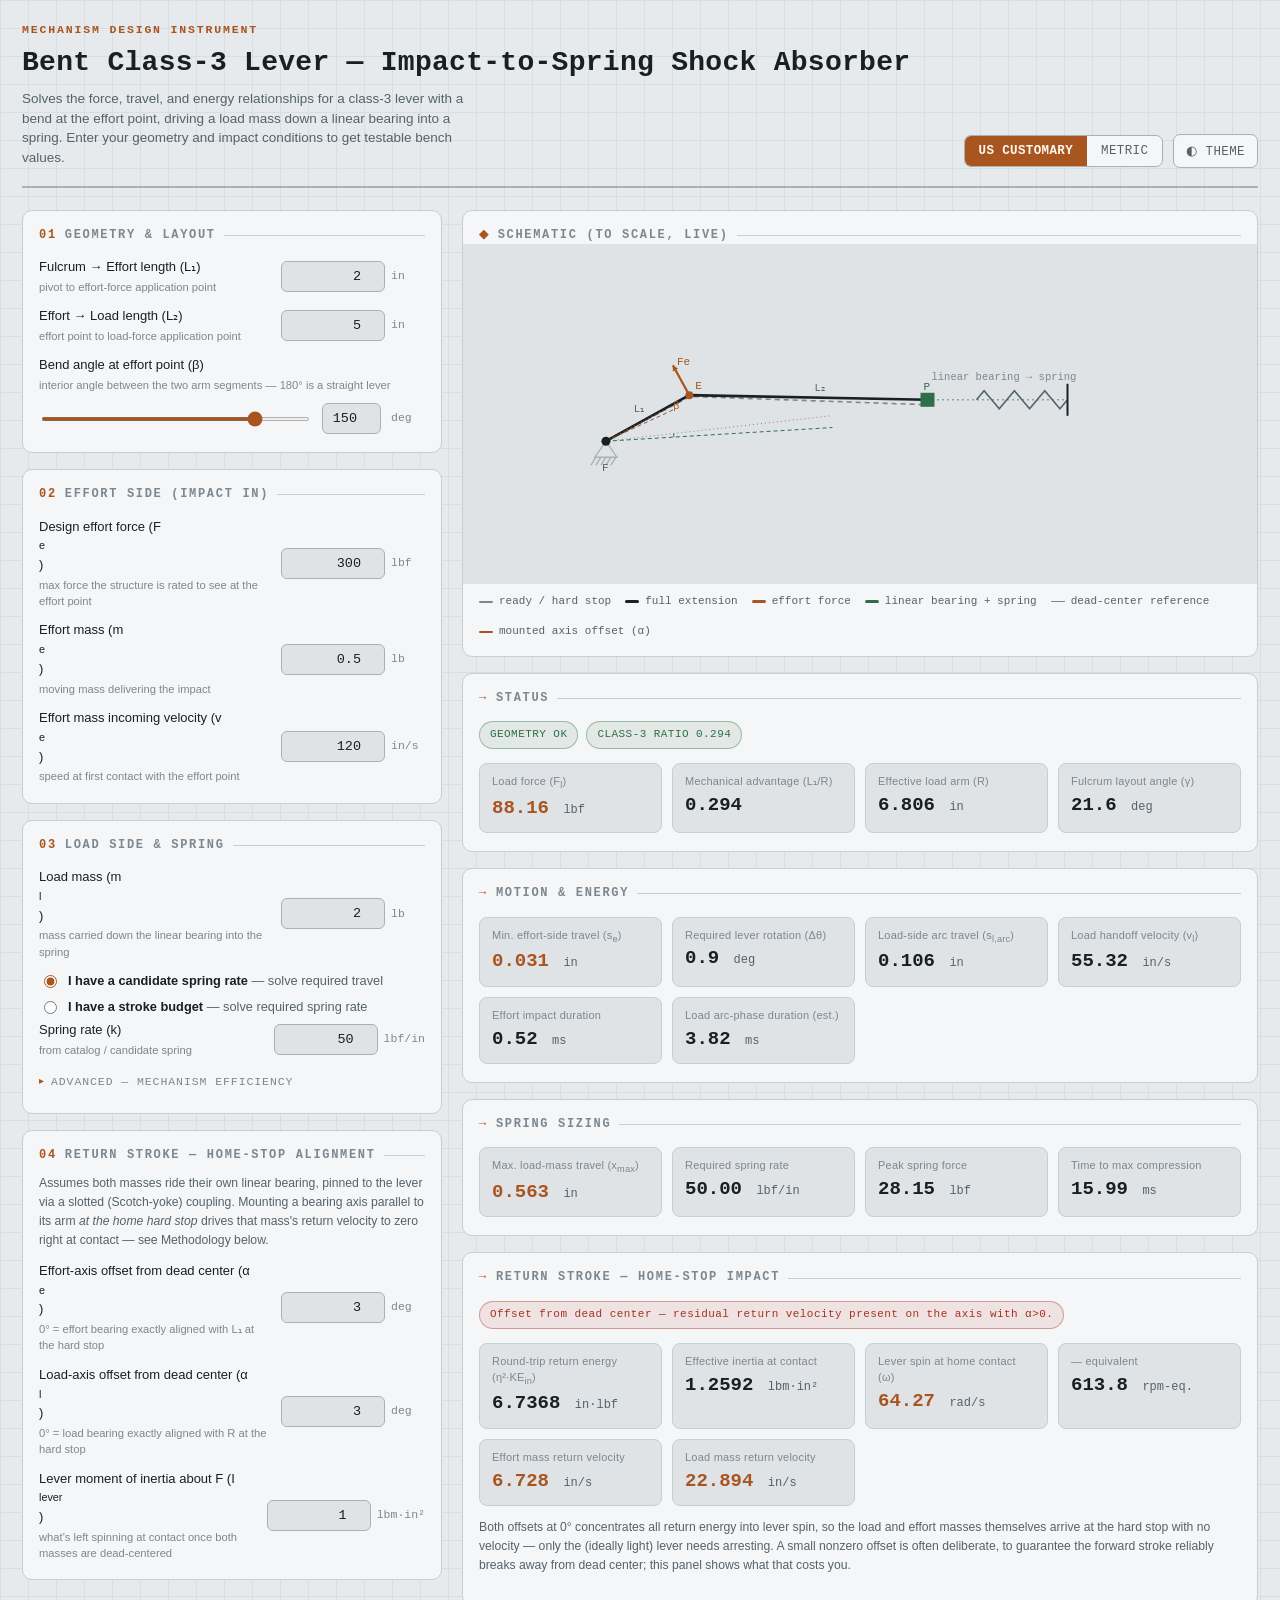
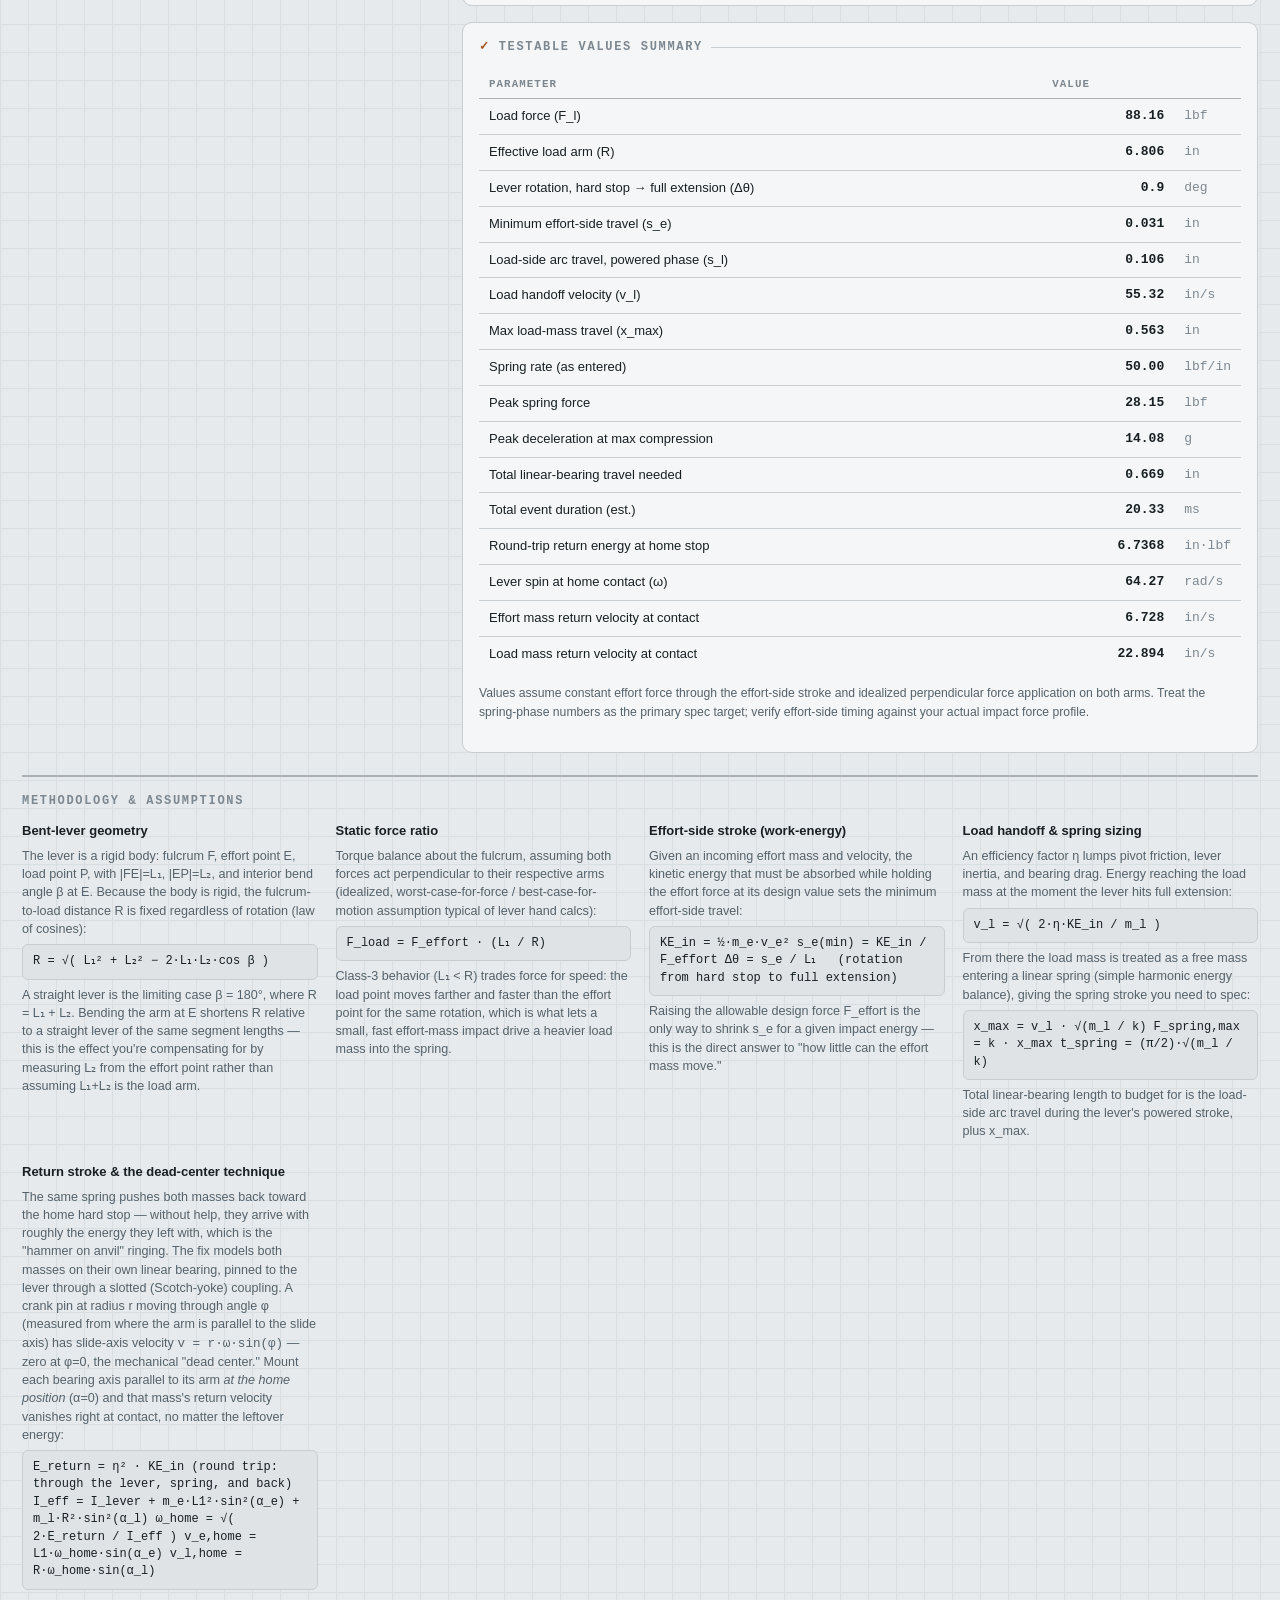
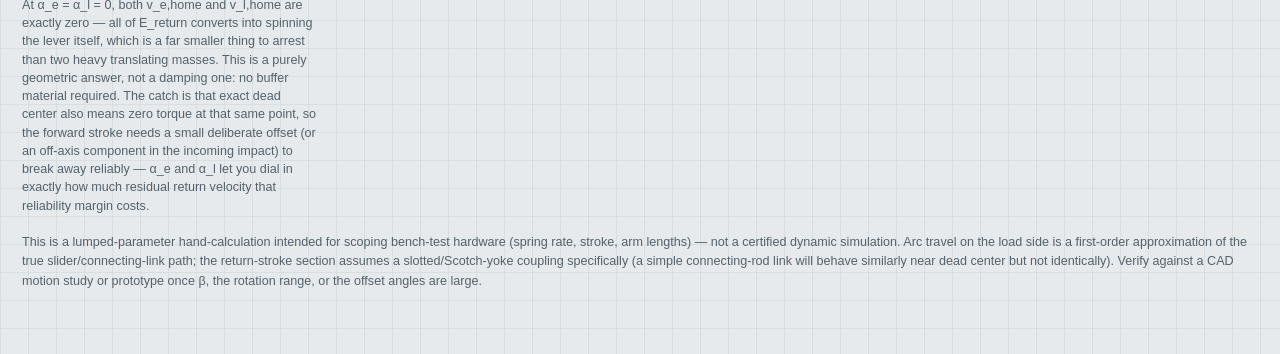
==== class3-lever-calculator/index.html @ c277d442 "Add bent class-3 lever shock-absorber calculator Interactive hand-calc tool for a class-3 lever bent" ====
<!doctype html>
<html lang="en">
<head>
<meta charset="UTF-8" />
<meta name="viewport" content="width=device-width, initial-scale=1.0" />
<title>Bent Class-3 Lever — Shock Absorber Calculator</title>
<style>
  :root {
    --bg: #e7eaec;
    --bg-grid: #d9dee1;
    --surface: #f5f6f7;
    --surface-2: #dfe3e5;
    --ink: #182024;
    --ink-soft: #55626b;
    --ink-faint: #7c8790;
    --line: #c7cdd1;
    --line-strong: #a9b1b6;
    --accent: #a8551f;
    --accent-ink: #fff8f2;
    --accent-soft: #a8551f1a;
    --ok: #2f6f47;
    --ok-soft: #2f6f4718;
    --danger: #a8331f;
    --danger-soft: #a8331f18;
    --focus: #2b6cb0;
    --font-mono: ui-monospace, "SF Mono", "Cascadia Code", "Roboto Mono", "Consolas", "Liberation Mono", monospace;
    --font-sans: -apple-system, BlinkMacSystemFont, "Segoe UI", Roboto, Helvetica, Arial, sans-serif;
  }
  :root[data-theme="dark"] {
    --bg: #10151a;
    --bg-grid: #161d23;
    --surface: #1a2129;
    --surface-2: #212a33;
    --ink: #e8edf0;
    --ink-soft: #9aabb5;
    --ink-faint: #6c7c86;
    --line: #2c3844;
    --line-strong: #3d4b58;
    --accent: #e08a48;
    --accent-ink: #1a1006;
    --accent-soft: #e08a4826;
    --ok: #5cb47f;
    --ok-soft: #5cb47f22;
    --danger: #e2685a;
    --danger-soft: #e2685a22;
    --focus: #6ba9e0;
  }
  @media (prefers-color-scheme: dark) {
    :root:not([data-theme="light"]) {
      --bg: #10151a;
      --bg-grid: #161d23;
      --surface: #1a2129;
      --surface-2: #212a33;
      --ink: #e8edf0;
      --ink-soft: #9aabb5;
      --ink-faint: #6c7c86;
      --line: #2c3844;
      --line-strong: #3d4b58;
      --accent: #e08a48;
      --accent-ink: #1a1006;
      --accent-soft: #e08a4826;
      --ok: #5cb47f;
      --ok-soft: #5cb47f22;
      --danger: #e2685a;
      --danger-soft: #e2685a22;
      --focus: #6ba9e0;
    }
  }

  * { box-sizing: border-box; }
  html, body { margin: 0; padding: 0; }
  body {
    background:
      linear-gradient(var(--bg-grid) 1px, transparent 1px) 0 0/100% 28px,
      linear-gradient(90deg, var(--bg-grid) 1px, transparent 1px) 0 0/28px 100%,
      var(--bg);
    color: var(--ink);
    font-family: var(--font-sans);
    line-height: 1.45;
    -webkit-font-smoothing: antialiased;
    min-height: 100vh;
  }
  ::selection { background: var(--accent-soft); }

  .wrap { max-width: 1280px; margin: 0 auto; padding: 22px 22px 60px; }

  /* ---------- header ---------- */
  header.top {
    display: flex; flex-wrap: wrap; gap: 16px;
    align-items: flex-end; justify-content: space-between;
    padding-bottom: 18px; margin-bottom: 22px;
    border-bottom: 2px solid var(--line-strong);
  }
  .title-block .eyebrow {
    font-family: var(--font-mono); font-size: 11.5px; letter-spacing: 0.16em;
    text-transform: uppercase; color: var(--accent); font-weight: 600;
  }
  h1 {
    font-family: var(--font-mono); font-weight: 700;
    font-size: clamp(20px, 2.6vw, 28px);
    letter-spacing: 0.01em; margin: 4px 0 6px; text-wrap: balance;
    color: var(--ink);
  }
  .title-block p.sub {
    margin: 0; color: var(--ink-soft); font-size: 13.5px; max-width: 60ch;
  }
  .top-controls { display: flex; gap: 10px; align-items: center; flex-wrap: wrap; }

  .segmented {
    display: inline-flex; border: 1px solid var(--line-strong); border-radius: 7px;
    overflow: hidden; font-family: var(--font-mono); font-size: 12.5px;
    background: var(--surface);
  }
  .segmented button {
    border: none; background: transparent; color: var(--ink-soft);
    padding: 8px 14px; cursor: pointer; font-family: inherit; font-size: inherit;
    letter-spacing: 0.03em;
  }
  .segmented button.active { background: var(--accent); color: var(--accent-ink); font-weight: 700; }
  .segmented button:not(.active):hover { background: var(--surface-2); color: var(--ink); }
  .segmented button:focus-visible { outline: 2px solid var(--focus); outline-offset: -2px; }

  .theme-btn {
    border: 1px solid var(--line-strong); background: var(--surface); color: var(--ink-soft);
    border-radius: 7px; padding: 8px 12px; font-family: var(--font-mono); font-size: 12.5px;
    cursor: pointer; letter-spacing: 0.03em;
  }
  .theme-btn:hover { color: var(--ink); }
  .theme-btn:focus-visible { outline: 2px solid var(--focus); }

  /* ---------- layout ---------- */
  .layout { display: grid; grid-template-columns: minmax(320px, 420px) 1fr; gap: 20px; align-items: start; }
  @media (max-width: 920px) { .layout { grid-template-columns: 1fr; } }

  .col { display: flex; flex-direction: column; gap: 16px; }

  .card {
    background: var(--surface); border: 1px solid var(--line); border-radius: 10px;
    padding: 16px 16px 18px;
  }
  .card > h2 {
    font-family: var(--font-mono); font-size: 12px; letter-spacing: 0.14em;
    text-transform: uppercase; color: var(--ink-faint); margin: 0 0 14px;
    display: flex; align-items: center; gap: 8px;
  }
  .card > h2::after { content: ""; flex: 1; height: 1px; background: var(--line); }
  .card > h2 .n { color: var(--accent); }

  .field-row { display: grid; grid-template-columns: 1fr auto; gap: 10px 14px; align-items: center; margin-bottom: 12px; }
  .field-row:last-child { margin-bottom: 0; }
  .field-row label {
    font-size: 13px; color: var(--ink); display: flex; flex-direction: column; gap: 2px;
  }
  .field-row label .hint { font-size: 11.2px; color: var(--ink-faint); font-weight: 400; }
  .field-row .input-unit {
    display: flex; align-items: center; gap: 6px;
  }
  input[type="number"], input[type="range"] { font-family: var(--font-mono); }
  input[type="number"] {
    width: 104px; padding: 7px 8px; border-radius: 6px; border: 1px solid var(--line-strong);
    background: var(--surface-2); color: var(--ink); font-size: 13.5px; text-align: right;
    font-variant-numeric: tabular-nums;
  }
  input[type="number"]:focus-visible { outline: 2px solid var(--focus); outline-offset: 1px; }
  .unit-tag {
    font-family: var(--font-mono); font-size: 11.5px; color: var(--ink-faint); min-width: 34px;
  }
  input[type="range"] {
    width: 100%; accent-color: var(--accent); height: 4px;
  }
  .angle-row { grid-template-columns: 1fr; }
  .angle-row .slider-line { display: flex; align-items: center; gap: 10px; }
  .angle-row .slider-line input[type="number"] { width: 68px; }

  .radio-toggle { display: flex; flex-direction: column; gap: 8px; margin-bottom: 4px; }
  .radio-toggle label {
    display: flex; gap: 8px; align-items: flex-start; font-size: 12.8px; color: var(--ink-soft);
    cursor: pointer;
  }
  .radio-toggle input { margin-top: 3px; accent-color: var(--accent); }
  .radio-toggle strong { color: var(--ink); }

  details.advanced { margin-top: 2px; }
  details.advanced > summary {
    font-family: var(--font-mono); font-size: 11.5px; letter-spacing: 0.08em;
    text-transform: uppercase; color: var(--ink-faint); cursor: pointer; list-style: none;
    display: flex; align-items: center; gap: 6px; padding: 4px 0;
  }
  details.advanced > summary::-webkit-details-marker { display: none; }
  details.advanced > summary::before { content: "▸"; color: var(--accent); font-size: 10px; }
  details.advanced[open] > summary::before { content: "▾"; }
  details.advanced .field-row { margin-top: 12px; }

  /* ---------- diagram ---------- */
  .diagram-card { padding: 0; overflow: hidden; }
  .diagram-card h2 { margin: 16px 16px 10px; }
  canvas#lever { width: 100%; height: 340px; display: block; background: var(--surface-2); }
  .diagram-legend {
    display: flex; flex-wrap: wrap; gap: 14px; padding: 10px 16px 16px;
    font-family: var(--font-mono); font-size: 11px; color: var(--ink-soft);
  }
  .diagram-legend .item { display: flex; align-items: center; gap: 6px; }
  .diagram-legend .swatch { width: 14px; height: 3px; border-radius: 2px; display: inline-block; }

  /* ---------- status chips ---------- */
  .status-row { display: flex; flex-wrap: wrap; gap: 8px; margin-bottom: 14px; }
  .chip {
    font-family: var(--font-mono); font-size: 11px; letter-spacing: 0.04em;
    padding: 5px 10px; border-radius: 100px; border: 1px solid transparent;
  }
  .chip.ok { background: var(--ok-soft); color: var(--ok); border-color: color-mix(in srgb, var(--ok) 40%, transparent); }
  .chip.warn { background: var(--danger-soft); color: var(--danger); border-color: color-mix(in srgb, var(--danger) 40%, transparent); }

  /* ---------- output stat grid ---------- */
  .stat-grid { display: grid; grid-template-columns: repeat(auto-fit, minmax(150px, 1fr)); gap: 10px; }
  .stat {
    background: var(--surface-2); border: 1px solid var(--line); border-radius: 8px;
    padding: 10px 12px;
  }
  .stat .label { font-size: 11px; color: var(--ink-faint); letter-spacing: 0.02em; }
  .stat .value {
    font-family: var(--font-mono); font-size: 19px; font-weight: 700; color: var(--ink);
    font-variant-numeric: tabular-nums; margin-top: 2px;
  }
  .stat .value .unit { font-size: 12px; font-weight: 500; color: var(--ink-soft); margin-left: 3px; }
  .stat.accent .value { color: var(--accent); }

  table.spec {
    width: 100%; border-collapse: collapse; font-size: 13px;
  }
  table.spec th {
    text-align: left; font-family: var(--font-mono); font-size: 10.8px; letter-spacing: 0.1em;
    text-transform: uppercase; color: var(--ink-faint); font-weight: 600;
    padding: 6px 10px; border-bottom: 1px solid var(--line-strong);
  }
  table.spec td {
    padding: 8px 10px; border-bottom: 1px solid var(--line);
    font-variant-numeric: tabular-nums;
  }
  table.spec td.val { font-family: var(--font-mono); text-align: right; color: var(--ink); font-weight: 600; }
  table.spec td.unit { font-family: var(--font-mono); color: var(--ink-faint); width: 46px; }
  table.spec tr:last-child td { border-bottom: none; }
  .table-wrap { overflow-x: auto; }

  .note {
    font-size: 12.2px; color: var(--ink-soft); margin-top: 12px; line-height: 1.55;
  }
  .note code { font-family: var(--font-mono); background: var(--surface-2); padding: 1px 4px; border-radius: 4px; }

  footer.methodology {
    margin-top: 22px; border-top: 2px solid var(--line-strong); padding-top: 16px;
  }
  footer.methodology h2 {
    font-family: var(--font-mono); font-size: 12px; letter-spacing: 0.14em; text-transform: uppercase;
    color: var(--ink-faint); margin: 0 0 12px;
  }
  footer.methodology .grid {
    display: grid; grid-template-columns: repeat(auto-fit, minmax(260px, 1fr)); gap: 18px;
  }
  footer.methodology h3 {
    font-size: 13px; margin: 0 0 6px; color: var(--ink);
  }
  footer.methodology p, footer.methodology li { font-size: 12.6px; color: var(--ink-soft); margin: 4px 0; }
  footer.methodology ul { margin: 6px 0; padding-left: 18px; }
  footer.methodology .formula {
    font-family: var(--font-mono); font-size: 12px; background: var(--surface-2);
    border: 1px solid var(--line); border-radius: 6px; padding: 8px 10px; margin: 6px 0;
    color: var(--ink); overflow-x: auto;
  }
</style>
</head>
<body>
<div class="wrap">

  <header class="top">
    <div class="title-block">
      <div class="eyebrow">Mechanism Design Instrument</div>
      <h1>Bent Class-3 Lever — Impact-to-Spring Shock Absorber</h1>
      <p class="sub">Solves the force, travel, and energy relationships for a class-3 lever with a bend at the effort point, driving a load mass down a linear bearing into a spring. Enter your geometry and impact conditions to get testable bench values.</p>
    </div>
    <div class="top-controls">
      <div class="segmented" id="unitToggle" role="group" aria-label="Unit system">
        <button data-unit="us" class="active">US CUSTOMARY</button>
        <button data-unit="si">METRIC</button>
      </div>
      <button class="theme-btn" id="themeToggle" type="button">◐ THEME</button>
    </div>
  </header>

  <div class="layout">

    <!-- ============ INPUT COLUMN ============ -->
    <div class="col" id="inputCol">

      <div class="card">
        <h2><span class="n">01</span> Geometry &amp; Layout</h2>
        <div class="field-row">
          <label>Fulcrum → Effort length (L₁)<span class="hint">pivot to effort-force application point</span></label>
          <div class="input-unit">
            <input type="number" id="L1" step="0.01" />
            <span class="unit-tag" data-u="length"></span>
          </div>
        </div>
        <div class="field-row">
          <label>Effort → Load length (L₂)<span class="hint">effort point to load-force application point</span></label>
          <div class="input-unit">
            <input type="number" id="L2" step="0.01" />
            <span class="unit-tag" data-u="length"></span>
          </div>
        </div>
        <div class="field-row angle-row">
          <label>Bend angle at effort point (β)<span class="hint">interior angle between the two arm segments — 180° is a straight lever</span></label>
          <div class="slider-line">
            <input type="range" id="betaRange" min="20" max="180" step="1" />
            <input type="number" id="beta" min="20" max="180" step="1" />
            <span class="unit-tag">deg</span>
          </div>
        </div>
      </div>

      <div class="card">
        <h2><span class="n">02</span> Effort Side (Impact In)</h2>
        <div class="field-row">
          <label>Design effort force (F<sub>e</sub>)<span class="hint">max force the structure is rated to see at the effort point</span></label>
          <div class="input-unit">
            <input type="number" id="Fe" step="0.1" />
            <span class="unit-tag" data-u="force"></span>
          </div>
        </div>
        <div class="field-row">
          <label>Effort mass (m<sub>e</sub>)<span class="hint">moving mass delivering the impact</span></label>
          <div class="input-unit">
            <input type="number" id="me" step="0.01" />
            <span class="unit-tag" data-u="mass"></span>
          </div>
        </div>
        <div class="field-row">
          <label>Effort mass incoming velocity (v<sub>e</sub>)<span class="hint">speed at first contact with the effort point</span></label>
          <div class="input-unit">
            <input type="number" id="ve" step="0.1" />
            <span class="unit-tag" data-u="velocity"></span>
          </div>
        </div>
      </div>

      <div class="card">
        <h2><span class="n">03</span> Load Side &amp; Spring</h2>
        <div class="field-row">
          <label>Load mass (m<sub>l</sub>)<span class="hint">mass carried down the linear bearing into the spring</span></label>
          <div class="input-unit">
            <input type="number" id="ml" step="0.01" />
            <span class="unit-tag" data-u="mass"></span>
          </div>
        </div>

        <div class="radio-toggle" id="springModeToggle">
          <label><input type="radio" name="springMode" value="givenK" checked> <span><strong>I have a candidate spring rate</strong> — solve required travel</span></label>
          <label><input type="radio" name="springMode" value="givenX"> <span><strong>I have a stroke budget</strong> — solve required spring rate</span></label>
        </div>

        <div class="field-row" id="rowK">
          <label>Spring rate (k)<span class="hint">from catalog / candidate spring</span></label>
          <div class="input-unit">
            <input type="number" id="k" step="0.1" />
            <span class="unit-tag" data-u="rate"></span>
          </div>
        </div>
        <div class="field-row" id="rowX" style="display:none;">
          <label>Available spring travel<span class="hint">packaging limit for the spring stroke</span></label>
          <div class="input-unit">
            <input type="number" id="xBudget" step="0.01" />
            <span class="unit-tag" data-u="length"></span>
          </div>
        </div>

        <details class="advanced">
          <summary>Advanced — mechanism efficiency</summary>
          <div class="field-row">
            <label>Efficiency (η)<span class="hint">lumps pivot friction, lever inertia, bearing drag. 1.0 = lossless</span></label>
            <div class="input-unit">
              <input type="number" id="eta" step="1" min="10" max="100" />
              <span class="unit-tag">%</span>
            </div>
          </div>
        </details>
      </div>

      <div class="card">
        <h2><span class="n">04</span> Return Stroke — Home-Stop Alignment</h2>
        <p class="note" style="margin-top:-4px;">Assumes both masses ride their own linear bearing, pinned to the lever via a slotted (Scotch-yoke) coupling. Mounting a bearing axis parallel to its arm <em>at the home hard stop</em> drives that mass's return velocity to zero right at contact — see Methodology below.</p>
        <div class="field-row">
          <label>Effort-axis offset from dead center (α<sub>e</sub>)<span class="hint">0° = effort bearing exactly aligned with L₁ at the hard stop</span></label>
          <div class="input-unit">
            <input type="number" id="alphaEffort" step="0.5" min="0" max="45" />
            <span class="unit-tag">deg</span>
          </div>
        </div>
        <div class="field-row">
          <label>Load-axis offset from dead center (α<sub>l</sub>)<span class="hint">0° = load bearing exactly aligned with R at the hard stop</span></label>
          <div class="input-unit">
            <input type="number" id="alphaLoad" step="0.5" min="0" max="45" />
            <span class="unit-tag">deg</span>
          </div>
        </div>
        <div class="field-row">
          <label>Lever moment of inertia about F (I<sub>lever</sub>)<span class="hint">what's left spinning at contact once both masses are dead-centered</span></label>
          <div class="input-unit">
            <input type="number" id="ILever" step="0.01" />
            <span class="unit-tag" data-u="inertia"></span>
          </div>
        </div>
      </div>

    </div>

    <!-- ============ OUTPUT COLUMN ============ -->
    <div class="col">

      <div class="card diagram-card">
        <h2 style="margin:16px 16px 0;"><span class="n">◆</span> Schematic (to scale, live)</h2>
        <canvas id="lever" width="900" height="340"></canvas>
        <div class="diagram-legend">
          <span class="item"><span class="swatch" style="background:var(--ink-faint); border-top:2px dashed var(--ink-faint); height:0;"></span> ready / hard stop</span>
          <span class="item"><span class="swatch" style="background:var(--ink);"></span> full extension</span>
          <span class="item"><span class="swatch" style="background:var(--accent);"></span> effort force</span>
          <span class="item"><span class="swatch" style="background:var(--ok);"></span> linear bearing + spring</span>
          <span class="item"><span class="swatch" style="background:var(--ink-faint); border-top:1px dotted var(--ink-faint); height:0;"></span> dead-center reference</span>
          <span class="item"><span class="swatch" style="background:var(--accent); border-top:2px dashed var(--accent); height:0;"></span> mounted axis offset (α)</span>
        </div>
      </div>

      <div class="card">
        <h2><span class="n">→</span> Status</h2>
        <div class="status-row" id="statusRow"></div>

        <div class="stat-grid">
          <div class="stat accent">
            <div class="label">Load force (F<sub>l</sub>)</div>
            <div class="value" id="out_Fl">—</div>
          </div>
          <div class="stat">
            <div class="label">Mechanical advantage (L₁/R)</div>
            <div class="value" id="out_MA">—</div>
          </div>
          <div class="stat">
            <div class="label">Effective load arm (R)</div>
            <div class="value" id="out_R">—</div>
          </div>
          <div class="stat">
            <div class="label">Fulcrum layout angle (γ)</div>
            <div class="value" id="out_gamma">—</div>
          </div>
        </div>
      </div>

      <div class="card">
        <h2><span class="n">→</span> Motion &amp; Energy</h2>
        <div class="stat-grid">
          <div class="stat accent">
            <div class="label">Min. effort-side travel (s<sub>e</sub>)</div>
            <div class="value" id="out_se">—</div>
          </div>
          <div class="stat">
            <div class="label">Required lever rotation (Δθ)</div>
            <div class="value" id="out_dtheta">—</div>
          </div>
          <div class="stat">
            <div class="label">Load-side arc travel (s<sub>l,arc</sub>)</div>
            <div class="value" id="out_sl">—</div>
          </div>
          <div class="stat">
            <div class="label">Load handoff velocity (v<sub>l</sub>)</div>
            <div class="value" id="out_vl">—</div>
          </div>
          <div class="stat">
            <div class="label">Effort impact duration</div>
            <div class="value" id="out_te">—</div>
          </div>
          <div class="stat">
            <div class="label">Load arc-phase duration (est.)</div>
            <div class="value" id="out_tl">—</div>
          </div>
        </div>
      </div>

      <div class="card">
        <h2><span class="n">→</span> Spring Sizing</h2>
        <div class="stat-grid">
          <div class="stat accent">
            <div class="label" id="lbl_xmax">Max. load-mass travel (x<sub>max</sub>)</div>
            <div class="value" id="out_xmax">—</div>
          </div>
          <div class="stat">
            <div class="label" id="lbl_k">Required spring rate</div>
            <div class="value" id="out_kreq">—</div>
          </div>
          <div class="stat">
            <div class="label">Peak spring force</div>
            <div class="value" id="out_Fspring">—</div>
          </div>
          <div class="stat">
            <div class="label">Time to max compression</div>
            <div class="value" id="out_tspring">—</div>
          </div>
        </div>
      </div>

      <div class="card">
        <h2><span class="n">→</span> Return Stroke — Home-Stop Impact</h2>
        <div class="status-row" id="returnStatusRow"></div>
        <div class="stat-grid">
          <div class="stat">
            <div class="label">Round-trip return energy (η²·KE<sub>in</sub>)</div>
            <div class="value" id="out_Ereturn">—</div>
          </div>
          <div class="stat">
            <div class="label">Effective inertia at contact</div>
            <div class="value" id="out_Ieff">—</div>
          </div>
          <div class="stat accent">
            <div class="label">Lever spin at home contact (ω)</div>
            <div class="value" id="out_omega">—</div>
          </div>
          <div class="stat">
            <div class="label">— equivalent</div>
            <div class="value" id="out_omegaRpm">—</div>
          </div>
          <div class="stat accent">
            <div class="label">Effort mass return velocity</div>
            <div class="value" id="out_veHome">—</div>
          </div>
          <div class="stat accent">
            <div class="label">Load mass return velocity</div>
            <div class="value" id="out_vlHome">—</div>
          </div>
        </div>
        <p class="note">Both offsets at 0° concentrates all return energy into lever spin, so the load and effort masses themselves arrive at the hard stop with no velocity — only the (ideally light) lever needs arresting. A small nonzero offset is often deliberate, to guarantee the forward stroke reliably breaks away from dead center; this panel shows what that costs you.</p>
      </div>

      <div class="card">
        <h2><span class="n">✓</span> Testable Values Summary</h2>
        <div class="table-wrap">
          <table class="spec" id="summaryTable">
            <thead><tr><th>Parameter</th><th>Value</th><th></th></tr></thead>
            <tbody></tbody>
          </table>
        </div>
        <p class="note">Values assume constant effort force through the effort-side stroke and idealized perpendicular force application on both arms. Treat the spring-phase numbers as the primary spec target; verify effort-side timing against your actual impact force profile.</p>
      </div>

    </div>
  </div>

  <footer class="methodology">
    <h2>Methodology &amp; Assumptions</h2>
    <div class="grid">
      <div>
        <h3>Bent-lever geometry</h3>
        <p>The lever is a rigid body: fulcrum F, effort point E, load point P, with |FE|=L₁, |EP|=L₂, and interior bend angle β at E. Because the body is rigid, the fulcrum-to-load distance R is fixed regardless of rotation (law of cosines):</p>
        <div class="formula">R = √( L₁² + L₂² − 2·L₁·L₂·cos β )</div>
        <p>A straight lever is the limiting case β = 180°, where R = L₁ + L₂. Bending the arm at E shortens R relative to a straight lever of the same segment lengths — this is the effect you're compensating for by measuring L₂ from the effort point rather than assuming L₁+L₂ is the load arm.</p>
      </div>
      <div>
        <h3>Static force ratio</h3>
        <p>Torque balance about the fulcrum, assuming both forces act perpendicular to their respective arms (idealized, worst-case-for-force / best-case-for-motion assumption typical of lever hand calcs):</p>
        <div class="formula">F_load = F_effort · (L₁ / R)</div>
        <p>Class-3 behavior (L₁ &lt; R) trades force for speed: the load point moves farther and faster than the effort point for the same rotation, which is what lets a small, fast effort-mass impact drive a heavier load mass into the spring.</p>
      </div>
      <div>
        <h3>Effort-side stroke (work-energy)</h3>
        <p>Given an incoming effort mass and velocity, the kinetic energy that must be absorbed while holding the effort force at its design value sets the minimum effort-side travel:</p>
        <div class="formula">KE_in = ½·m_e·v_e²
s_e(min) = KE_in / F_effort
Δθ = s_e / L₁ &nbsp; (rotation from hard stop to full extension)</div>
        <p>Raising the allowable design force F_effort is the only way to shrink s_e for a given impact energy — this is the direct answer to "how little can the effort mass move."</p>
      </div>
      <div>
        <h3>Load handoff &amp; spring sizing</h3>
        <p>An efficiency factor η lumps pivot friction, lever inertia, and bearing drag. Energy reaching the load mass at the moment the lever hits full extension:</p>
        <div class="formula">v_l = √( 2·η·KE_in / m_l )</div>
        <p>From there the load mass is treated as a free mass entering a linear spring (simple harmonic energy balance), giving the spring stroke you need to spec:</p>
        <div class="formula">x_max = v_l · √(m_l / k)
F_spring,max = k · x_max
t_spring = (π/2)·√(m_l / k)</div>
        <p>Total linear-bearing length to budget for is the load-side arc travel during the lever's powered stroke, plus x_max.</p>
      </div>
      <div>
        <h3>Return stroke &amp; the dead-center technique</h3>
        <p>The same spring pushes both masses back toward the home hard stop — without help, they arrive with roughly the energy they left with, which is the "hammer on anvil" ringing. The fix models both masses on their own linear bearing, pinned to the lever through a slotted (Scotch-yoke) coupling. A crank pin at radius r moving through angle φ (measured from where the arm is parallel to the slide axis) has slide-axis velocity <code>v = r·ω·sin(φ)</code> — zero at φ=0, the mechanical "dead center." Mount each bearing axis parallel to its arm <em>at the home position</em> (α=0) and that mass's return velocity vanishes right at contact, no matter the leftover energy:</p>
        <div class="formula">E_return = η² · KE_in   (round trip: through the lever, spring, and back)
I_eff = I_lever + m_e·L1²·sin²(α_e) + m_l·R²·sin²(α_l)
ω_home = √( 2·E_return / I_eff )
v_e,home = L1·ω_home·sin(α_e)
v_l,home = R·ω_home·sin(α_l)</div>
        <p>At α_e = α_l = 0, both v_e,home and v_l,home are exactly zero — all of E_return converts into spinning the lever itself, which is a far smaller thing to arrest than two heavy translating masses. This is a purely geometric answer, not a damping one: no buffer material required. The catch is that exact dead center also means zero torque at that same point, so the forward stroke needs a small deliberate offset (or an off-axis component in the incoming impact) to break away reliably — α_e and α_l let you dial in exactly how much residual return velocity that reliability margin costs.</p>
      </div>
    </div>
    <p class="note" style="margin-top:14px;">This is a lumped-parameter hand-calculation intended for scoping bench-test hardware (spring rate, stroke, arm lengths) — not a certified dynamic simulation. Arc travel on the load side is a first-order approximation of the true slider/connecting-link path; the return-stroke section assumes a slotted/Scotch-yoke coupling specifically (a simple connecting-rod link will behave similarly near dead center but not identically). Verify against a CAD motion study or prototype once β, the rotation range, or the offset angles are large.</p>
  </footer>

</div>

<script>
(function () {
  "use strict";

  // ---------- unit conversion constants ----------
  const IN_TO_M = 0.0254;
  const LBF_TO_N = 4.4482216153;
  const LBM_TO_KG = 0.45359237;
  const DEG_TO_RAD = Math.PI / 180;
  const G = 9.80665;
  const INERTIA_US_TO_SI = LBM_TO_KG * IN_TO_M * IN_TO_M; // lbm·in² -> kg·m²

  const UNITS = {
    us: { length: "in", force: "lbf", mass: "lb", velocity: "in/s", rate: "lbf/in", time: "s", inertia: "lbm·in²" },
    si: { length: "mm", force: "N", mass: "kg", velocity: "m/s", rate: "N/mm", time: "s", inertia: "kg·m²" }
  };

  // conversion: value in display unit -> SI base (m, N, kg, m/s, N/m)
  function toSI(kind, v, sys) {
    if (v === "" || v === null || isNaN(v)) return 0;
    v = parseFloat(v);
    if (sys === "us") {
      switch (kind) {
        case "length": return v * IN_TO_M;
        case "force": return v * LBF_TO_N;
        case "mass": return v * LBM_TO_KG;
        case "velocity": return v * IN_TO_M; // in/s -> m/s
        case "rate": return v * LBF_TO_N / IN_TO_M; // lbf/in -> N/m
        case "inertia": return v * INERTIA_US_TO_SI; // lbm·in² -> kg·m²
      }
    } else {
      switch (kind) {
        case "length": return v / 1000; // mm -> m
        case "force": return v; // N
        case "mass": return v; // kg
        case "velocity": return v; // m/s
        case "rate": return v * 1000; // N/mm -> N/m
        case "inertia": return v; // kg·m²
      }
    }
    return v;
  }
  function fromSI(kind, v, sys) {
    if (sys === "us") {
      switch (kind) {
        case "length": return v / IN_TO_M;
        case "force": return v / LBF_TO_N;
        case "mass": return v / LBM_TO_KG;
        case "velocity": return v / IN_TO_M;
        case "rate": return v * IN_TO_M / LBF_TO_N;
        case "inertia": return v / INERTIA_US_TO_SI;
      }
    } else {
      switch (kind) {
        case "length": return v * 1000;
        case "force": return v;
        case "mass": return v;
        case "velocity": return v;
        case "rate": return v / 1000;
        case "inertia": return v;
      }
    }
    return v;
  }

  // ---------- state: canonical SI values ----------
  let sys = "us";
  const state = {
    L1: 2.0 * IN_TO_M,
    L2: 5.0 * IN_TO_M,
    beta: 150,
    Fe: 300 * LBF_TO_N,
    me: 0.5 * LBM_TO_KG,
    ve: 120 * IN_TO_M,
    ml: 2.0 * LBM_TO_KG,
    k: 50 * LBF_TO_N / IN_TO_M,
    xBudget: 1.0 * IN_TO_M,
    eta: 0.85,
    springMode: "givenK",
    alphaEffort: 3,
    alphaLoad: 3,
    ILever: 1.0 * INERTIA_US_TO_SI
  };

  const ids = ["L1", "L2", "Fe", "me", "ve", "ml", "k", "xBudget", "ILever"];
  const kindOf = { L1: "length", L2: "length", Fe: "force", me: "mass", ve: "velocity", ml: "mass", k: "rate", xBudget: "length", ILever: "inertia" };

  function refreshUnitTags() {
    document.querySelectorAll(".unit-tag[data-u]").forEach(el => {
      el.textContent = UNITS[sys][el.getAttribute("data-u")];
    });
  }

  function pushStateToInputs() {
    ids.forEach(id => {
      const el = document.getElementById(id);
      const v = fromSI(kindOf[id], state[id], sys);
      el.value = round(v, 4);
    });
    document.getElementById("beta").value = state.beta;
    document.getElementById("betaRange").value = state.beta;
    document.getElementById("eta").value = Math.round(state.eta * 100);
    document.getElementById("alphaEffort").value = state.alphaEffort;
    document.getElementById("alphaLoad").value = state.alphaLoad;
  }

  function round(v, d) {
    const f = Math.pow(10, d);
    return Math.round(v * f) / f;
  }
  function fmt(v, d) {
    if (!isFinite(v)) return "—";
    return v.toLocaleString(undefined, { minimumFractionDigits: d, maximumFractionDigits: d });
  }

  // ---------- wire up inputs ----------
  ids.forEach(id => {
    document.getElementById(id).addEventListener("input", e => {
      state[id] = toSI(kindOf[id], e.target.value, sys);
      compute();
    });
  });
  document.getElementById("beta").addEventListener("input", e => {
    let v = parseFloat(e.target.value);
    if (isNaN(v)) return;
    v = Math.min(180, Math.max(1, v));
    state.beta = v;
    document.getElementById("betaRange").value = v;
    compute();
  });
  document.getElementById("betaRange").addEventListener("input", e => {
    state.beta = parseFloat(e.target.value);
    document.getElementById("beta").value = state.beta;
    compute();
  });
  document.getElementById("eta").addEventListener("input", e => {
    let v = parseFloat(e.target.value);
    if (isNaN(v)) v = 85;
    v = Math.min(100, Math.max(5, v));
    state.eta = v / 100;
    compute();
  });
  document.getElementById("alphaEffort").addEventListener("input", e => {
    let v = parseFloat(e.target.value);
    if (isNaN(v)) v = 0;
    state.alphaEffort = clamp(v, 0, 89.9);
    compute();
  });
  document.getElementById("alphaLoad").addEventListener("input", e => {
    let v = parseFloat(e.target.value);
    if (isNaN(v)) v = 0;
    state.alphaLoad = clamp(v, 0, 89.9);
    compute();
  });
  document.querySelectorAll('input[name="springMode"]').forEach(r => {
    r.addEventListener("change", e => {
      state.springMode = e.target.value;
      document.getElementById("rowK").style.display = state.springMode === "givenK" ? "" : "none";
      document.getElementById("rowX").style.display = state.springMode === "givenX" ? "" : "none";
      document.getElementById("lbl_xmax").textContent = state.springMode === "givenK"
        ? "Max. load-mass travel (xₘₐₓ)" : "Load-mass travel (given budget)";
      document.getElementById("lbl_k").textContent = state.springMode === "givenK"
        ? "Spring rate in use" : "Required spring rate";
      compute();
    });
  });

  document.getElementById("unitToggle").addEventListener("click", e => {
    const btn = e.target.closest("button[data-unit]");
    if (!btn) return;
    sys = btn.getAttribute("data-unit");
    document.querySelectorAll("#unitToggle button").forEach(b => b.classList.toggle("active", b === btn));
    refreshUnitTags();
    pushStateToInputs();
    compute();
  });

  document.getElementById("themeToggle").addEventListener("click", () => {
    const root = document.documentElement;
    const cur = root.getAttribute("data-theme");
    const prefersDark = window.matchMedia("(prefers-color-scheme: dark)").matches;
    let next;
    if (!cur) next = prefersDark ? "light" : "dark";
    else next = cur === "dark" ? "light" : "dark";
    root.setAttribute("data-theme", next);
    drawDiagram(lastCompute);
  });

  function clamp(v, lo, hi) { return Math.max(lo, Math.min(hi, v)); }

  // ---------- physics ----------
  let lastCompute = null;

  function computeAll() {
    const { L1, L2, beta: betaDeg, Fe, me, ve, ml, k, xBudget, eta, springMode,
      alphaEffort: alphaEffortDeg, alphaLoad: alphaLoadDeg, ILever } = state;
    const beta = betaDeg * DEG_TO_RAD;
    const R = Math.sqrt(Math.max(0, L1 * L1 + L2 * L2 - 2 * L1 * L2 * Math.cos(beta)));
    const MA = R > 1e-9 ? L1 / R : NaN;
    const Fl = Fe * MA;

    const KEin = 0.5 * me * ve * ve;
    const sE = Fe > 1e-9 ? KEin / Fe : 0;
    const dTheta = L1 > 1e-9 ? sE / L1 : 0; // rad
    const sL = R * dTheta;
    const tE = ve > 1e-9 ? 2 * sE / ve : 0;

    const energyToLoad = eta * KEin;
    const vL = ml > 1e-9 ? Math.sqrt(2 * energyToLoad / ml) : 0;
    const tL = vL > 1e-9 ? 2 * sL / vL : 0;

    let kUsed, xMax;
    if (springMode === "givenK") {
      kUsed = k;
      xMax = kUsed > 1e-9 ? vL * Math.sqrt(ml / kUsed) : 0;
    } else {
      xMax = xBudget;
      kUsed = xMax > 1e-9 ? ml * vL * vL / (xMax * xMax) : 0;
    }
    const FspringMax = kUsed * xMax;
    const tSpring = kUsed > 1e-9 ? (Math.PI / 2) * Math.sqrt(ml / kUsed) : 0;
    const aMaxG = ml > 1e-9 ? (FspringMax / ml) / G : 0;
    const totalTravel = sL + xMax;
    const totalTime = tE + tL + tSpring;

    let gamma = NaN;
    if (L1 > 1e-9 && R > 1e-9) {
      gamma = Math.acos(clamp((L1 * L1 + R * R - L2 * L2) / (2 * L1 * R), -1, 1));
    }

    const dThetaDeg = dTheta / DEG_TO_RAD;
    const gammaDeg = gamma / DEG_TO_RAD;

    // ---------- return stroke / home-stop impact ----------
    const alphaEffort = alphaEffortDeg * DEG_TO_RAD;
    const alphaLoad = alphaLoadDeg * DEG_TO_RAD;
    const Ereturn = eta * eta * KEin;
    const Ieff = ILever + me * L1 * L1 * Math.sin(alphaEffort) * Math.sin(alphaEffort)
                        + ml * R * R * Math.sin(alphaLoad) * Math.sin(alphaLoad);
    const omegaHome = Ieff > 1e-12 ? Math.sqrt(2 * Ereturn / Ieff) : NaN;
    const vEffortHome = isFinite(omegaHome) ? L1 * omegaHome * Math.sin(alphaEffort) : NaN;
    const vLoadHome = isFinite(omegaHome) ? R * omegaHome * Math.sin(alphaLoad) : NaN;
    const omegaHomeRpm = isFinite(omegaHome) ? omegaHome * 60 / (2 * Math.PI) : NaN;
    const deadCenter = alphaEffortDeg < 0.01 && alphaLoadDeg < 0.01;

    const warnings = [];
    if (L1 <= 0 || L2 <= 0) warnings.push("Arm length must be positive.");
    if (!(betaDeg > 0 && betaDeg <= 180)) warnings.push("Bend angle must be between 0° and 180°.");
    if (isFinite(MA) && MA >= 1) warnings.push("L₁/R ≥ 1 — this is no longer force-reducing like a typical class-3 ratio. Check L₁, L₂, β.");
    if (dThetaDeg > 150) warnings.push("Required rotation exceeds 150° — verify this is mechanically achievable.");
    if (R < 1e-6) warnings.push("Arm segments collapse onto each other at this bend angle — increase β.");

    const returnWarnings = [];
    if (Ieff <= 1e-12) {
      returnWarnings.push("Enter a nonzero lever inertia — a massless lever with any dead-center offset gives an undefined spin rate.");
    } else if (deadCenter) {
      returnWarnings.push("DEAD CENTER — both masses return at 0 velocity; all return energy is lever spin.");
    } else {
      returnWarnings.push("Offset from dead center — residual return velocity present on the axis with α>0.");
    }

    return {
      R, MA, Fl, KEin, sE, dTheta, dThetaDeg, sL, tE, vL, tL, kUsed, xMax, FspringMax, tSpring,
      aMaxG, totalTravel, totalTime, gamma, gammaDeg, warnings,
      Ereturn, Ieff, omegaHome, omegaHomeRpm, vEffortHome, vLoadHome, deadCenter, returnWarnings,
      geom: { L1, L2, beta, alphaEffort, alphaLoad }
    };
  }

  function statusChip(text, ok) {
    const span = document.createElement("span");
    span.className = "chip " + (ok ? "ok" : "warn");
    span.textContent = text;
    return span;
  }

  function setStat(id, value, unit, decimals) {
    const el = document.getElementById(id);
    if (!isFinite(value)) { el.textContent = "—"; return; }
    el.innerHTML = fmt(value, decimals) + (unit ? ' <span class="unit">' + unit + '</span>' : "");
  }

  function compute() {
    const r = computeAll();
    lastCompute = r;
    const u = UNITS[sys];

    // status
    const statusRow = document.getElementById("statusRow");
    statusRow.innerHTML = "";
    if (r.warnings.length === 0) {
      statusRow.appendChild(statusChip("GEOMETRY OK", true));
      statusRow.appendChild(statusChip("CLASS-3 RATIO " + fmt(r.MA, 3), true));
    } else {
      r.warnings.forEach(w => statusRow.appendChild(statusChip(w, false)));
    }

    setStat("out_Fl", fromSI("force", r.Fl, sys), u.force, 2);
    setStat("out_MA", r.MA, "", 3);
    setStat("out_R", fromSI("length", r.R, sys), u.length, 3);
    setStat("out_gamma", r.gammaDeg, "deg", 1);

    setStat("out_se", fromSI("length", r.sE, sys), u.length, 3);
    setStat("out_dtheta", r.dThetaDeg, "deg", 1);
    setStat("out_sl", fromSI("length", r.sL, sys), u.length, 3);
    setStat("out_vl", fromSI("velocity", r.vL, sys), u.velocity, 2);
    setStat("out_te", r.tE * 1000, "ms", 2);
    setStat("out_tl", r.tL * 1000, "ms", 2);

    setStat("out_xmax", fromSI("length", r.xMax, sys), u.length, 3);
    setStat("out_kreq", fromSI("rate", r.kUsed, sys), u.rate, 2);
    setStat("out_Fspring", fromSI("force", r.FspringMax, sys), u.force, 2);
    setStat("out_tspring", r.tSpring * 1000, "ms", 2);

    // return stroke
    const returnStatusRow = document.getElementById("returnStatusRow");
    returnStatusRow.innerHTML = "";
    r.returnWarnings.forEach(w => returnStatusRow.appendChild(statusChip(w, r.deadCenter && r.Ieff > 1e-12)));

    const energyUnit = sys === "us" ? "in·lbf" : "J";
    const energyReturn = sys === "us" ? r.Ereturn / (LBF_TO_N * IN_TO_M) : r.Ereturn;
    setStat("out_Ereturn", energyReturn, energyUnit, 4);
    setStat("out_Ieff", fromSI("inertia", r.Ieff, sys), u.inertia, sys === "us" ? 4 : 6);
    setStat("out_omega", r.omegaHome, "rad/s", 2);
    setStat("out_omegaRpm", r.omegaHomeRpm, "rpm-eq.", 1);
    setStat("out_veHome", fromSI("velocity", r.vEffortHome, sys), u.velocity, 3);
    setStat("out_vlHome", fromSI("velocity", r.vLoadHome, sys), u.velocity, 3);

    buildSummary(r);
    drawDiagram(r);
  }

  function buildSummary(r) {
    const u = UNITS[sys];
    const energyUnit = sys === "us" ? "in·lbf" : "J";
    const energyReturn = sys === "us" ? r.Ereturn / (LBF_TO_N * IN_TO_M) : r.Ereturn;
    const rows = [
      ["Load force (F_l)", fromSI("force", r.Fl, sys), u.force, 2],
      ["Effective load arm (R)", fromSI("length", r.R, sys), u.length, 3],
      ["Lever rotation, hard stop → full extension (Δθ)", r.dThetaDeg, "deg", 1],
      ["Minimum effort-side travel (s_e)", fromSI("length", r.sE, sys), u.length, 3],
      ["Load-side arc travel, powered phase (s_l)", fromSI("length", r.sL, sys), u.length, 3],
      ["Load handoff velocity (v_l)", fromSI("velocity", r.vL, sys), u.velocity, 2],
      [state.springMode === "givenK" ? "Max load-mass travel (x_max)" : "Load-mass travel (from budget)", fromSI("length", r.xMax, sys), u.length, 3],
      [state.springMode === "givenK" ? "Spring rate (as entered)" : "Required spring rate", fromSI("rate", r.kUsed, sys), u.rate, 2],
      ["Peak spring force", fromSI("force", r.FspringMax, sys), u.force, 2],
      ["Peak deceleration at max compression", r.aMaxG, "g", 2],
      ["Total linear-bearing travel needed", fromSI("length", r.totalTravel, sys), u.length, 3],
      ["Total event duration (est.)", r.totalTime * 1000, "ms", 2],
      ["Round-trip return energy at home stop", energyReturn, energyUnit, 4],
      ["Lever spin at home contact (ω)", r.omegaHome, "rad/s", 2],
      ["Effort mass return velocity at contact", fromSI("velocity", r.vEffortHome, sys), u.velocity, 3],
      ["Load mass return velocity at contact", fromSI("velocity", r.vLoadHome, sys), u.velocity, 3]
    ];
    const tbody = document.querySelector("#summaryTable tbody");
    tbody.innerHTML = "";
    rows.forEach(([label, val, unit, dec]) => {
      const tr = document.createElement("tr");
      const tdL = document.createElement("td");
      tdL.textContent = label;
      const tdV = document.createElement("td");
      tdV.className = "val";
      tdV.textContent = isFinite(val) ? fmt(val, dec) : "—";
      const tdU = document.createElement("td");
      tdU.className = "unit";
      tdU.textContent = unit;
      tr.appendChild(tdL); tr.appendChild(tdV); tr.appendChild(tdU);
      tbody.appendChild(tr);
    });
  }

  // ---------- diagram ----------
  const canvas = document.getElementById("lever");
  const ctx = canvas.getContext("2d");

  function cssVar(name) {
    return getComputedStyle(document.documentElement).getPropertyValue(name).trim();
  }

  function resizeCanvas() {
    const rect = canvas.getBoundingClientRect();
    const dpr = window.devicePixelRatio || 1;
    canvas.width = Math.round(rect.width * dpr);
    canvas.height = Math.round(340 * dpr);
    ctx.setTransform(dpr, 0, 0, dpr, 0, 0);
    if (lastCompute) drawDiagram(lastCompute);
  }
  window.addEventListener("resize", resizeCanvas);

  function drawDiagram(r) {
    if (!r) return;
    const rect = canvas.getBoundingClientRect();
    const W = rect.width || 900, H = 340;
    ctx.clearRect(0, 0, W, H);

    const ink = cssVar("--ink");
    const inkFaint = cssVar("--ink-faint");
    const inkSoft = cssVar("--ink-soft");
    const accent = cssVar("--accent");
    const ok = cssVar("--ok");
    const line = cssVar("--line-strong");

    const { L1, L2, beta } = r.geom;
    const span = Math.max(L1 + L2, r.R || 0, 0.05);
    const scale = (W * 0.42) / span; // px per meter, leaves room for bearing/spring on the right

    const F = { x: W * 0.18, y: H * 0.58 };
    const theta0 = -28 * DEG_TO_RAD; // schematic "ready" orientation of FE

    function armPts(theta0) {
      const E = { x: F.x + L1 * scale * Math.cos(theta0), y: F.y + L1 * scale * Math.sin(theta0) };
      const phiEF = theta0 + Math.PI;
      const angleEP = phiEF - beta;
      const P = { x: E.x + L2 * scale * Math.cos(angleEP), y: E.y + L2 * scale * Math.sin(angleEP) };
      return { E, P };
    }

    const ready = armPts(theta0);
    const full = armPts(theta0 - r.dTheta); // rotate "up" toward full extension

    // ground/pivot hatch symbol at F
    ctx.strokeStyle = line;
    ctx.fillStyle = inkFaint;
    ctx.lineWidth = 1.4;
    ctx.beginPath();
    ctx.moveTo(F.x - 11, F.y + 16); ctx.lineTo(F.x + 11, F.y + 16); ctx.lineTo(F.x, F.y); ctx.closePath();
    ctx.stroke();
    for (let i = -10; i <= 10; i += 5) {
      ctx.beginPath(); ctx.moveTo(F.x + i, F.y + 16); ctx.lineTo(F.x + i - 5, F.y + 24); ctx.stroke();
    }

    function drawArm(pts, style) {
      ctx.strokeStyle = style.color;
      ctx.lineWidth = style.width;
      ctx.setLineDash(style.dash || []);
      ctx.beginPath();
      ctx.moveTo(F.x, F.y); ctx.lineTo(pts.E.x, pts.E.y); ctx.lineTo(pts.P.x, pts.P.y);
      ctx.stroke();
      ctx.setLineDash([]);
    }

    // ready (dashed, faint)
    drawArm(ready, { color: inkFaint, width: 1.6, dash: [5, 4] });
    // full extension (solid, bold)
    drawArm(full, { color: ink, width: 2.6 });

    // rotation sweep arc at F
    ctx.strokeStyle = inkFaint;
    ctx.lineWidth = 1;
    ctx.setLineDash([2, 3]);
    ctx.beginPath();
    const arcR = L1 * scale * 0.55;
    ctx.arc(F.x, F.y, arcR, -theta0 * -1 + Math.PI, -theta0 * -1 + Math.PI, false); // no-op guard
    ctx.stroke();
    ctx.beginPath();
    ctx.arc(F.x, F.y, arcR, theta0, theta0 - r.dTheta, true);
    ctx.stroke();
    ctx.setLineDash([]);

    // dead-center alignment indicators: reference = home arm direction, actual = mounted bearing axis (offset by alpha)
    function drawAlignment(refPt, alpha, color, len) {
      const refAngle = Math.atan2(refPt.y - F.y, refPt.x - F.x);
      const mountAngle = refAngle + alpha;
      ctx.strokeStyle = inkFaint;
      ctx.lineWidth = 1;
      ctx.setLineDash([1, 3]);
      ctx.beginPath();
      ctx.moveTo(F.x, F.y);
      ctx.lineTo(F.x + Math.cos(refAngle) * len, F.y + Math.sin(refAngle) * len);
      ctx.stroke();
      if (Math.abs(alpha) > 1e-4) {
        ctx.strokeStyle = color;
        ctx.setLineDash([4, 3]);
        ctx.beginPath();
        ctx.moveTo(F.x, F.y);
        ctx.lineTo(F.x + Math.cos(mountAngle) * len, F.y + Math.sin(mountAngle) * len);
        ctx.stroke();
        ctx.setLineDash([]);
        ctx.beginPath();
        ctx.arc(F.x, F.y, len * 0.3, refAngle, mountAngle, alpha < 0);
        ctx.stroke();
      }
      ctx.setLineDash([]);
    }
    drawAlignment(ready.E, r.geom.alphaEffort, accent, L1 * scale * 0.8);
    drawAlignment(ready.P, r.geom.alphaLoad, ok, r.R * scale * 0.7);

    // fulcrum point
    ctx.fillStyle = ink;
    ctx.beginPath(); ctx.arc(F.x, F.y, 4.5, 0, Math.PI * 2); ctx.fill();
    ctx.fillStyle = inkSoft;
    ctx.font = "11px " + cssVar("--font-mono");
    ctx.fillText("F", F.x - 4, F.y + 30);

    // effort point + force arrow (on full-extension pose, most representative)
    ctx.fillStyle = accent;
    ctx.beginPath(); ctx.arc(full.E.x, full.E.y, 4, 0, Math.PI * 2); ctx.fill();
    ctx.fillText("E", full.E.x + 6, full.E.y - 6);
    // perpendicular effort force arrow
    const armAngle = Math.atan2(full.E.y - F.y, full.E.x - F.x);
    const perp = armAngle - Math.PI / 2;
    const aLen = 34;
    const ax = full.E.x + Math.cos(perp) * aLen, ay = full.E.y + Math.sin(perp) * aLen;
    drawArrow(full.E.x, full.E.y, ax, ay, accent, 2.2);
    ctx.fillStyle = accent;
    ctx.fillText("Fe", ax + 4, ay);

    // load point
    ctx.fillStyle = ok;
    ctx.beginPath(); ctx.arc(full.P.x, full.P.y, 4, 0, Math.PI * 2); ctx.fill();
    ctx.fillText("P", full.P.x - 4, full.P.y - 10);

    // linear bearing axis (horizontal from P to the right) + spring + slider block
    const bearingY = full.P.y;
    const bearingStartX = full.P.x;
    const arcTravelPx = 18; // fixed small visual offset representing s_l already consumed getting here
    const springZoneW = Math.min(140, W - bearingStartX - 60);
    const bearingEndX = bearingStartX + Math.max(60, springZoneW);

    ctx.strokeStyle = ok;
    ctx.setLineDash([1, 4]);
    ctx.lineWidth = 1.4;
    ctx.beginPath(); ctx.moveTo(bearingStartX, bearingY); ctx.lineTo(bearingEndX, bearingY); ctx.stroke();
    ctx.setLineDash([]);

    // slider block at P
    ctx.fillStyle = ok;
    ctx.fillRect(bearingStartX - 7, bearingY - 7, 14, 14);

    // spring zigzag at the end
    const coils = 6;
    const springStart = bearingStartX + (bearingEndX - bearingStartX) * 0.35;
    ctx.strokeStyle = inkSoft;
    ctx.lineWidth = 1.6;
    ctx.beginPath();
    ctx.moveTo(springStart, bearingY);
    const seg = (bearingEndX - springStart) / coils;
    for (let i = 0; i < coils; i++) {
      const x1 = springStart + seg * (i + 0.5);
      ctx.lineTo(x1, bearingY + (i % 2 === 0 ? -9 : 9));
    }
    ctx.lineTo(bearingEndX, bearingY);
    ctx.stroke();

    // wall at end
    ctx.strokeStyle = ink;
    ctx.lineWidth = 2;
    ctx.beginPath(); ctx.moveTo(bearingEndX, bearingY - 16); ctx.lineTo(bearingEndX, bearingY + 16); ctx.stroke();

    ctx.fillStyle = inkFaint;
    ctx.font = "10.5px " + cssVar("--font-mono");
    ctx.fillText("linear bearing → spring", bearingStartX + 4, bearingY - 20);

    // arm length labels
    ctx.fillStyle = inkSoft;
    ctx.font = "10.5px " + cssVar("--font-mono");
    const midFE = { x: (F.x + full.E.x) / 2, y: (F.y + full.E.y) / 2 };
    ctx.fillText("L₁", midFE.x - 14, midFE.y - 6);
    const midEP = { x: (full.E.x + full.P.x) / 2, y: (full.E.y + full.P.y) / 2 };
    ctx.fillText("L₂", midEP.x + 6, midEP.y - 6);

    // beta arc label at E
    ctx.fillStyle = accent;
    ctx.font = "10px " + cssVar("--font-mono");
    ctx.fillText("β", full.E.x - 16, full.E.y + 14);
  }

  function drawArrow(x1, y1, x2, y2, color, width) {
    ctx.strokeStyle = color; ctx.fillStyle = color; ctx.lineWidth = width;
    ctx.beginPath(); ctx.moveTo(x1, y1); ctx.lineTo(x2, y2); ctx.stroke();
    const angle = Math.atan2(y2 - y1, x2 - x1);
    const hs = 6;
    ctx.beginPath();
    ctx.moveTo(x2, y2);
    ctx.lineTo(x2 - hs * Math.cos(angle - Math.PI / 6), y2 - hs * Math.sin(angle - Math.PI / 6));
    ctx.lineTo(x2 - hs * Math.cos(angle + Math.PI / 6), y2 - hs * Math.sin(angle + Math.PI / 6));
    ctx.closePath(); ctx.fill();
  }

  // ---------- init ----------
  refreshUnitTags();
  pushStateToInputs();
  resizeCanvas();
  compute();
})();
</script>
</body>
</html>
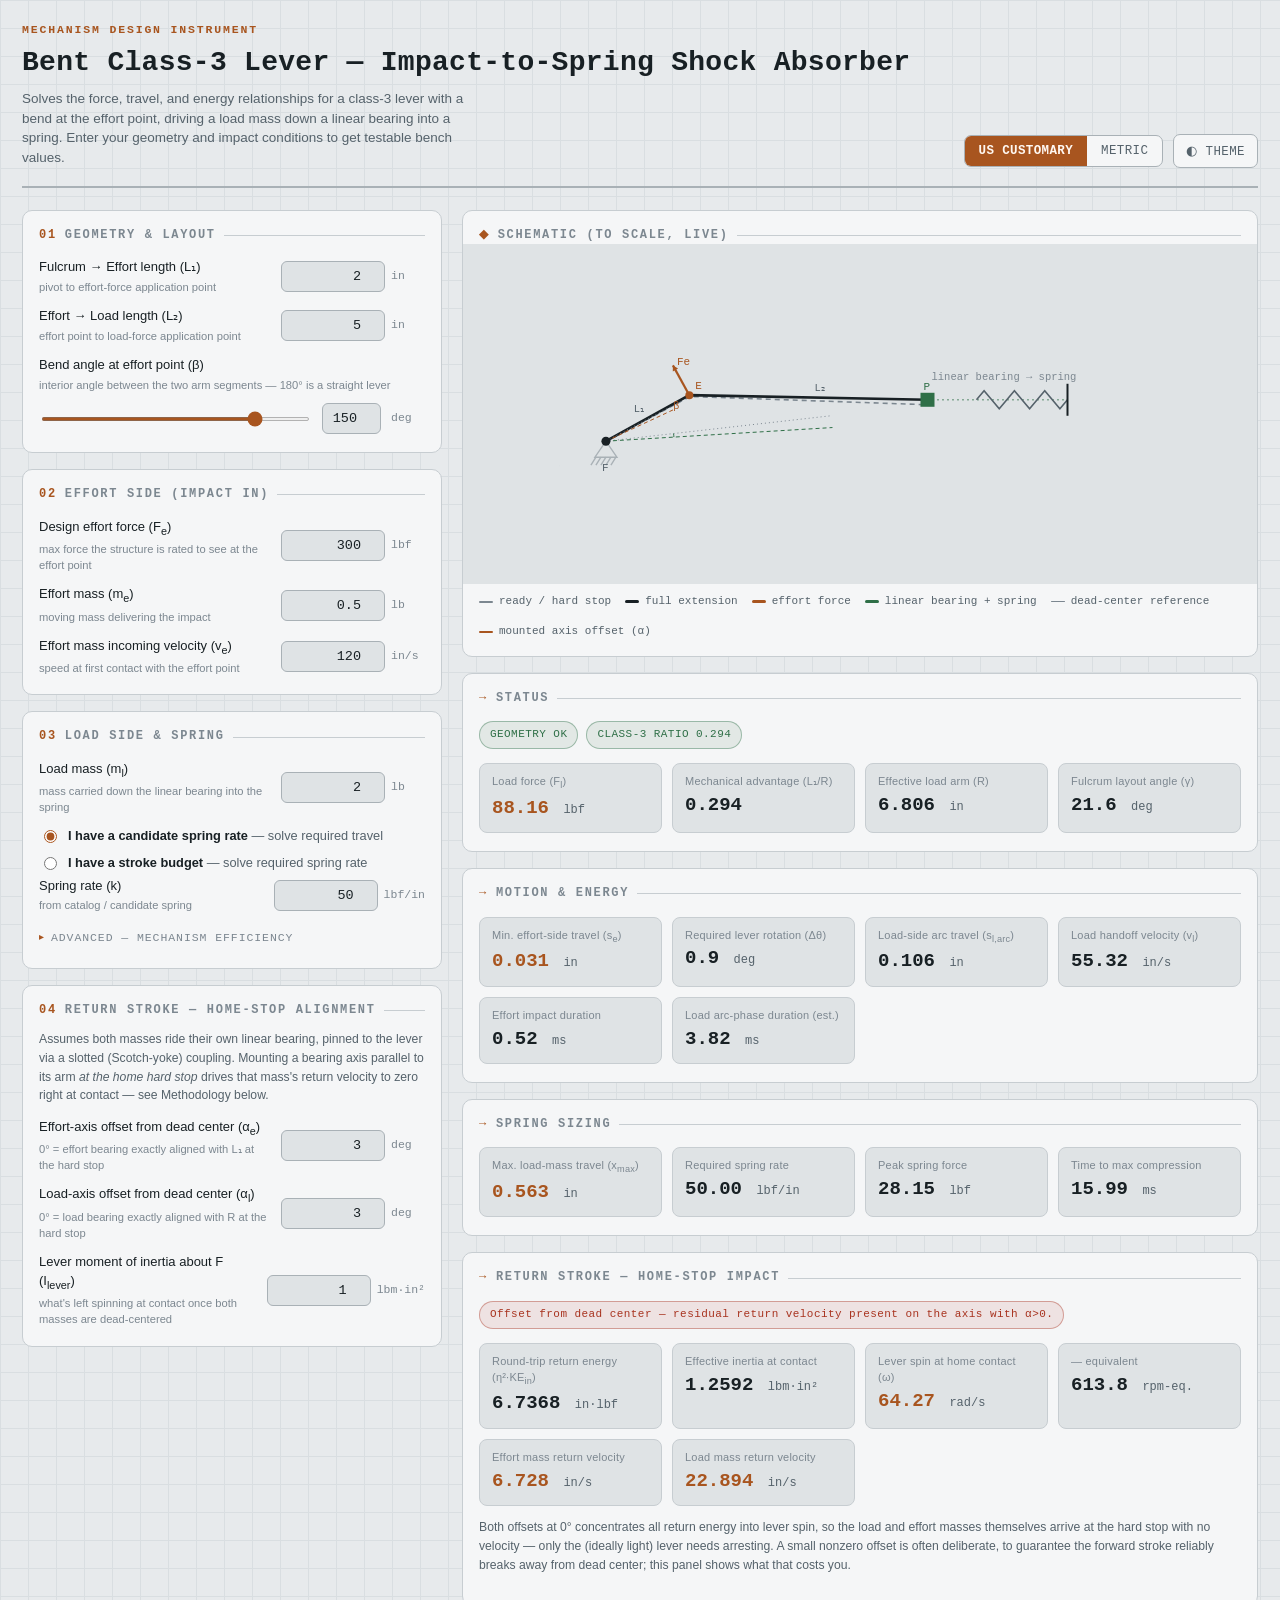
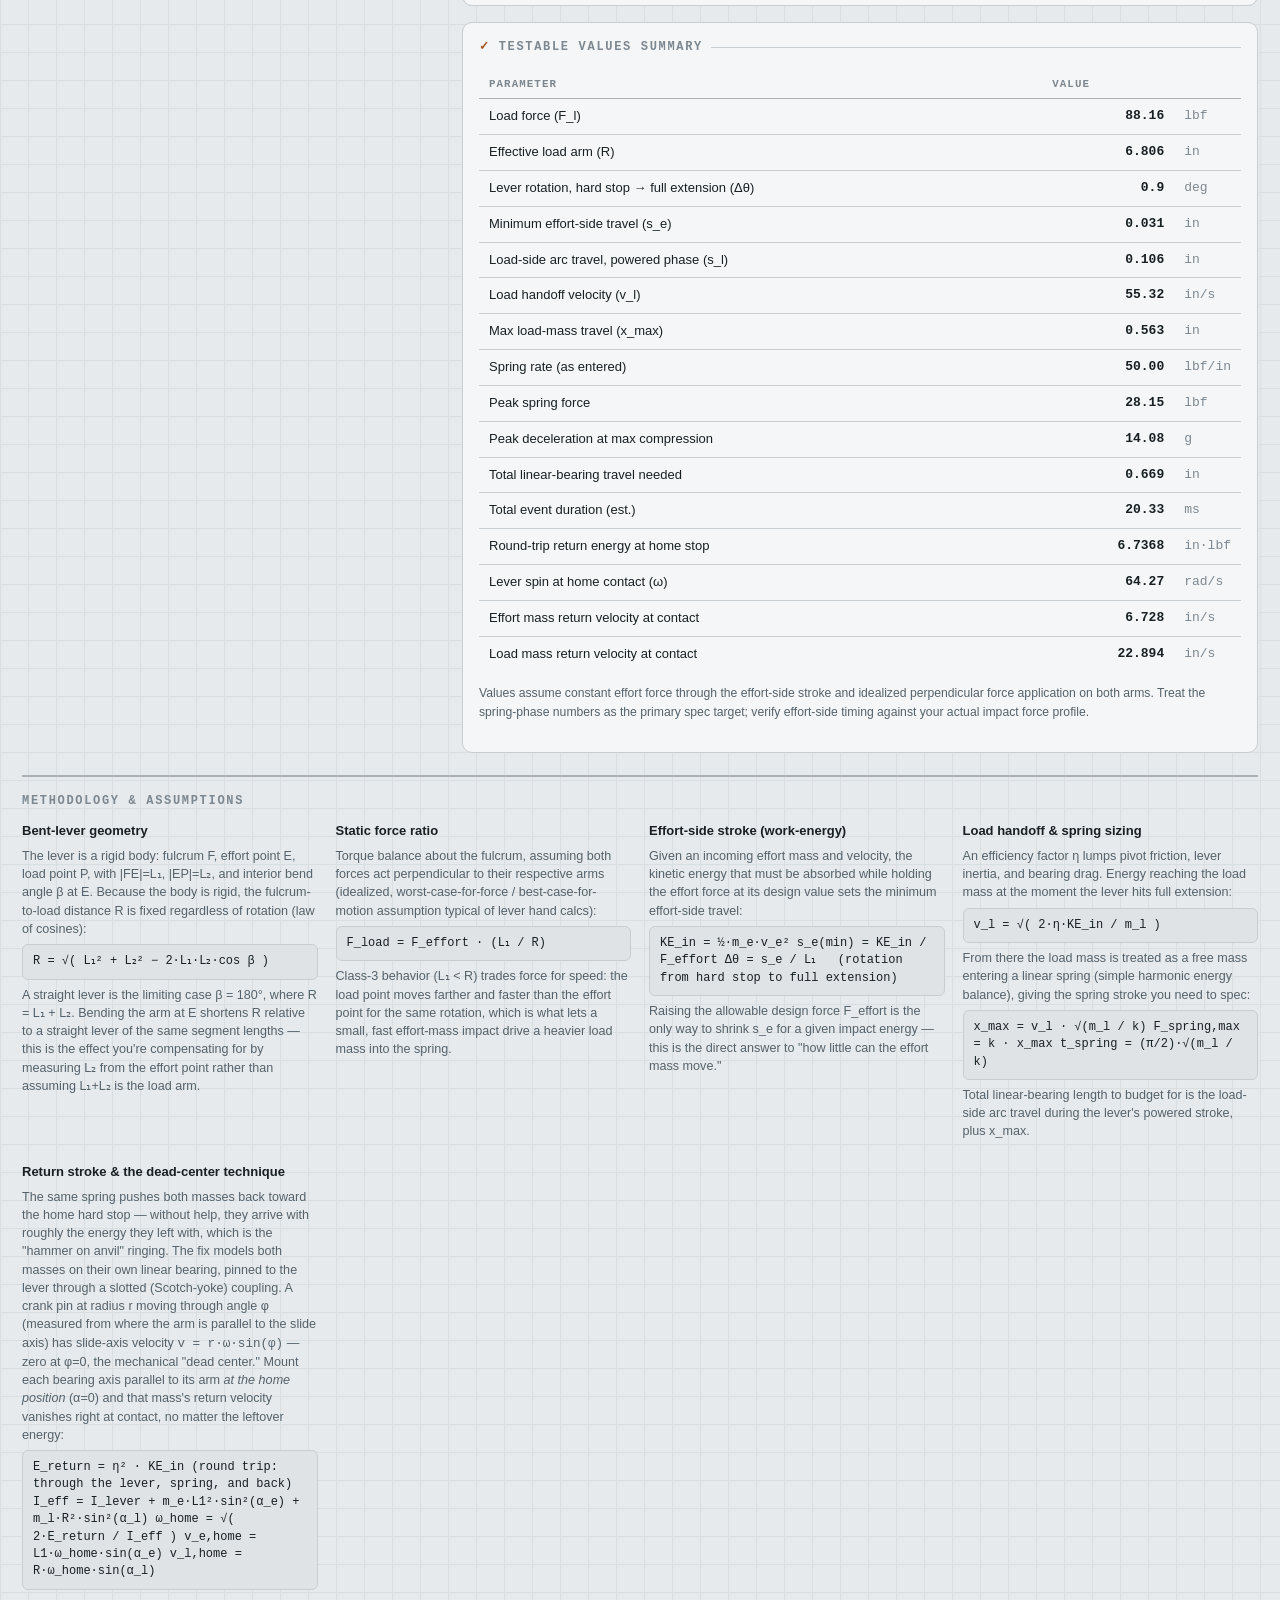
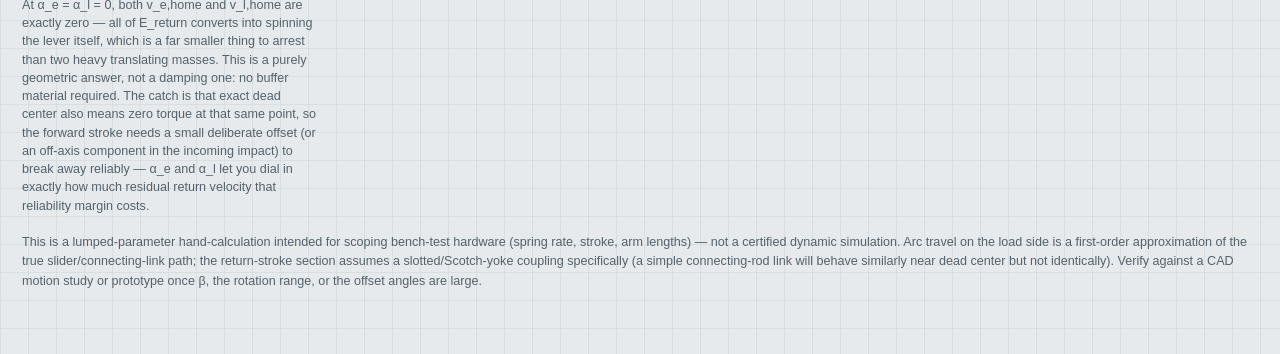
==== commit 18f984d5: "Add GitHub Pages, shared toolkit utilities, and a sweep/optimizer tool - GitHub Pages: workflow + ro" ====
--- a/class3-lever-calculator/index.html
+++ b/class3-lever-calculator/index.html
@@ -4,270 +4,7 @@
 <meta charset="UTF-8" />
 <meta name="viewport" content="width=device-width, initial-scale=1.0" />
 <title>Bent Class-3 Lever — Shock Absorber Calculator</title>
-<style>
-  :root {
-    --bg: #e7eaec;
-    --bg-grid: #d9dee1;
-    --surface: #f5f6f7;
-    --surface-2: #dfe3e5;
-    --ink: #182024;
-    --ink-soft: #55626b;
-    --ink-faint: #7c8790;
-    --line: #c7cdd1;
-    --line-strong: #a9b1b6;
-    --accent: #a8551f;
-    --accent-ink: #fff8f2;
-    --accent-soft: #a8551f1a;
-    --ok: #2f6f47;
-    --ok-soft: #2f6f4718;
-    --danger: #a8331f;
-    --danger-soft: #a8331f18;
-    --focus: #2b6cb0;
-    --font-mono: ui-monospace, "SF Mono", "Cascadia Code", "Roboto Mono", "Consolas", "Liberation Mono", monospace;
-    --font-sans: -apple-system, BlinkMacSystemFont, "Segoe UI", Roboto, Helvetica, Arial, sans-serif;
-  }
-  :root[data-theme="dark"] {
-    --bg: #10151a;
-    --bg-grid: #161d23;
-    --surface: #1a2129;
-    --surface-2: #212a33;
-    --ink: #e8edf0;
-    --ink-soft: #9aabb5;
-    --ink-faint: #6c7c86;
-    --line: #2c3844;
-    --line-strong: #3d4b58;
-    --accent: #e08a48;
-    --accent-ink: #1a1006;
-    --accent-soft: #e08a4826;
-    --ok: #5cb47f;
-    --ok-soft: #5cb47f22;
-    --danger: #e2685a;
-    --danger-soft: #e2685a22;
-    --focus: #6ba9e0;
-  }
-  @media (prefers-color-scheme: dark) {
-    :root:not([data-theme="light"]) {
-      --bg: #10151a;
-      --bg-grid: #161d23;
-      --surface: #1a2129;
-      --surface-2: #212a33;
-      --ink: #e8edf0;
-      --ink-soft: #9aabb5;
-      --ink-faint: #6c7c86;
-      --line: #2c3844;
-      --line-strong: #3d4b58;
-      --accent: #e08a48;
-      --accent-ink: #1a1006;
-      --accent-soft: #e08a4826;
-      --ok: #5cb47f;
-      --ok-soft: #5cb47f22;
-      --danger: #e2685a;
-      --danger-soft: #e2685a22;
-      --focus: #6ba9e0;
-    }
-  }
-
-  * { box-sizing: border-box; }
-  html, body { margin: 0; padding: 0; }
-  body {
-    background:
-      linear-gradient(var(--bg-grid) 1px, transparent 1px) 0 0/100% 28px,
-      linear-gradient(90deg, var(--bg-grid) 1px, transparent 1px) 0 0/28px 100%,
-      var(--bg);
-    color: var(--ink);
-    font-family: var(--font-sans);
-    line-height: 1.45;
-    -webkit-font-smoothing: antialiased;
-    min-height: 100vh;
-  }
-  ::selection { background: var(--accent-soft); }
-
-  .wrap { max-width: 1280px; margin: 0 auto; padding: 22px 22px 60px; }
-
-  /* ---------- header ---------- */
-  header.top {
-    display: flex; flex-wrap: wrap; gap: 16px;
-    align-items: flex-end; justify-content: space-between;
-    padding-bottom: 18px; margin-bottom: 22px;
-    border-bottom: 2px solid var(--line-strong);
-  }
-  .title-block .eyebrow {
-    font-family: var(--font-mono); font-size: 11.5px; letter-spacing: 0.16em;
-    text-transform: uppercase; color: var(--accent); font-weight: 600;
-  }
-  h1 {
-    font-family: var(--font-mono); font-weight: 700;
-    font-size: clamp(20px, 2.6vw, 28px);
-    letter-spacing: 0.01em; margin: 4px 0 6px; text-wrap: balance;
-    color: var(--ink);
-  }
-  .title-block p.sub {
-    margin: 0; color: var(--ink-soft); font-size: 13.5px; max-width: 60ch;
-  }
-  .top-controls { display: flex; gap: 10px; align-items: center; flex-wrap: wrap; }
-
-  .segmented {
-    display: inline-flex; border: 1px solid var(--line-strong); border-radius: 7px;
-    overflow: hidden; font-family: var(--font-mono); font-size: 12.5px;
-    background: var(--surface);
-  }
-  .segmented button {
-    border: none; background: transparent; color: var(--ink-soft);
-    padding: 8px 14px; cursor: pointer; font-family: inherit; font-size: inherit;
-    letter-spacing: 0.03em;
-  }
-  .segmented button.active { background: var(--accent); color: var(--accent-ink); font-weight: 700; }
-  .segmented button:not(.active):hover { background: var(--surface-2); color: var(--ink); }
-  .segmented button:focus-visible { outline: 2px solid var(--focus); outline-offset: -2px; }
-
-  .theme-btn {
-    border: 1px solid var(--line-strong); background: var(--surface); color: var(--ink-soft);
-    border-radius: 7px; padding: 8px 12px; font-family: var(--font-mono); font-size: 12.5px;
-    cursor: pointer; letter-spacing: 0.03em;
-  }
-  .theme-btn:hover { color: var(--ink); }
-  .theme-btn:focus-visible { outline: 2px solid var(--focus); }
-
-  /* ---------- layout ---------- */
-  .layout { display: grid; grid-template-columns: minmax(320px, 420px) 1fr; gap: 20px; align-items: start; }
-  @media (max-width: 920px) { .layout { grid-template-columns: 1fr; } }
-
-  .col { display: flex; flex-direction: column; gap: 16px; }
-
-  .card {
-    background: var(--surface); border: 1px solid var(--line); border-radius: 10px;
-    padding: 16px 16px 18px;
-  }
-  .card > h2 {
-    font-family: var(--font-mono); font-size: 12px; letter-spacing: 0.14em;
-    text-transform: uppercase; color: var(--ink-faint); margin: 0 0 14px;
-    display: flex; align-items: center; gap: 8px;
-  }
-  .card > h2::after { content: ""; flex: 1; height: 1px; background: var(--line); }
-  .card > h2 .n { color: var(--accent); }
-
-  .field-row { display: grid; grid-template-columns: 1fr auto; gap: 10px 14px; align-items: center; margin-bottom: 12px; }
-  .field-row:last-child { margin-bottom: 0; }
-  .field-row label {
-    font-size: 13px; color: var(--ink); display: flex; flex-direction: column; gap: 2px;
-  }
-  .field-row label .hint { font-size: 11.2px; color: var(--ink-faint); font-weight: 400; }
-  .field-row .input-unit {
-    display: flex; align-items: center; gap: 6px;
-  }
-  input[type="number"], input[type="range"] { font-family: var(--font-mono); }
-  input[type="number"] {
-    width: 104px; padding: 7px 8px; border-radius: 6px; border: 1px solid var(--line-strong);
-    background: var(--surface-2); color: var(--ink); font-size: 13.5px; text-align: right;
-    font-variant-numeric: tabular-nums;
-  }
-  input[type="number"]:focus-visible { outline: 2px solid var(--focus); outline-offset: 1px; }
-  .unit-tag {
-    font-family: var(--font-mono); font-size: 11.5px; color: var(--ink-faint); min-width: 34px;
-  }
-  input[type="range"] {
-    width: 100%; accent-color: var(--accent); height: 4px;
-  }
-  .angle-row { grid-template-columns: 1fr; }
-  .angle-row .slider-line { display: flex; align-items: center; gap: 10px; }
-  .angle-row .slider-line input[type="number"] { width: 68px; }
-
-  .radio-toggle { display: flex; flex-direction: column; gap: 8px; margin-bottom: 4px; }
-  .radio-toggle label {
-    display: flex; gap: 8px; align-items: flex-start; font-size: 12.8px; color: var(--ink-soft);
-    cursor: pointer;
-  }
-  .radio-toggle input { margin-top: 3px; accent-color: var(--accent); }
-  .radio-toggle strong { color: var(--ink); }
-
-  details.advanced { margin-top: 2px; }
-  details.advanced > summary {
-    font-family: var(--font-mono); font-size: 11.5px; letter-spacing: 0.08em;
-    text-transform: uppercase; color: var(--ink-faint); cursor: pointer; list-style: none;
-    display: flex; align-items: center; gap: 6px; padding: 4px 0;
-  }
-  details.advanced > summary::-webkit-details-marker { display: none; }
-  details.advanced > summary::before { content: "▸"; color: var(--accent); font-size: 10px; }
-  details.advanced[open] > summary::before { content: "▾"; }
-  details.advanced .field-row { margin-top: 12px; }
-
-  /* ---------- diagram ---------- */
-  .diagram-card { padding: 0; overflow: hidden; }
-  .diagram-card h2 { margin: 16px 16px 10px; }
-  canvas#lever { width: 100%; height: 340px; display: block; background: var(--surface-2); }
-  .diagram-legend {
-    display: flex; flex-wrap: wrap; gap: 14px; padding: 10px 16px 16px;
-    font-family: var(--font-mono); font-size: 11px; color: var(--ink-soft);
-  }
-  .diagram-legend .item { display: flex; align-items: center; gap: 6px; }
-  .diagram-legend .swatch { width: 14px; height: 3px; border-radius: 2px; display: inline-block; }
-
-  /* ---------- status chips ---------- */
-  .status-row { display: flex; flex-wrap: wrap; gap: 8px; margin-bottom: 14px; }
-  .chip {
-    font-family: var(--font-mono); font-size: 11px; letter-spacing: 0.04em;
-    padding: 5px 10px; border-radius: 100px; border: 1px solid transparent;
-  }
-  .chip.ok { background: var(--ok-soft); color: var(--ok); border-color: color-mix(in srgb, var(--ok) 40%, transparent); }
-  .chip.warn { background: var(--danger-soft); color: var(--danger); border-color: color-mix(in srgb, var(--danger) 40%, transparent); }
-
-  /* ---------- output stat grid ---------- */
-  .stat-grid { display: grid; grid-template-columns: repeat(auto-fit, minmax(150px, 1fr)); gap: 10px; }
-  .stat {
-    background: var(--surface-2); border: 1px solid var(--line); border-radius: 8px;
-    padding: 10px 12px;
-  }
-  .stat .label { font-size: 11px; color: var(--ink-faint); letter-spacing: 0.02em; }
-  .stat .value {
-    font-family: var(--font-mono); font-size: 19px; font-weight: 700; color: var(--ink);
-    font-variant-numeric: tabular-nums; margin-top: 2px;
-  }
-  .stat .value .unit { font-size: 12px; font-weight: 500; color: var(--ink-soft); margin-left: 3px; }
-  .stat.accent .value { color: var(--accent); }
-
-  table.spec {
-    width: 100%; border-collapse: collapse; font-size: 13px;
-  }
-  table.spec th {
-    text-align: left; font-family: var(--font-mono); font-size: 10.8px; letter-spacing: 0.1em;
-    text-transform: uppercase; color: var(--ink-faint); font-weight: 600;
-    padding: 6px 10px; border-bottom: 1px solid var(--line-strong);
-  }
-  table.spec td {
-    padding: 8px 10px; border-bottom: 1px solid var(--line);
-    font-variant-numeric: tabular-nums;
-  }
-  table.spec td.val { font-family: var(--font-mono); text-align: right; color: var(--ink); font-weight: 600; }
-  table.spec td.unit { font-family: var(--font-mono); color: var(--ink-faint); width: 46px; }
-  table.spec tr:last-child td { border-bottom: none; }
-  .table-wrap { overflow-x: auto; }
-
-  .note {
-    font-size: 12.2px; color: var(--ink-soft); margin-top: 12px; line-height: 1.55;
-  }
-  .note code { font-family: var(--font-mono); background: var(--surface-2); padding: 1px 4px; border-radius: 4px; }
-
-  footer.methodology {
-    margin-top: 22px; border-top: 2px solid var(--line-strong); padding-top: 16px;
-  }
-  footer.methodology h2 {
-    font-family: var(--font-mono); font-size: 12px; letter-spacing: 0.14em; text-transform: uppercase;
-    color: var(--ink-faint); margin: 0 0 12px;
-  }
-  footer.methodology .grid {
-    display: grid; grid-template-columns: repeat(auto-fit, minmax(260px, 1fr)); gap: 18px;
-  }
-  footer.methodology h3 {
-    font-size: 13px; margin: 0 0 6px; color: var(--ink);
-  }
-  footer.methodology p, footer.methodology li { font-size: 12.6px; color: var(--ink-soft); margin: 4px 0; }
-  footer.methodology ul { margin: 6px 0; padding-left: 18px; }
-  footer.methodology .formula {
-    font-family: var(--font-mono); font-size: 12px; background: var(--surface-2);
-    border: 1px solid var(--line); border-radius: 6px; padding: 8px 10px; margin: 6px 0;
-    color: var(--ink); overflow-x: auto;
-  }
-</style>
+<link rel="stylesheet" href="../shared/theme.css" />
 </head>
 <body>
 <div class="wrap">
@@ -321,21 +58,21 @@
       <div class="card">
         <h2><span class="n">02</span> Effort Side (Impact In)</h2>
         <div class="field-row">
-          <label>Design effort force (F<sub>e</sub>)<span class="hint">max force the structure is rated to see at the effort point</span></label>
+          <label><span class="label-text">Design effort force (F<sub>e</sub>)</span><span class="hint">max force the structure is rated to see at the effort point</span></label>
           <div class="input-unit">
             <input type="number" id="Fe" step="0.1" />
             <span class="unit-tag" data-u="force"></span>
           </div>
         </div>
         <div class="field-row">
-          <label>Effort mass (m<sub>e</sub>)<span class="hint">moving mass delivering the impact</span></label>
+          <label><span class="label-text">Effort mass (m<sub>e</sub>)</span><span class="hint">moving mass delivering the impact</span></label>
           <div class="input-unit">
             <input type="number" id="me" step="0.01" />
             <span class="unit-tag" data-u="mass"></span>
           </div>
         </div>
         <div class="field-row">
-          <label>Effort mass incoming velocity (v<sub>e</sub>)<span class="hint">speed at first contact with the effort point</span></label>
+          <label><span class="label-text">Effort mass incoming velocity (v<sub>e</sub>)</span><span class="hint">speed at first contact with the effort point</span></label>
           <div class="input-unit">
             <input type="number" id="ve" step="0.1" />
             <span class="unit-tag" data-u="velocity"></span>
@@ -346,7 +83,7 @@
       <div class="card">
         <h2><span class="n">03</span> Load Side &amp; Spring</h2>
         <div class="field-row">
-          <label>Load mass (m<sub>l</sub>)<span class="hint">mass carried down the linear bearing into the spring</span></label>
+          <label><span class="label-text">Load mass (m<sub>l</sub>)</span><span class="hint">mass carried down the linear bearing into the spring</span></label>
           <div class="input-unit">
             <input type="number" id="ml" step="0.01" />
             <span class="unit-tag" data-u="mass"></span>
@@ -389,21 +126,21 @@
         <h2><span class="n">04</span> Return Stroke — Home-Stop Alignment</h2>
         <p class="note" style="margin-top:-4px;">Assumes both masses ride their own linear bearing, pinned to the lever via a slotted (Scotch-yoke) coupling. Mounting a bearing axis parallel to its arm <em>at the home hard stop</em> drives that mass's return velocity to zero right at contact — see Methodology below.</p>
         <div class="field-row">
-          <label>Effort-axis offset from dead center (α<sub>e</sub>)<span class="hint">0° = effort bearing exactly aligned with L₁ at the hard stop</span></label>
+          <label><span class="label-text">Effort-axis offset from dead center (α<sub>e</sub>)</span><span class="hint">0° = effort bearing exactly aligned with L₁ at the hard stop</span></label>
           <div class="input-unit">
             <input type="number" id="alphaEffort" step="0.5" min="0" max="45" />
             <span class="unit-tag">deg</span>
           </div>
         </div>
         <div class="field-row">
-          <label>Load-axis offset from dead center (α<sub>l</sub>)<span class="hint">0° = load bearing exactly aligned with R at the hard stop</span></label>
+          <label><span class="label-text">Load-axis offset from dead center (α<sub>l</sub>)</span><span class="hint">0° = load bearing exactly aligned with R at the hard stop</span></label>
           <div class="input-unit">
             <input type="number" id="alphaLoad" step="0.5" min="0" max="45" />
             <span class="unit-tag">deg</span>
           </div>
         </div>
         <div class="field-row">
-          <label>Lever moment of inertia about F (I<sub>lever</sub>)<span class="hint">what's left spinning at contact once both masses are dead-centered</span></label>
+          <label><span class="label-text">Lever moment of inertia about F (I<sub>lever</sub>)</span><span class="hint">what's left spinning at contact once both masses are dead-centered</span></label>
           <div class="input-unit">
             <input type="number" id="ILever" step="0.01" />
             <span class="unit-tag" data-u="inertia"></span>
@@ -600,70 +337,12 @@
 
 </div>
 
+<script src="physics.js"></script>
 <script>
 (function () {
   "use strict";
 
-  // ---------- unit conversion constants ----------
-  const IN_TO_M = 0.0254;
-  const LBF_TO_N = 4.4482216153;
-  const LBM_TO_KG = 0.45359237;
-  const DEG_TO_RAD = Math.PI / 180;
-  const G = 9.80665;
-  const INERTIA_US_TO_SI = LBM_TO_KG * IN_TO_M * IN_TO_M; // lbm·in² -> kg·m²
-
-  const UNITS = {
-    us: { length: "in", force: "lbf", mass: "lb", velocity: "in/s", rate: "lbf/in", time: "s", inertia: "lbm·in²" },
-    si: { length: "mm", force: "N", mass: "kg", velocity: "m/s", rate: "N/mm", time: "s", inertia: "kg·m²" }
-  };
-
-  // conversion: value in display unit -> SI base (m, N, kg, m/s, N/m)
-  function toSI(kind, v, sys) {
-    if (v === "" || v === null || isNaN(v)) return 0;
-    v = parseFloat(v);
-    if (sys === "us") {
-      switch (kind) {
-        case "length": return v * IN_TO_M;
-        case "force": return v * LBF_TO_N;
-        case "mass": return v * LBM_TO_KG;
-        case "velocity": return v * IN_TO_M; // in/s -> m/s
-        case "rate": return v * LBF_TO_N / IN_TO_M; // lbf/in -> N/m
-        case "inertia": return v * INERTIA_US_TO_SI; // lbm·in² -> kg·m²
-      }
-    } else {
-      switch (kind) {
-        case "length": return v / 1000; // mm -> m
-        case "force": return v; // N
-        case "mass": return v; // kg
-        case "velocity": return v; // m/s
-        case "rate": return v * 1000; // N/mm -> N/m
-        case "inertia": return v; // kg·m²
-      }
-    }
-    return v;
-  }
-  function fromSI(kind, v, sys) {
-    if (sys === "us") {
-      switch (kind) {
-        case "length": return v / IN_TO_M;
-        case "force": return v / LBF_TO_N;
-        case "mass": return v / LBM_TO_KG;
-        case "velocity": return v / IN_TO_M;
-        case "rate": return v * IN_TO_M / LBF_TO_N;
-        case "inertia": return v / INERTIA_US_TO_SI;
-      }
-    } else {
-      switch (kind) {
-        case "length": return v * 1000;
-        case "force": return v;
-        case "mass": return v;
-        case "velocity": return v;
-        case "rate": return v / 1000;
-        case "inertia": return v;
-      }
-    }
-    return v;
-  }
+  const { IN_TO_M, LBF_TO_N, LBM_TO_KG, DEG_TO_RAD, G, INERTIA_US_TO_SI, UNITS, toSI, fromSI, clamp } = window.LeverPhysics;
 
   // ---------- state: canonical SI values ----------
   let sys = "us";
@@ -788,85 +467,11 @@
     drawDiagram(lastCompute);
   });
 
-  function clamp(v, lo, hi) { return Math.max(lo, Math.min(hi, v)); }
-
   // ---------- physics ----------
   let lastCompute = null;
 
   function computeAll() {
-    const { L1, L2, beta: betaDeg, Fe, me, ve, ml, k, xBudget, eta, springMode,
-      alphaEffort: alphaEffortDeg, alphaLoad: alphaLoadDeg, ILever } = state;
-    const beta = betaDeg * DEG_TO_RAD;
-    const R = Math.sqrt(Math.max(0, L1 * L1 + L2 * L2 - 2 * L1 * L2 * Math.cos(beta)));
-    const MA = R > 1e-9 ? L1 / R : NaN;
-    const Fl = Fe * MA;
-
-    const KEin = 0.5 * me * ve * ve;
-    const sE = Fe > 1e-9 ? KEin / Fe : 0;
-    const dTheta = L1 > 1e-9 ? sE / L1 : 0; // rad
-    const sL = R * dTheta;
-    const tE = ve > 1e-9 ? 2 * sE / ve : 0;
-
-    const energyToLoad = eta * KEin;
-    const vL = ml > 1e-9 ? Math.sqrt(2 * energyToLoad / ml) : 0;
-    const tL = vL > 1e-9 ? 2 * sL / vL : 0;
-
-    let kUsed, xMax;
-    if (springMode === "givenK") {
-      kUsed = k;
-      xMax = kUsed > 1e-9 ? vL * Math.sqrt(ml / kUsed) : 0;
-    } else {
-      xMax = xBudget;
-      kUsed = xMax > 1e-9 ? ml * vL * vL / (xMax * xMax) : 0;
-    }
-    const FspringMax = kUsed * xMax;
-    const tSpring = kUsed > 1e-9 ? (Math.PI / 2) * Math.sqrt(ml / kUsed) : 0;
-    const aMaxG = ml > 1e-9 ? (FspringMax / ml) / G : 0;
-    const totalTravel = sL + xMax;
-    const totalTime = tE + tL + tSpring;
-
-    let gamma = NaN;
-    if (L1 > 1e-9 && R > 1e-9) {
-      gamma = Math.acos(clamp((L1 * L1 + R * R - L2 * L2) / (2 * L1 * R), -1, 1));
-    }
-
-    const dThetaDeg = dTheta / DEG_TO_RAD;
-    const gammaDeg = gamma / DEG_TO_RAD;
-
-    // ---------- return stroke / home-stop impact ----------
-    const alphaEffort = alphaEffortDeg * DEG_TO_RAD;
-    const alphaLoad = alphaLoadDeg * DEG_TO_RAD;
-    const Ereturn = eta * eta * KEin;
-    const Ieff = ILever + me * L1 * L1 * Math.sin(alphaEffort) * Math.sin(alphaEffort)
-                        + ml * R * R * Math.sin(alphaLoad) * Math.sin(alphaLoad);
-    const omegaHome = Ieff > 1e-12 ? Math.sqrt(2 * Ereturn / Ieff) : NaN;
-    const vEffortHome = isFinite(omegaHome) ? L1 * omegaHome * Math.sin(alphaEffort) : NaN;
-    const vLoadHome = isFinite(omegaHome) ? R * omegaHome * Math.sin(alphaLoad) : NaN;
-    const omegaHomeRpm = isFinite(omegaHome) ? omegaHome * 60 / (2 * Math.PI) : NaN;
-    const deadCenter = alphaEffortDeg < 0.01 && alphaLoadDeg < 0.01;
-
-    const warnings = [];
-    if (L1 <= 0 || L2 <= 0) warnings.push("Arm length must be positive.");
-    if (!(betaDeg > 0 && betaDeg <= 180)) warnings.push("Bend angle must be between 0° and 180°.");
-    if (isFinite(MA) && MA >= 1) warnings.push("L₁/R ≥ 1 — this is no longer force-reducing like a typical class-3 ratio. Check L₁, L₂, β.");
-    if (dThetaDeg > 150) warnings.push("Required rotation exceeds 150° — verify this is mechanically achievable.");
-    if (R < 1e-6) warnings.push("Arm segments collapse onto each other at this bend angle — increase β.");
-
-    const returnWarnings = [];
-    if (Ieff <= 1e-12) {
-      returnWarnings.push("Enter a nonzero lever inertia — a massless lever with any dead-center offset gives an undefined spin rate.");
-    } else if (deadCenter) {
-      returnWarnings.push("DEAD CENTER — both masses return at 0 velocity; all return energy is lever spin.");
-    } else {
-      returnWarnings.push("Offset from dead center — residual return velocity present on the axis with α>0.");
-    }
-
-    return {
-      R, MA, Fl, KEin, sE, dTheta, dThetaDeg, sL, tE, vL, tL, kUsed, xMax, FspringMax, tSpring,
-      aMaxG, totalTravel, totalTime, gamma, gammaDeg, warnings,
-      Ereturn, Ieff, omegaHome, omegaHomeRpm, vEffortHome, vLoadHome, deadCenter, returnWarnings,
-      geom: { L1, L2, beta, alphaEffort, alphaLoad }
-    };
+    return window.LeverPhysics.computeAll(state);
   }
 
   function statusChip(text, ok) {
--- a/shared/theme.css
+++ b/shared/theme.css
@@ -0,0 +1,271 @@
+/*
+ * Shared visual language for the Clement-Math calculators — "instrument
+ * panel" aesthetic: steel-grey ground, monospace nameplate headers, bronze
+ * accent. One copy so every calculator in this repo looks like part of the
+ * same toolkit rather than a one-off page. Page-specific styling goes in
+ * that page's own <style> block; only truly cross-tool tokens/components
+ * belong here.
+ */
+  :root {
+    --bg: #e7eaec;
+    --bg-grid: #d9dee1;
+    --surface: #f5f6f7;
+    --surface-2: #dfe3e5;
+    --ink: #182024;
+    --ink-soft: #55626b;
+    --ink-faint: #7c8790;
+    --line: #c7cdd1;
+    --line-strong: #a9b1b6;
+    --accent: #a8551f;
+    --accent-ink: #fff8f2;
+    --accent-soft: #a8551f1a;
+    --ok: #2f6f47;
+    --ok-soft: #2f6f4718;
+    --danger: #a8331f;
+    --danger-soft: #a8331f18;
+    --focus: #2b6cb0;
+    --font-mono: ui-monospace, "SF Mono", "Cascadia Code", "Roboto Mono", "Consolas", "Liberation Mono", monospace;
+    --font-sans: -apple-system, BlinkMacSystemFont, "Segoe UI", Roboto, Helvetica, Arial, sans-serif;
+  }
+  :root[data-theme="dark"] {
+    --bg: #10151a;
+    --bg-grid: #161d23;
+    --surface: #1a2129;
+    --surface-2: #212a33;
+    --ink: #e8edf0;
+    --ink-soft: #9aabb5;
+    --ink-faint: #6c7c86;
+    --line: #2c3844;
+    --line-strong: #3d4b58;
+    --accent: #e08a48;
+    --accent-ink: #1a1006;
+    --accent-soft: #e08a4826;
+    --ok: #5cb47f;
+    --ok-soft: #5cb47f22;
+    --danger: #e2685a;
+    --danger-soft: #e2685a22;
+    --focus: #6ba9e0;
+  }
+  @media (prefers-color-scheme: dark) {
+    :root:not([data-theme="light"]) {
+      --bg: #10151a;
+      --bg-grid: #161d23;
+      --surface: #1a2129;
+      --surface-2: #212a33;
+      --ink: #e8edf0;
+      --ink-soft: #9aabb5;
+      --ink-faint: #6c7c86;
+      --line: #2c3844;
+      --line-strong: #3d4b58;
+      --accent: #e08a48;
+      --accent-ink: #1a1006;
+      --accent-soft: #e08a4826;
+      --ok: #5cb47f;
+      --ok-soft: #5cb47f22;
+      --danger: #e2685a;
+      --danger-soft: #e2685a22;
+      --focus: #6ba9e0;
+    }
+  }
+
+  * { box-sizing: border-box; }
+  html, body { margin: 0; padding: 0; }
+  body {
+    background:
+      linear-gradient(var(--bg-grid) 1px, transparent 1px) 0 0/100% 28px,
+      linear-gradient(90deg, var(--bg-grid) 1px, transparent 1px) 0 0/28px 100%,
+      var(--bg);
+    color: var(--ink);
+    font-family: var(--font-sans);
+    line-height: 1.45;
+    -webkit-font-smoothing: antialiased;
+    min-height: 100vh;
+  }
+  ::selection { background: var(--accent-soft); }
+
+  .wrap { max-width: 1280px; margin: 0 auto; padding: 22px 22px 60px; }
+
+  /* ---------- header ---------- */
+  header.top {
+    display: flex; flex-wrap: wrap; gap: 16px;
+    align-items: flex-end; justify-content: space-between;
+    padding-bottom: 18px; margin-bottom: 22px;
+    border-bottom: 2px solid var(--line-strong);
+  }
+  .title-block .eyebrow {
+    font-family: var(--font-mono); font-size: 11.5px; letter-spacing: 0.16em;
+    text-transform: uppercase; color: var(--accent); font-weight: 600;
+  }
+  h1 {
+    font-family: var(--font-mono); font-weight: 700;
+    font-size: clamp(20px, 2.6vw, 28px);
+    letter-spacing: 0.01em; margin: 4px 0 6px; text-wrap: balance;
+    color: var(--ink);
+  }
+  .title-block p.sub {
+    margin: 0; color: var(--ink-soft); font-size: 13.5px; max-width: 60ch;
+  }
+  .top-controls { display: flex; gap: 10px; align-items: center; flex-wrap: wrap; }
+
+  .segmented {
+    display: inline-flex; border: 1px solid var(--line-strong); border-radius: 7px;
+    overflow: hidden; font-family: var(--font-mono); font-size: 12.5px;
+    background: var(--surface);
+  }
+  .segmented button {
+    border: none; background: transparent; color: var(--ink-soft);
+    padding: 8px 14px; cursor: pointer; font-family: inherit; font-size: inherit;
+    letter-spacing: 0.03em;
+  }
+  .segmented button.active { background: var(--accent); color: var(--accent-ink); font-weight: 700; }
+  .segmented button:not(.active):hover { background: var(--surface-2); color: var(--ink); }
+  .segmented button:focus-visible { outline: 2px solid var(--focus); outline-offset: -2px; }
+
+  .theme-btn {
+    border: 1px solid var(--line-strong); background: var(--surface); color: var(--ink-soft);
+    border-radius: 7px; padding: 8px 12px; font-family: var(--font-mono); font-size: 12.5px;
+    cursor: pointer; letter-spacing: 0.03em;
+  }
+  .theme-btn:hover { color: var(--ink); }
+  .theme-btn:focus-visible { outline: 2px solid var(--focus); }
+
+  /* ---------- layout ---------- */
+  .layout { display: grid; grid-template-columns: minmax(320px, 420px) 1fr; gap: 20px; align-items: start; }
+  @media (max-width: 920px) { .layout { grid-template-columns: 1fr; } }
+
+  .col { display: flex; flex-direction: column; gap: 16px; }
+
+  .card {
+    background: var(--surface); border: 1px solid var(--line); border-radius: 10px;
+    padding: 16px 16px 18px;
+  }
+  .card > h2 {
+    font-family: var(--font-mono); font-size: 12px; letter-spacing: 0.14em;
+    text-transform: uppercase; color: var(--ink-faint); margin: 0 0 14px;
+    display: flex; align-items: center; gap: 8px;
+  }
+  .card > h2::after { content: ""; flex: 1; height: 1px; background: var(--line); }
+  .card > h2 .n { color: var(--accent); }
+
+  .field-row { display: grid; grid-template-columns: 1fr auto; gap: 10px 14px; align-items: center; margin-bottom: 12px; }
+  .field-row:last-child { margin-bottom: 0; }
+  .field-row label {
+    font-size: 13px; color: var(--ink); display: flex; flex-direction: column; gap: 2px;
+  }
+  .field-row label .label-text { display: block; }
+  .field-row label .hint { font-size: 11.2px; color: var(--ink-faint); font-weight: 400; }
+  .field-row .input-unit {
+    display: flex; align-items: center; gap: 6px;
+  }
+  input[type="number"], input[type="range"] { font-family: var(--font-mono); }
+  input[type="number"] {
+    width: 104px; padding: 7px 8px; border-radius: 6px; border: 1px solid var(--line-strong);
+    background: var(--surface-2); color: var(--ink); font-size: 13.5px; text-align: right;
+    font-variant-numeric: tabular-nums;
+  }
+  input[type="number"]:focus-visible { outline: 2px solid var(--focus); outline-offset: 1px; }
+  .unit-tag {
+    font-family: var(--font-mono); font-size: 11.5px; color: var(--ink-faint); min-width: 34px;
+  }
+  input[type="range"] {
+    width: 100%; accent-color: var(--accent); height: 4px;
+  }
+  .angle-row { grid-template-columns: 1fr; }
+  .angle-row .slider-line { display: flex; align-items: center; gap: 10px; }
+  .angle-row .slider-line input[type="number"] { width: 68px; }
+
+  .radio-toggle { display: flex; flex-direction: column; gap: 8px; margin-bottom: 4px; }
+  .radio-toggle label {
+    display: flex; gap: 8px; align-items: flex-start; font-size: 12.8px; color: var(--ink-soft);
+    cursor: pointer;
+  }
+  .radio-toggle input { margin-top: 3px; accent-color: var(--accent); }
+  .radio-toggle strong { color: var(--ink); }
+
+  details.advanced { margin-top: 2px; }
+  details.advanced > summary {
+    font-family: var(--font-mono); font-size: 11.5px; letter-spacing: 0.08em;
+    text-transform: uppercase; color: var(--ink-faint); cursor: pointer; list-style: none;
+    display: flex; align-items: center; gap: 6px; padding: 4px 0;
+  }
+  details.advanced > summary::-webkit-details-marker { display: none; }
+  details.advanced > summary::before { content: "▸"; color: var(--accent); font-size: 10px; }
+  details.advanced[open] > summary::before { content: "▾"; }
+  details.advanced .field-row { margin-top: 12px; }
+
+  /* ---------- diagram ---------- */
+  .diagram-card { padding: 0; overflow: hidden; }
+  .diagram-card h2 { margin: 16px 16px 10px; }
+  canvas#lever { width: 100%; height: 340px; display: block; background: var(--surface-2); }
+  .diagram-legend {
+    display: flex; flex-wrap: wrap; gap: 14px; padding: 10px 16px 16px;
+    font-family: var(--font-mono); font-size: 11px; color: var(--ink-soft);
+  }
+  .diagram-legend .item { display: flex; align-items: center; gap: 6px; }
+  .diagram-legend .swatch { width: 14px; height: 3px; border-radius: 2px; display: inline-block; }
+
+  /* ---------- status chips ---------- */
+  .status-row { display: flex; flex-wrap: wrap; gap: 8px; margin-bottom: 14px; }
+  .chip {
+    font-family: var(--font-mono); font-size: 11px; letter-spacing: 0.04em;
+    padding: 5px 10px; border-radius: 100px; border: 1px solid transparent;
+  }
+  .chip.ok { background: var(--ok-soft); color: var(--ok); border-color: color-mix(in srgb, var(--ok) 40%, transparent); }
+  .chip.warn { background: var(--danger-soft); color: var(--danger); border-color: color-mix(in srgb, var(--danger) 40%, transparent); }
+
+  /* ---------- output stat grid ---------- */
+  .stat-grid { display: grid; grid-template-columns: repeat(auto-fit, minmax(150px, 1fr)); gap: 10px; }
+  .stat {
+    background: var(--surface-2); border: 1px solid var(--line); border-radius: 8px;
+    padding: 10px 12px;
+  }
+  .stat .label { font-size: 11px; color: var(--ink-faint); letter-spacing: 0.02em; }
+  .stat .value {
+    font-family: var(--font-mono); font-size: 19px; font-weight: 700; color: var(--ink);
+    font-variant-numeric: tabular-nums; margin-top: 2px;
+  }
+  .stat .value .unit { font-size: 12px; font-weight: 500; color: var(--ink-soft); margin-left: 3px; }
+  .stat.accent .value { color: var(--accent); }
+
+  table.spec {
+    width: 100%; border-collapse: collapse; font-size: 13px;
+  }
+  table.spec th {
+    text-align: left; font-family: var(--font-mono); font-size: 10.8px; letter-spacing: 0.1em;
+    text-transform: uppercase; color: var(--ink-faint); font-weight: 600;
+    padding: 6px 10px; border-bottom: 1px solid var(--line-strong);
+  }
+  table.spec td {
+    padding: 8px 10px; border-bottom: 1px solid var(--line);
+    font-variant-numeric: tabular-nums;
+  }
+  table.spec td.val { font-family: var(--font-mono); text-align: right; color: var(--ink); font-weight: 600; }
+  table.spec td.unit { font-family: var(--font-mono); color: var(--ink-faint); width: 46px; }
+  table.spec tr:last-child td { border-bottom: none; }
+  .table-wrap { overflow-x: auto; }
+
+  .note {
+    font-size: 12.2px; color: var(--ink-soft); margin-top: 12px; line-height: 1.55;
+  }
+  .note code { font-family: var(--font-mono); background: var(--surface-2); padding: 1px 4px; border-radius: 4px; }
+
+  footer.methodology {
+    margin-top: 22px; border-top: 2px solid var(--line-strong); padding-top: 16px;
+  }
+  footer.methodology h2 {
+    font-family: var(--font-mono); font-size: 12px; letter-spacing: 0.14em; text-transform: uppercase;
+    color: var(--ink-faint); margin: 0 0 12px;
+  }
+  footer.methodology .grid {
+    display: grid; grid-template-columns: repeat(auto-fit, minmax(260px, 1fr)); gap: 18px;
+  }
+  footer.methodology h3 {
+    font-size: 13px; margin: 0 0 6px; color: var(--ink);
+  }
+  footer.methodology p, footer.methodology li { font-size: 12.6px; color: var(--ink-soft); margin: 4px 0; }
+  footer.methodology ul { margin: 6px 0; padding-left: 18px; }
+  footer.methodology .formula {
+    font-family: var(--font-mono); font-size: 12px; background: var(--surface-2);
+    border: 1px solid var(--line); border-radius: 6px; padding: 8px 10px; margin: 6px 0;
+    color: var(--ink); overflow-x: auto;
+  }
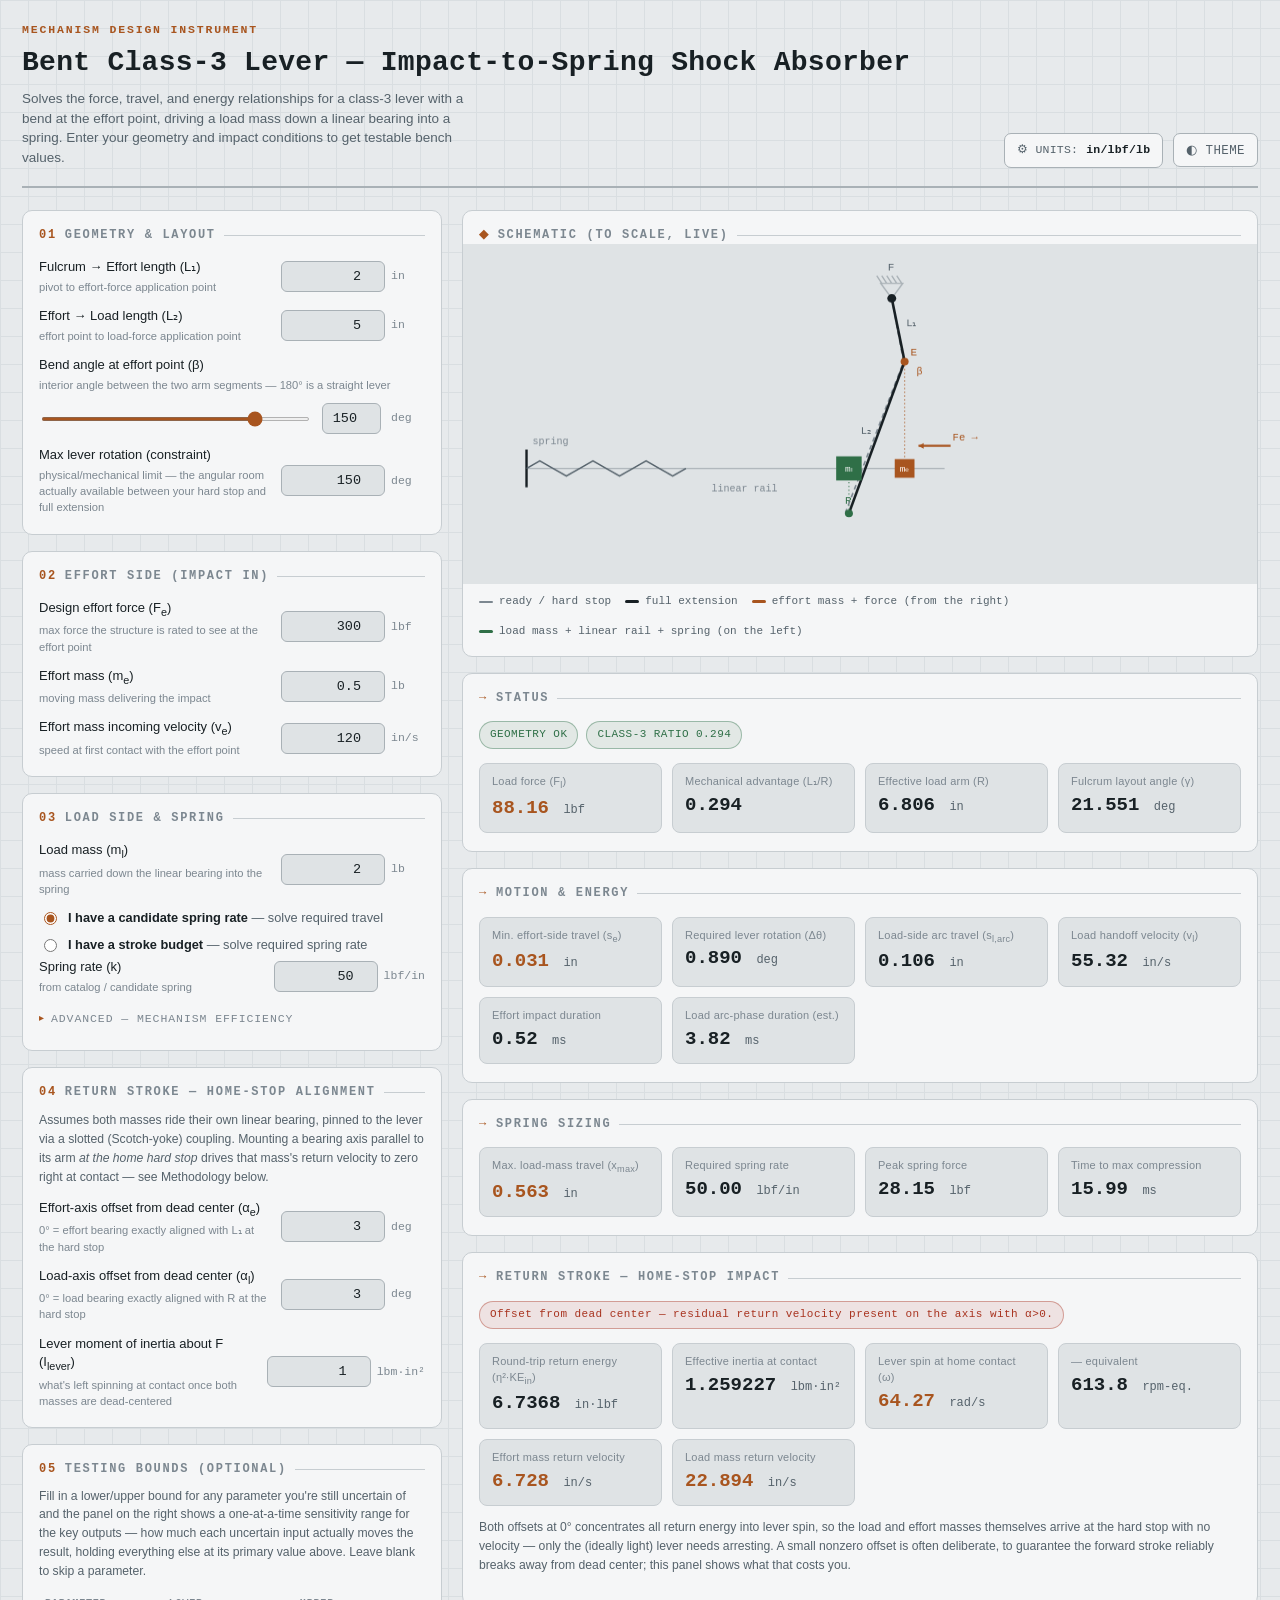
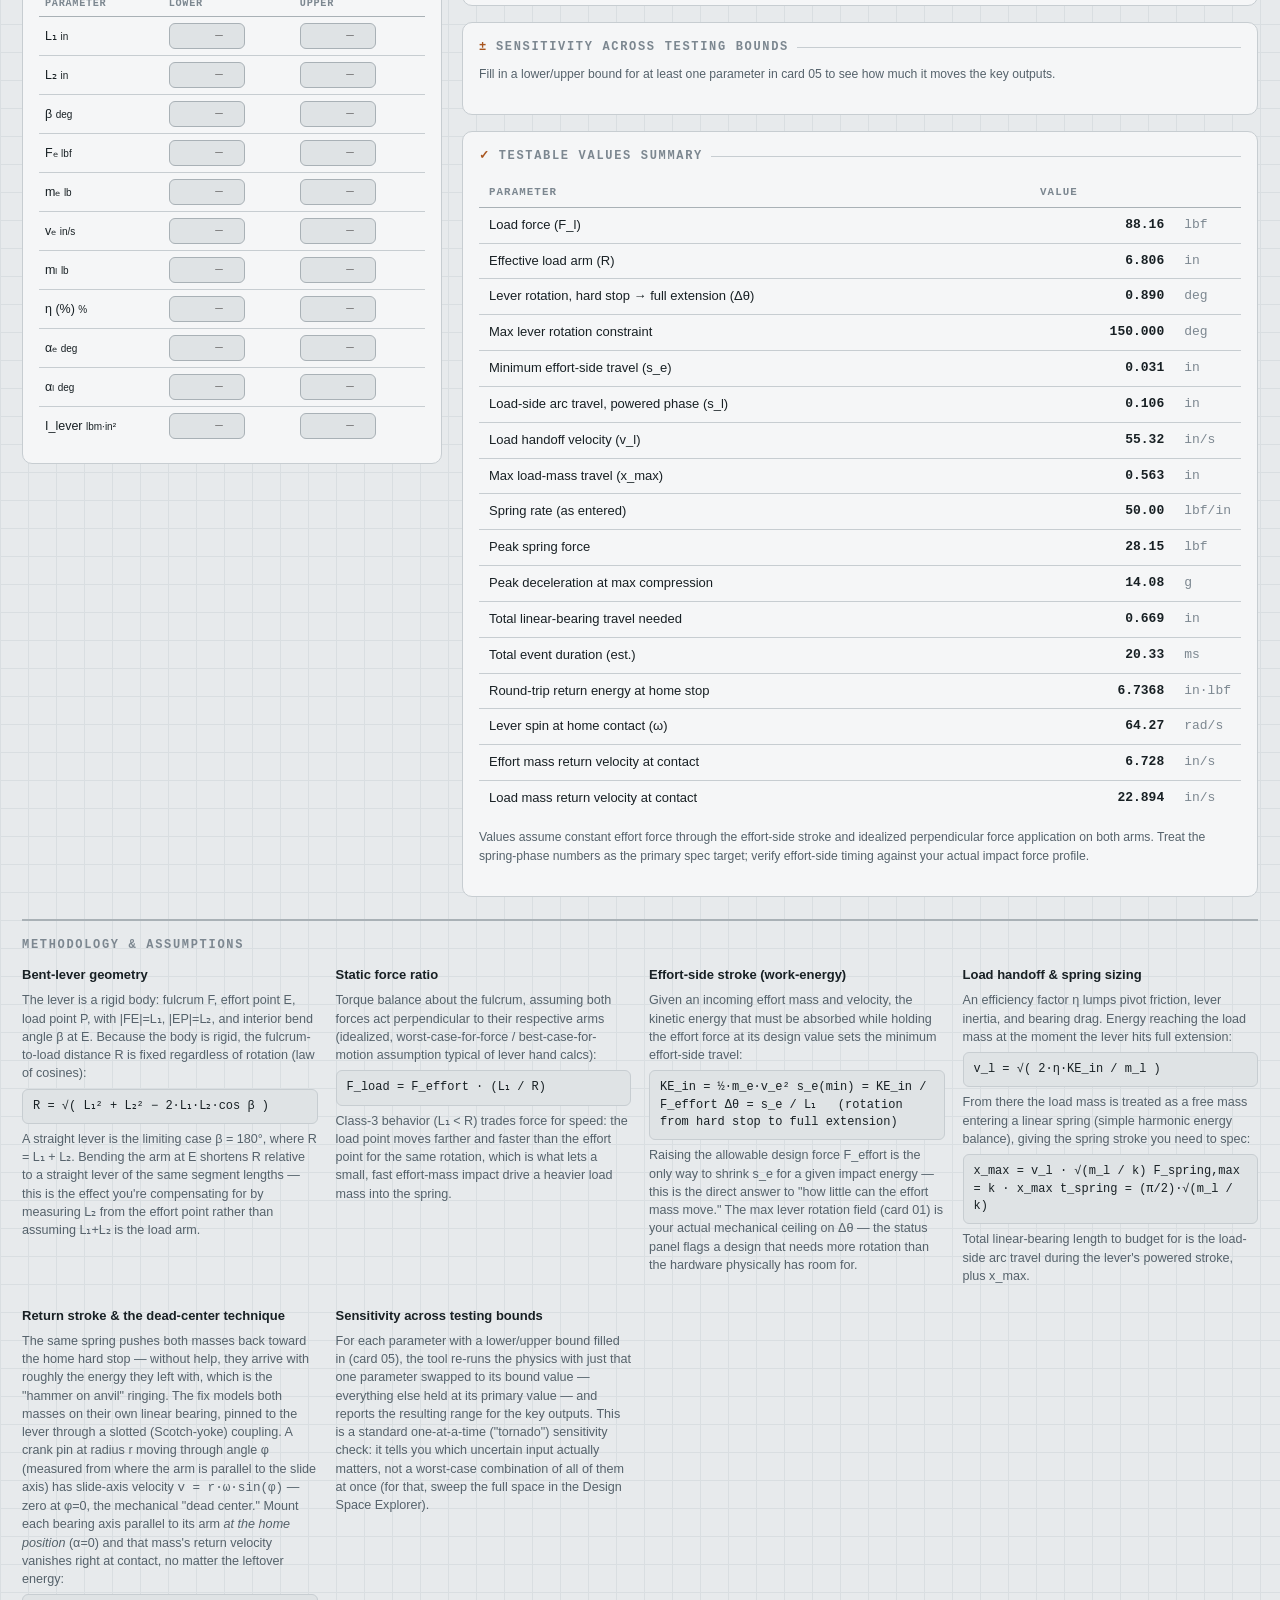
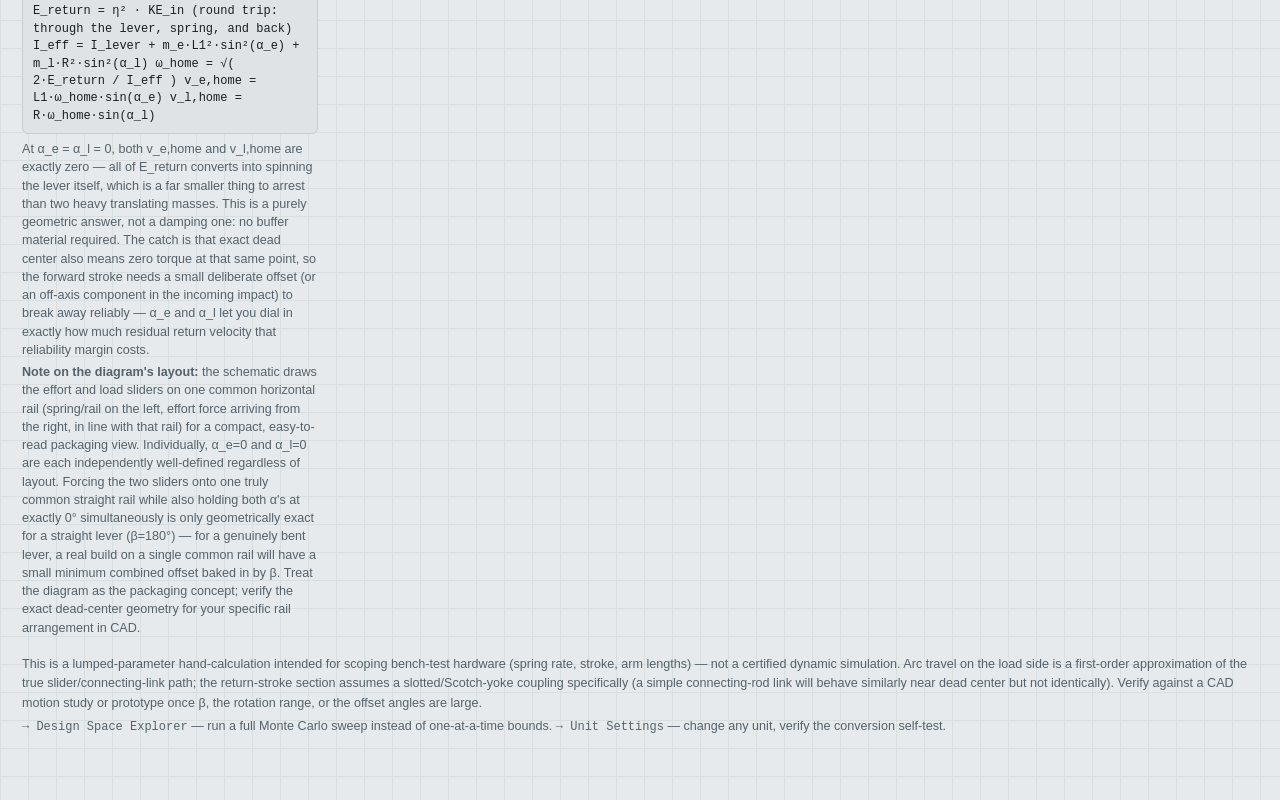
==== commit 480c5984: "Add fully configurable units, angle constraints, mass visuals, and per-parameter testing bounds - sh" ====
--- a/class3-lever-calculator/index.html
+++ b/class3-lever-calculator/index.html
@@ -5,6 +5,23 @@
 <meta name="viewport" content="width=device-width, initial-scale=1.0" />
 <title>Bent Class-3 Lever — Shock Absorber Calculator</title>
 <link rel="stylesheet" href="../shared/theme.css" />
+<style>
+  .bounds-table { width: 100%; border-collapse: collapse; }
+  .bounds-table th {
+    text-align: left; font-family: var(--font-mono); font-size: 10.2px; letter-spacing: 0.07em;
+    text-transform: uppercase; color: var(--ink-faint); padding: 4px 6px; border-bottom: 1px solid var(--line-strong);
+  }
+  .bounds-table td { padding: 6px 6px; border-bottom: 1px solid var(--line); font-size: 12.5px; }
+  .bounds-table tr:last-child td { border-bottom: none; }
+  .bounds-table input[type="number"] { width: 76px; font-size: 12.5px; padding: 5px 6px; }
+  .bounds-table td.param-name { color: var(--ink); white-space: nowrap; }
+
+  .tornado-row { display: grid; grid-template-columns: 120px 1fr; gap: 10px; align-items: center; margin-bottom: 10px; }
+  .tornado-row .pname { font-family: var(--font-mono); font-size: 11.5px; color: var(--ink-soft); }
+  .tornado-bar-track { position: relative; height: 20px; background: var(--surface-2); border-radius: 4px; overflow: hidden; }
+  .tornado-bar-fill { position: absolute; top: 0; bottom: 0; background: var(--accent-soft); border-left: 2px solid var(--accent); border-right: 2px solid var(--accent); }
+  .tornado-vals { display: flex; justify-content: space-between; font-family: var(--font-mono); font-size: 10.5px; color: var(--ink-faint); margin-top: 2px; }
+</style>
 </head>
 <body>
 <div class="wrap">
@@ -16,10 +33,7 @@
       <p class="sub">Solves the force, travel, and energy relationships for a class-3 lever with a bend at the effort point, driving a load mass down a linear bearing into a spring. Enter your geometry and impact conditions to get testable bench values.</p>
     </div>
     <div class="top-controls">
-      <div class="segmented" id="unitToggle" role="group" aria-label="Unit system">
-        <button data-unit="us" class="active">US CUSTOMARY</button>
-        <button data-unit="si">METRIC</button>
-      </div>
+      <a class="units-btn" id="unitsLink" href="settings.html">⚙ UNITS: <span class="cur" id="unitsSummary">…</span></a>
       <button class="theme-btn" id="themeToggle" type="button">◐ THEME</button>
     </div>
   </header>
@@ -32,25 +46,32 @@
       <div class="card">
         <h2><span class="n">01</span> Geometry &amp; Layout</h2>
         <div class="field-row">
-          <label>Fulcrum → Effort length (L₁)<span class="hint">pivot to effort-force application point</span></label>
+          <label><span class="label-text">Fulcrum → Effort length (L₁)</span><span class="hint">pivot to effort-force application point</span></label>
           <div class="input-unit">
             <input type="number" id="L1" step="0.01" />
             <span class="unit-tag" data-u="length"></span>
           </div>
         </div>
         <div class="field-row">
-          <label>Effort → Load length (L₂)<span class="hint">effort point to load-force application point</span></label>
+          <label><span class="label-text">Effort → Load length (L₂)</span><span class="hint">effort point to load-force application point</span></label>
           <div class="input-unit">
             <input type="number" id="L2" step="0.01" />
             <span class="unit-tag" data-u="length"></span>
           </div>
         </div>
         <div class="field-row angle-row">
-          <label>Bend angle at effort point (β)<span class="hint">interior angle between the two arm segments — 180° is a straight lever</span></label>
+          <label><span class="label-text">Bend angle at effort point (β)</span><span class="hint">interior angle between the two arm segments — 180° is a straight lever</span></label>
           <div class="slider-line">
             <input type="range" id="betaRange" min="20" max="180" step="1" />
             <input type="number" id="beta" min="20" max="180" step="1" />
-            <span class="unit-tag">deg</span>
+            <span class="unit-tag" data-u="angle"></span>
+          </div>
+        </div>
+        <div class="field-row">
+          <label><span class="label-text">Max lever rotation (constraint)</span><span class="hint">physical/mechanical limit — the angular room actually available between your hard stop and full extension</span></label>
+          <div class="input-unit">
+            <input type="number" id="maxDTheta" step="0.5" min="0.5" max="179" />
+            <span class="unit-tag" data-u="angle"></span>
           </div>
         </div>
       </div>
@@ -96,14 +117,14 @@
         </div>
 
         <div class="field-row" id="rowK">
-          <label>Spring rate (k)<span class="hint">from catalog / candidate spring</span></label>
+          <label><span class="label-text">Spring rate (k)</span><span class="hint">from catalog / candidate spring</span></label>
           <div class="input-unit">
             <input type="number" id="k" step="0.1" />
             <span class="unit-tag" data-u="rate"></span>
           </div>
         </div>
         <div class="field-row" id="rowX" style="display:none;">
-          <label>Available spring travel<span class="hint">packaging limit for the spring stroke</span></label>
+          <label><span class="label-text">Available spring travel</span><span class="hint">packaging limit for the spring stroke</span></label>
           <div class="input-unit">
             <input type="number" id="xBudget" step="0.01" />
             <span class="unit-tag" data-u="length"></span>
@@ -113,7 +134,7 @@
         <details class="advanced">
           <summary>Advanced — mechanism efficiency</summary>
           <div class="field-row">
-            <label>Efficiency (η)<span class="hint">lumps pivot friction, lever inertia, bearing drag. 1.0 = lossless</span></label>
+            <label><span class="label-text">Efficiency (η)</span><span class="hint">lumps pivot friction, lever inertia, bearing drag. 1.0 = lossless</span></label>
             <div class="input-unit">
               <input type="number" id="eta" step="1" min="10" max="100" />
               <span class="unit-tag">%</span>
@@ -129,14 +150,14 @@
           <label><span class="label-text">Effort-axis offset from dead center (α<sub>e</sub>)</span><span class="hint">0° = effort bearing exactly aligned with L₁ at the hard stop</span></label>
           <div class="input-unit">
             <input type="number" id="alphaEffort" step="0.5" min="0" max="45" />
-            <span class="unit-tag">deg</span>
+            <span class="unit-tag" data-u="angle"></span>
           </div>
         </div>
         <div class="field-row">
           <label><span class="label-text">Load-axis offset from dead center (α<sub>l</sub>)</span><span class="hint">0° = load bearing exactly aligned with R at the hard stop</span></label>
           <div class="input-unit">
             <input type="number" id="alphaLoad" step="0.5" min="0" max="45" />
-            <span class="unit-tag">deg</span>
+            <span class="unit-tag" data-u="angle"></span>
           </div>
         </div>
         <div class="field-row">
@@ -148,6 +169,17 @@
         </div>
       </div>
 
+      <div class="card">
+        <h2><span class="n">05</span> Testing Bounds (optional)</h2>
+        <p class="note" style="margin-top:-6px;">Fill in a lower/upper bound for any parameter you're still uncertain of and the panel on the right shows a one-at-a-time sensitivity range for the key outputs — how much each uncertain input actually moves the result, holding everything else at its primary value above. Leave blank to skip a parameter.</p>
+        <div class="table-wrap">
+          <table class="bounds-table" id="boundsTable">
+            <thead><tr><th>Parameter</th><th>Lower</th><th>Upper</th></tr></thead>
+            <tbody></tbody>
+          </table>
+        </div>
+      </div>
+
     </div>
 
     <!-- ============ OUTPUT COLUMN ============ -->
@@ -155,14 +187,12 @@
 
       <div class="card diagram-card">
         <h2 style="margin:16px 16px 0;"><span class="n">◆</span> Schematic (to scale, live)</h2>
-        <canvas id="lever" width="900" height="340"></canvas>
+        <canvas id="lever" width="900" height="360"></canvas>
         <div class="diagram-legend">
           <span class="item"><span class="swatch" style="background:var(--ink-faint); border-top:2px dashed var(--ink-faint); height:0;"></span> ready / hard stop</span>
           <span class="item"><span class="swatch" style="background:var(--ink);"></span> full extension</span>
-          <span class="item"><span class="swatch" style="background:var(--accent);"></span> effort force</span>
-          <span class="item"><span class="swatch" style="background:var(--ok);"></span> linear bearing + spring</span>
-          <span class="item"><span class="swatch" style="background:var(--ink-faint); border-top:1px dotted var(--ink-faint); height:0;"></span> dead-center reference</span>
-          <span class="item"><span class="swatch" style="background:var(--accent); border-top:2px dashed var(--accent); height:0;"></span> mounted axis offset (α)</span>
+          <span class="item"><span class="swatch" style="background:var(--accent);"></span> effort mass + force (from the right)</span>
+          <span class="item"><span class="swatch" style="background:var(--ok);"></span> load mass + linear rail + spring (on the left)</span>
         </div>
       </div>
 
@@ -272,6 +302,12 @@
           </div>
         </div>
         <p class="note">Both offsets at 0° concentrates all return energy into lever spin, so the load and effort masses themselves arrive at the hard stop with no velocity — only the (ideally light) lever needs arresting. A small nonzero offset is often deliberate, to guarantee the forward stroke reliably breaks away from dead center; this panel shows what that costs you.</p>
+      </div>
+
+      <div class="card">
+        <h2><span class="n">±</span> Sensitivity Across Testing Bounds</h2>
+        <p class="note" id="tornadoEmpty" style="margin-top:-6px;">Fill in a lower/upper bound for at least one parameter in card 05 to see how much it moves the key outputs.</p>
+        <div id="tornadoBody"></div>
       </div>
 
       <div class="card">
@@ -309,7 +345,7 @@
         <div class="formula">KE_in = ½·m_e·v_e²
 s_e(min) = KE_in / F_effort
 Δθ = s_e / L₁ &nbsp; (rotation from hard stop to full extension)</div>
-        <p>Raising the allowable design force F_effort is the only way to shrink s_e for a given impact energy — this is the direct answer to "how little can the effort mass move."</p>
+        <p>Raising the allowable design force F_effort is the only way to shrink s_e for a given impact energy — this is the direct answer to "how little can the effort mass move." The max lever rotation field (card 01) is your actual mechanical ceiling on Δθ — the status panel flags a design that needs more rotation than the hardware physically has room for.</p>
       </div>
       <div>
         <h3>Load handoff &amp; spring sizing</h3>
@@ -330,59 +366,75 @@
 v_e,home = L1·ω_home·sin(α_e)
 v_l,home = R·ω_home·sin(α_l)</div>
         <p>At α_e = α_l = 0, both v_e,home and v_l,home are exactly zero — all of E_return converts into spinning the lever itself, which is a far smaller thing to arrest than two heavy translating masses. This is a purely geometric answer, not a damping one: no buffer material required. The catch is that exact dead center also means zero torque at that same point, so the forward stroke needs a small deliberate offset (or an off-axis component in the incoming impact) to break away reliably — α_e and α_l let you dial in exactly how much residual return velocity that reliability margin costs.</p>
+        <p><strong>Note on the diagram's layout:</strong> the schematic draws the effort and load sliders on one common horizontal rail (spring/rail on the left, effort force arriving from the right, in line with that rail) for a compact, easy-to-read packaging view. Individually, α_e=0 and α_l=0 are each independently well-defined regardless of layout. Forcing the two sliders onto one truly common straight rail while also holding both α's at exactly 0° simultaneously is only geometrically exact for a straight lever (β=180°) — for a genuinely bent lever, a real build on a single common rail will have a small minimum combined offset baked in by β. Treat the diagram as the packaging concept; verify the exact dead-center geometry for your specific rail arrangement in CAD.</p>
+      </div>
+      <div>
+        <h3>Sensitivity across testing bounds</h3>
+        <p>For each parameter with a lower/upper bound filled in (card 05), the tool re-runs the physics with just that one parameter swapped to its bound value — everything else held at its primary value — and reports the resulting range for the key outputs. This is a standard one-at-a-time ("tornado") sensitivity check: it tells you which uncertain input actually matters, not a worst-case combination of all of them at once (for that, sweep the full space in the Design Space Explorer).</p>
       </div>
     </div>
     <p class="note" style="margin-top:14px;">This is a lumped-parameter hand-calculation intended for scoping bench-test hardware (spring rate, stroke, arm lengths) — not a certified dynamic simulation. Arc travel on the load side is a first-order approximation of the true slider/connecting-link path; the return-stroke section assumes a slotted/Scotch-yoke coupling specifically (a simple connecting-rod link will behave similarly near dead center but not identically). Verify against a CAD motion study or prototype once β, the rotation range, or the offset angles are large.</p>
+    <p class="note"><a class="backlink" href="optimizer.html">→ Design Space Explorer</a> — run a full Monte Carlo sweep instead of one-at-a-time bounds. <a class="backlink" href="settings.html">→ Unit Settings</a> — change any unit, verify the conversion self-test.</p>
   </footer>
 
 </div>
 
+<script src="../shared/units.js"></script>
+<script src="../shared/unit-prefs.js"></script>
 <script src="physics.js"></script>
 <script>
 (function () {
   "use strict";
 
-  const { IN_TO_M, LBF_TO_N, LBM_TO_KG, DEG_TO_RAD, G, INERTIA_US_TO_SI, UNITS, toSI, fromSI, clamp } = window.LeverPhysics;
-
-  // ---------- state: canonical SI values ----------
-  let sys = "us";
+  const SU = window.SharedUnits;
+  const { clamp } = window.LeverPhysics;
+  const DEG_TO_RAD = Math.PI / 180;
+
+  let unitPrefs = window.SharedUnitPrefs.load();
+
+  // ---------- parameter metadata (id -> unit kind; 'deg' handled via angle pref, 'pct' is dimensionless) ----------
+  const KIND_OF = {
+    L1: "length", L2: "length", Fe: "force", me: "mass", ve: "velocity",
+    ml: "mass", k: "rate", xBudget: "length", ILever: "inertia"
+  };
+  const ANGLE_IDS = { beta: "beta", maxDTheta: "maxDTheta", alphaEffort: "alphaEffort", alphaLoad: "alphaLoad" };
+
+  function uOf(kind) { return unitPrefs[kind]; }
+  function toSI(kind, v) { return SU.toSI(kind, parseFloat(v) || 0, uOf(kind)); }
+  function fromSI(kind, v) { return SU.fromSI(kind, v, uOf(kind)); }
+  function toSIAngleDeg(vInPrefUnit) { return SU.fromSI("angle", SU.toSI("angle", parseFloat(vInPrefUnit) || 0, uOf("angle")), "deg"); }
+  function fromDegToPrefAngle(deg) { return SU.fromSI("angle", SU.toSI("angle", deg, "deg"), uOf("angle")); }
+
+  // ---------- state: canonical SI values (angles stored as plain degrees, physics.js's contract) ----------
   const state = {
-    L1: 2.0 * IN_TO_M,
-    L2: 5.0 * IN_TO_M,
-    beta: 150,
-    Fe: 300 * LBF_TO_N,
-    me: 0.5 * LBM_TO_KG,
-    ve: 120 * IN_TO_M,
-    ml: 2.0 * LBM_TO_KG,
-    k: 50 * LBF_TO_N / IN_TO_M,
-    xBudget: 1.0 * IN_TO_M,
-    eta: 0.85,
-    springMode: "givenK",
-    alphaEffort: 3,
-    alphaLoad: 3,
-    ILever: 1.0 * INERTIA_US_TO_SI
+    L1: 0.0508, L2: 0.127, beta: 150, maxDTheta: 150,
+    Fe: 1334.4664845781501, me: 0.226796185, ve: 3.048,
+    ml: 0.90718474, k: 8756.339, xBudget: 0.0254,
+    eta: 0.85, springMode: "givenK",
+    alphaEffort: 3, alphaLoad: 3, ILever: 0.00029263965342920003
   };
 
-  const ids = ["L1", "L2", "Fe", "me", "ve", "ml", "k", "xBudget", "ILever"];
-  const kindOf = { L1: "length", L2: "length", Fe: "force", me: "mass", ve: "velocity", ml: "mass", k: "rate", xBudget: "length", ILever: "inertia" };
+  const lengthMassForceIds = ["L1", "L2", "Fe", "me", "ve", "ml", "k", "xBudget", "ILever"];
 
   function refreshUnitTags() {
     document.querySelectorAll(".unit-tag[data-u]").forEach(el => {
-      el.textContent = UNITS[sys][el.getAttribute("data-u")];
+      const kind = el.getAttribute("data-u");
+      el.textContent = SU.label(kind, uOf(kind));
     });
+    document.getElementById("unitsSummary").textContent =
+      `${uOf("length")}/${uOf("force")}/${uOf("mass")}`;
   }
 
   function pushStateToInputs() {
-    ids.forEach(id => {
-      const el = document.getElementById(id);
-      const v = fromSI(kindOf[id], state[id], sys);
-      el.value = round(v, 4);
+    lengthMassForceIds.forEach(id => {
+      document.getElementById(id).value = round(fromSI(KIND_OF[id], state[id]), 4);
     });
-    document.getElementById("beta").value = state.beta;
-    document.getElementById("betaRange").value = state.beta;
+    ["beta", "maxDTheta", "alphaEffort", "alphaLoad"].forEach(id => {
+      document.getElementById(id).value = round(fromDegToPrefAngle(state[id]), 3);
+    });
+    document.getElementById("betaRange").value = state.beta; // slider always stays in degrees internally
     document.getElementById("eta").value = Math.round(state.eta * 100);
-    document.getElementById("alphaEffort").value = state.alphaEffort;
-    document.getElementById("alphaLoad").value = state.alphaLoad;
+    renderBoundsTable();
   }
 
   function round(v, d) {
@@ -394,24 +446,34 @@
     return v.toLocaleString(undefined, { minimumFractionDigits: d, maximumFractionDigits: d });
   }
 
-  // ---------- wire up inputs ----------
-  ids.forEach(id => {
+  // ---------- wire up primary inputs ----------
+  lengthMassForceIds.forEach(id => {
     document.getElementById(id).addEventListener("input", e => {
-      state[id] = toSI(kindOf[id], e.target.value, sys);
+      state[id] = toSI(KIND_OF[id], e.target.value);
+      compute();
+    });
+  });
+  ["maxDTheta", "alphaEffort", "alphaLoad"].forEach(id => {
+    document.getElementById(id).addEventListener("input", e => {
+      let deg = toSIAngleDeg(e.target.value);
+      if (!isFinite(deg)) deg = state[id];
+      if (id === "alphaEffort" || id === "alphaLoad") deg = clamp(deg, 0, 89.9);
+      if (id === "maxDTheta") deg = clamp(deg, 0.1, 179.9);
+      state[id] = deg;
       compute();
     });
   });
   document.getElementById("beta").addEventListener("input", e => {
-    let v = parseFloat(e.target.value);
-    if (isNaN(v)) return;
-    v = Math.min(180, Math.max(1, v));
-    state.beta = v;
-    document.getElementById("betaRange").value = v;
+    let deg = toSIAngleDeg(e.target.value);
+    if (!isFinite(deg)) return;
+    deg = clamp(deg, 1, 180);
+    state.beta = deg;
+    document.getElementById("betaRange").value = deg;
     compute();
   });
   document.getElementById("betaRange").addEventListener("input", e => {
     state.beta = parseFloat(e.target.value);
-    document.getElementById("beta").value = state.beta;
+    document.getElementById("beta").value = round(fromDegToPrefAngle(state.beta), 3);
     compute();
   });
   document.getElementById("eta").addEventListener("input", e => {
@@ -419,18 +481,6 @@
     if (isNaN(v)) v = 85;
     v = Math.min(100, Math.max(5, v));
     state.eta = v / 100;
-    compute();
-  });
-  document.getElementById("alphaEffort").addEventListener("input", e => {
-    let v = parseFloat(e.target.value);
-    if (isNaN(v)) v = 0;
-    state.alphaEffort = clamp(v, 0, 89.9);
-    compute();
-  });
-  document.getElementById("alphaLoad").addEventListener("input", e => {
-    let v = parseFloat(e.target.value);
-    if (isNaN(v)) v = 0;
-    state.alphaLoad = clamp(v, 0, 89.9);
     compute();
   });
   document.querySelectorAll('input[name="springMode"]').forEach(r => {
@@ -446,26 +496,122 @@
     });
   });
 
-  document.getElementById("unitToggle").addEventListener("click", e => {
-    const btn = e.target.closest("button[data-unit]");
-    if (!btn) return;
-    sys = btn.getAttribute("data-unit");
-    document.querySelectorAll("#unitToggle button").forEach(b => b.classList.toggle("active", b === btn));
-    refreshUnitTags();
-    pushStateToInputs();
-    compute();
-  });
-
   document.getElementById("themeToggle").addEventListener("click", () => {
     const root = document.documentElement;
     const cur = root.getAttribute("data-theme");
     const prefersDark = window.matchMedia("(prefers-color-scheme: dark)").matches;
-    let next;
-    if (!cur) next = prefersDark ? "light" : "dark";
-    else next = cur === "dark" ? "light" : "dark";
-    root.setAttribute("data-theme", next);
+    root.setAttribute("data-theme", !cur ? (prefersDark ? "light" : "dark") : (cur === "dark" ? "light" : "dark"));
     drawDiagram(lastCompute);
   });
+
+  // re-read unit prefs if changed on the settings page (same tab back-nav, or another tab)
+  window.addEventListener("focus", () => { unitPrefs = window.SharedUnitPrefs.load(); refreshUnitTags(); pushStateToInputs(); compute(); });
+  window.addEventListener("storage", e => { if (e.key === window.SharedUnitPrefs.STORAGE_KEY) { unitPrefs = window.SharedUnitPrefs.load(); refreshUnitTags(); pushStateToInputs(); compute(); } });
+
+  // ---------- testing bounds (per-parameter, display units) ----------
+  const BOUNDS_PARAMS = [
+    { id: "L1", label: "L₁", kind: "length" },
+    { id: "L2", label: "L₂", kind: "length" },
+    { id: "beta", label: "β", kind: "angle" },
+    { id: "Fe", label: "Fₑ", kind: "force" },
+    { id: "me", label: "mₑ", kind: "mass" },
+    { id: "ve", label: "vₑ", kind: "velocity" },
+    { id: "ml", label: "mₗ", kind: "mass" },
+    { id: "eta", label: "η (%)", kind: "pct" },
+    { id: "alphaEffort", label: "αₑ", kind: "angle" },
+    { id: "alphaLoad", label: "αₗ", kind: "angle" },
+    { id: "ILever", label: "I_lever", kind: "inertia" }
+  ];
+  const bounds = {}; // id -> { lo: displayVal|null, hi: displayVal|null }
+  BOUNDS_PARAMS.forEach(p => { bounds[p.id] = { lo: null, hi: null }; });
+
+  function renderBoundsTable() {
+    const tbody = document.querySelector("#boundsTable tbody");
+    tbody.innerHTML = "";
+    BOUNDS_PARAMS.forEach(p => {
+      if ((p.id === "k" || p.id === "xBudget")) return;
+      const tr = document.createElement("tr");
+      const unit = p.kind === "pct" ? "%" : p.kind === "angle" ? SU.label("angle", uOf("angle")) : SU.label(p.kind, uOf(p.kind));
+      tr.innerHTML = `
+        <td class="param-name">${p.label} <span class="hint" style="font-size:10px;">${unit}</span></td>
+        <td><input type="number" step="any" class="b-lo" placeholder="—"></td>
+        <td><input type="number" step="any" class="b-hi" placeholder="—"></td>`;
+      const loEl = tr.querySelector(".b-lo"), hiEl = tr.querySelector(".b-hi");
+      if (bounds[p.id].lo !== null) loEl.value = bounds[p.id].lo;
+      if (bounds[p.id].hi !== null) hiEl.value = bounds[p.id].hi;
+      loEl.addEventListener("input", e => { bounds[p.id].lo = e.target.value === "" ? null : parseFloat(e.target.value); compute(); });
+      hiEl.addEventListener("input", e => { bounds[p.id].hi = e.target.value === "" ? null : parseFloat(e.target.value); compute(); });
+      tbody.appendChild(tr);
+    });
+  }
+
+  function boundToSI(p, displayVal) {
+    if (p.kind === "pct") return displayVal / 100;
+    if (p.kind === "angle") return toSIAngleDeg(displayVal);
+    return SU.toSI(p.kind, displayVal, uOf(p.kind));
+  }
+
+  const TORNADO_METRICS = [
+    { id: "Fl", label: "Load force", kind: "force", get: r => r.Fl },
+    { id: "sE", label: "Effort travel", kind: "length", get: r => r.sE },
+    { id: "xMax", label: "Max load travel", kind: "length", get: r => r.xMax },
+    { id: "vLoadHome", label: "Load return velocity", kind: "velocity", get: r => r.vLoadHome }
+  ];
+
+  function computeSensitivity() {
+    const active = BOUNDS_PARAMS.filter(p => bounds[p.id].lo !== null || bounds[p.id].hi !== null);
+    if (!active.length) return null;
+
+    const rows = active.map(p => {
+      const b = bounds[p.id];
+      const loSI = b.lo !== null ? boundToSI(p, b.lo) : state[p.id];
+      const hiSI = b.hi !== null ? boundToSI(p, b.hi) : state[p.id];
+      const lo = Math.min(loSI, hiSI), hi = Math.max(loSI, hiSI);
+      const inputLo = Object.assign({}, state, { [p.id]: lo });
+      const inputHi = Object.assign({}, state, { [p.id]: hi });
+      const rLo = window.LeverPhysics.computeAll(inputLo);
+      const rHi = window.LeverPhysics.computeAll(inputHi);
+      return { param: p, rLo, rHi };
+    });
+    return rows;
+  }
+
+  function renderTornado(rows) {
+    const body = document.getElementById("tornadoBody");
+    const empty = document.getElementById("tornadoEmpty");
+    if (!rows) { body.innerHTML = ""; empty.style.display = ""; return; }
+    empty.style.display = "none";
+    body.innerHTML = "";
+    TORNADO_METRICS.forEach(m => {
+      const h3 = document.createElement("div");
+      h3.style.cssText = "font-family:var(--font-mono);font-size:11px;letter-spacing:.08em;text-transform:uppercase;color:var(--ink-faint);margin:14px 0 8px;";
+      h3.textContent = m.label;
+      body.appendChild(h3);
+
+      const vals = rows.map(row => ({
+        name: row.param.label,
+        lo: fromSI(m.kind, m.get(row.rLo)),
+        hi: fromSI(m.kind, m.get(row.rHi))
+      }));
+      const allVals = vals.flatMap(v => [v.lo, v.hi]).filter(isFinite);
+      const gMin = Math.min(...allVals), gMax = Math.max(...allVals);
+
+      vals.forEach(v => {
+        const lo = Math.min(v.lo, v.hi), hi = Math.max(v.lo, v.hi);
+        const row = document.createElement("div");
+        row.className = "tornado-row";
+        const leftPct = gMax > gMin ? ((lo - gMin) / (gMax - gMin)) * 100 : 0;
+        const widthPct = gMax > gMin ? ((hi - lo) / (gMax - gMin)) * 100 : 100;
+        row.innerHTML = `
+          <div class="pname">${v.name}</div>
+          <div>
+            <div class="tornado-bar-track"><div class="tornado-bar-fill" style="left:${leftPct}%; width:${Math.max(widthPct, 1.5)}%;"></div></div>
+            <div class="tornado-vals"><span>${fmt(lo, 3)} ${SU.label(m.kind, uOf(m.kind))}</span><span>${fmt(hi, 3)} ${SU.label(m.kind, uOf(m.kind))}</span></div>
+          </div>`;
+        body.appendChild(row);
+      });
+    });
+  }
 
   // ---------- physics ----------
   let lastCompute = null;
@@ -490,9 +636,8 @@
   function compute() {
     const r = computeAll();
     lastCompute = r;
-    const u = UNITS[sys];
-
-    // status
+    const angleUnit = SU.label("angle", uOf("angle"));
+
     const statusRow = document.getElementById("statusRow");
     statusRow.innerHTML = "";
     if (r.warnings.length === 0) {
@@ -502,62 +647,59 @@
       r.warnings.forEach(w => statusRow.appendChild(statusChip(w, false)));
     }
 
-    setStat("out_Fl", fromSI("force", r.Fl, sys), u.force, 2);
+    setStat("out_Fl", fromSI("force", r.Fl), SU.label("force", uOf("force")), 2);
     setStat("out_MA", r.MA, "", 3);
-    setStat("out_R", fromSI("length", r.R, sys), u.length, 3);
-    setStat("out_gamma", r.gammaDeg, "deg", 1);
-
-    setStat("out_se", fromSI("length", r.sE, sys), u.length, 3);
-    setStat("out_dtheta", r.dThetaDeg, "deg", 1);
-    setStat("out_sl", fromSI("length", r.sL, sys), u.length, 3);
-    setStat("out_vl", fromSI("velocity", r.vL, sys), u.velocity, 2);
+    setStat("out_R", fromSI("length", r.R), SU.label("length", uOf("length")), 3);
+    setStat("out_gamma", fromDegToPrefAngle(r.gammaDeg), angleUnit, 3);
+
+    setStat("out_se", fromSI("length", r.sE), SU.label("length", uOf("length")), 3);
+    setStat("out_dtheta", fromDegToPrefAngle(r.dThetaDeg), angleUnit, 3);
+    setStat("out_sl", fromSI("length", r.sL), SU.label("length", uOf("length")), 3);
+    setStat("out_vl", fromSI("velocity", r.vL), SU.label("velocity", uOf("velocity")), 2);
     setStat("out_te", r.tE * 1000, "ms", 2);
     setStat("out_tl", r.tL * 1000, "ms", 2);
 
-    setStat("out_xmax", fromSI("length", r.xMax, sys), u.length, 3);
-    setStat("out_kreq", fromSI("rate", r.kUsed, sys), u.rate, 2);
-    setStat("out_Fspring", fromSI("force", r.FspringMax, sys), u.force, 2);
+    setStat("out_xmax", fromSI("length", r.xMax), SU.label("length", uOf("length")), 3);
+    setStat("out_kreq", fromSI("rate", r.kUsed), SU.label("rate", uOf("rate")), 2);
+    setStat("out_Fspring", fromSI("force", r.FspringMax), SU.label("force", uOf("force")), 2);
     setStat("out_tspring", r.tSpring * 1000, "ms", 2);
 
-    // return stroke
     const returnStatusRow = document.getElementById("returnStatusRow");
     returnStatusRow.innerHTML = "";
     r.returnWarnings.forEach(w => returnStatusRow.appendChild(statusChip(w, r.deadCenter && r.Ieff > 1e-12)));
 
-    const energyUnit = sys === "us" ? "in·lbf" : "J";
-    const energyReturn = sys === "us" ? r.Ereturn / (LBF_TO_N * IN_TO_M) : r.Ereturn;
-    setStat("out_Ereturn", energyReturn, energyUnit, 4);
-    setStat("out_Ieff", fromSI("inertia", r.Ieff, sys), u.inertia, sys === "us" ? 4 : 6);
+    setStat("out_Ereturn", fromSI("energy", r.Ereturn), SU.label("energy", uOf("energy")), 4);
+    setStat("out_Ieff", fromSI("inertia", r.Ieff), SU.label("inertia", uOf("inertia")), 6);
     setStat("out_omega", r.omegaHome, "rad/s", 2);
     setStat("out_omegaRpm", r.omegaHomeRpm, "rpm-eq.", 1);
-    setStat("out_veHome", fromSI("velocity", r.vEffortHome, sys), u.velocity, 3);
-    setStat("out_vlHome", fromSI("velocity", r.vLoadHome, sys), u.velocity, 3);
+    setStat("out_veHome", fromSI("velocity", r.vEffortHome), SU.label("velocity", uOf("velocity")), 3);
+    setStat("out_vlHome", fromSI("velocity", r.vLoadHome), SU.label("velocity", uOf("velocity")), 3);
 
     buildSummary(r);
     drawDiagram(r);
+    renderTornado(computeSensitivity());
   }
 
   function buildSummary(r) {
-    const u = UNITS[sys];
-    const energyUnit = sys === "us" ? "in·lbf" : "J";
-    const energyReturn = sys === "us" ? r.Ereturn / (LBF_TO_N * IN_TO_M) : r.Ereturn;
+    const angleUnit = SU.label("angle", uOf("angle"));
     const rows = [
-      ["Load force (F_l)", fromSI("force", r.Fl, sys), u.force, 2],
-      ["Effective load arm (R)", fromSI("length", r.R, sys), u.length, 3],
-      ["Lever rotation, hard stop → full extension (Δθ)", r.dThetaDeg, "deg", 1],
-      ["Minimum effort-side travel (s_e)", fromSI("length", r.sE, sys), u.length, 3],
-      ["Load-side arc travel, powered phase (s_l)", fromSI("length", r.sL, sys), u.length, 3],
-      ["Load handoff velocity (v_l)", fromSI("velocity", r.vL, sys), u.velocity, 2],
-      [state.springMode === "givenK" ? "Max load-mass travel (x_max)" : "Load-mass travel (from budget)", fromSI("length", r.xMax, sys), u.length, 3],
-      [state.springMode === "givenK" ? "Spring rate (as entered)" : "Required spring rate", fromSI("rate", r.kUsed, sys), u.rate, 2],
-      ["Peak spring force", fromSI("force", r.FspringMax, sys), u.force, 2],
+      ["Load force (F_l)", fromSI("force", r.Fl), SU.label("force", uOf("force")), 2],
+      ["Effective load arm (R)", fromSI("length", r.R), SU.label("length", uOf("length")), 3],
+      ["Lever rotation, hard stop → full extension (Δθ)", fromDegToPrefAngle(r.dThetaDeg), angleUnit, 3],
+      ["Max lever rotation constraint", fromDegToPrefAngle(r.maxDThetaDeg), angleUnit, 3],
+      ["Minimum effort-side travel (s_e)", fromSI("length", r.sE), SU.label("length", uOf("length")), 3],
+      ["Load-side arc travel, powered phase (s_l)", fromSI("length", r.sL), SU.label("length", uOf("length")), 3],
+      ["Load handoff velocity (v_l)", fromSI("velocity", r.vL), SU.label("velocity", uOf("velocity")), 2],
+      [state.springMode === "givenK" ? "Max load-mass travel (x_max)" : "Load-mass travel (from budget)", fromSI("length", r.xMax), SU.label("length", uOf("length")), 3],
+      [state.springMode === "givenK" ? "Spring rate (as entered)" : "Required spring rate", fromSI("rate", r.kUsed), SU.label("rate", uOf("rate")), 2],
+      ["Peak spring force", fromSI("force", r.FspringMax), SU.label("force", uOf("force")), 2],
       ["Peak deceleration at max compression", r.aMaxG, "g", 2],
-      ["Total linear-bearing travel needed", fromSI("length", r.totalTravel, sys), u.length, 3],
+      ["Total linear-bearing travel needed", fromSI("length", r.totalTravel), SU.label("length", uOf("length")), 3],
       ["Total event duration (est.)", r.totalTime * 1000, "ms", 2],
-      ["Round-trip return energy at home stop", energyReturn, energyUnit, 4],
+      ["Round-trip return energy at home stop", fromSI("energy", r.Ereturn), SU.label("energy", uOf("energy")), 4],
       ["Lever spin at home contact (ω)", r.omegaHome, "rad/s", 2],
-      ["Effort mass return velocity at contact", fromSI("velocity", r.vEffortHome, sys), u.velocity, 3],
-      ["Load mass return velocity at contact", fromSI("velocity", r.vLoadHome, sys), u.velocity, 3]
+      ["Effort mass return velocity at contact", fromSI("velocity", r.vEffortHome), SU.label("velocity", uOf("velocity")), 3],
+      ["Load mass return velocity at contact", fromSI("velocity", r.vLoadHome), SU.label("velocity", uOf("velocity")), 3]
     ];
     const tbody = document.querySelector("#summaryTable tbody");
     tbody.innerHTML = "";
@@ -576,7 +718,7 @@
     });
   }
 
-  // ---------- diagram ----------
+  // ---------- diagram: spring/rail on the left, effort force arriving from the right, colinear axis ----------
   const canvas = document.getElementById("lever");
   const ctx = canvas.getContext("2d");
 
@@ -588,16 +730,21 @@
     const rect = canvas.getBoundingClientRect();
     const dpr = window.devicePixelRatio || 1;
     canvas.width = Math.round(rect.width * dpr);
-    canvas.height = Math.round(340 * dpr);
+    canvas.height = Math.round(360 * dpr);
     ctx.setTransform(dpr, 0, 0, dpr, 0, 0);
     if (lastCompute) drawDiagram(lastCompute);
   }
   window.addEventListener("resize", resizeCanvas);
+
+  function massBoxSide(massSI) {
+    // mild cube-root scaling so the block visibly grows with mass without exploding
+    return clamp(10 + Math.cbrt(Math.max(massSI, 1e-6)) * 16, 12, 46);
+  }
 
   function drawDiagram(r) {
     if (!r) return;
     const rect = canvas.getBoundingClientRect();
-    const W = rect.width || 900, H = 340;
+    const W = rect.width || 900, H = 360;
     ctx.clearRect(0, 0, W, H);
 
     const ink = cssVar("--ink");
@@ -609,167 +756,129 @@
 
     const { L1, L2, beta } = r.geom;
     const span = Math.max(L1 + L2, r.R || 0, 0.05);
-    const scale = (W * 0.42) / span; // px per meter, leaves room for bearing/spring on the right
-
-    const F = { x: W * 0.18, y: H * 0.58 };
-    const theta0 = -28 * DEG_TO_RAD; // schematic "ready" orientation of FE
-
-    function armPts(theta0) {
-      const E = { x: F.x + L1 * scale * Math.cos(theta0), y: F.y + L1 * scale * Math.sin(theta0) };
-      const phiEF = theta0 + Math.PI;
+    const scale = (W * 0.30) / span;
+
+    const railY = H * 0.66;
+    const F = { x: W * 0.54, y: H * 0.16 };
+    const theta0 = 80 * DEG_TO_RAD; // ready pose: F->E points down-and-slightly-right
+
+    function armPts(theta) {
+      const E = { x: F.x + L1 * scale * Math.cos(theta), y: F.y + L1 * scale * Math.sin(theta) };
+      const phiEF = theta + Math.PI;
       const angleEP = phiEF - beta;
       const P = { x: E.x + L2 * scale * Math.cos(angleEP), y: E.y + L2 * scale * Math.sin(angleEP) };
       return { E, P };
     }
 
     const ready = armPts(theta0);
-    const full = armPts(theta0 - r.dTheta); // rotate "up" toward full extension
+    const full = armPts(theta0 - r.dTheta);
+
+    // the common rail (spring/load on the left, effort slider on the right)
+    const railLeftX = W * 0.08;
+    const railRightX = Math.max(full.E.x, ready.E.x) + 40;
+    ctx.strokeStyle = line; ctx.lineWidth = 1.4;
+    ctx.beginPath(); ctx.moveTo(railLeftX, railY); ctx.lineTo(railRightX, railY); ctx.stroke();
+
+    // wall + spring at the far LEFT
+    const wallX = railLeftX;
+    ctx.strokeStyle = ink; ctx.lineWidth = 2.4;
+    ctx.beginPath(); ctx.moveTo(wallX, railY - 20); ctx.lineTo(wallX, railY + 20); ctx.stroke();
+    const springEndX = wallX + Math.max(50, (Math.min(full.P.x, ready.P.x) - wallX) * 0.5);
+    ctx.strokeStyle = inkSoft; ctx.lineWidth = 1.6;
+    ctx.beginPath(); ctx.moveTo(wallX, railY);
+    const coils = 6, seg = (springEndX - wallX) / coils;
+    for (let i = 0; i < coils; i++) ctx.lineTo(wallX + seg * (i + 0.5), railY + (i % 2 === 0 ? -8 : 8));
+    ctx.lineTo(springEndX, railY);
+    ctx.stroke();
+    ctx.fillStyle = inkFaint; ctx.font = "10px " + cssVar("--font-mono");
+    ctx.fillText("spring", wallX + 6, railY - 26);
 
     // ground/pivot hatch symbol at F
-    ctx.strokeStyle = line;
-    ctx.fillStyle = inkFaint;
-    ctx.lineWidth = 1.4;
+    ctx.strokeStyle = line; ctx.fillStyle = inkFaint; ctx.lineWidth = 1.4;
     ctx.beginPath();
-    ctx.moveTo(F.x - 11, F.y + 16); ctx.lineTo(F.x + 11, F.y + 16); ctx.lineTo(F.x, F.y); ctx.closePath();
+    ctx.moveTo(F.x - 11, F.y - 16); ctx.lineTo(F.x + 11, F.y - 16); ctx.lineTo(F.x, F.y); ctx.closePath();
     ctx.stroke();
     for (let i = -10; i <= 10; i += 5) {
-      ctx.beginPath(); ctx.moveTo(F.x + i, F.y + 16); ctx.lineTo(F.x + i - 5, F.y + 24); ctx.stroke();
+      ctx.beginPath(); ctx.moveTo(F.x + i, F.y - 16); ctx.lineTo(F.x + i - 5, F.y - 24); ctx.stroke();
     }
 
     function drawArm(pts, style) {
-      ctx.strokeStyle = style.color;
-      ctx.lineWidth = style.width;
+      ctx.strokeStyle = style.color; ctx.lineWidth = style.width;
       ctx.setLineDash(style.dash || []);
       ctx.beginPath();
       ctx.moveTo(F.x, F.y); ctx.lineTo(pts.E.x, pts.E.y); ctx.lineTo(pts.P.x, pts.P.y);
       ctx.stroke();
       ctx.setLineDash([]);
     }
-
-    // ready (dashed, faint)
     drawArm(ready, { color: inkFaint, width: 1.6, dash: [5, 4] });
-    // full extension (solid, bold)
     drawArm(full, { color: ink, width: 2.6 });
 
     // rotation sweep arc at F
-    ctx.strokeStyle = inkFaint;
-    ctx.lineWidth = 1;
-    ctx.setLineDash([2, 3]);
+    ctx.strokeStyle = inkFaint; ctx.lineWidth = 1; ctx.setLineDash([2, 3]);
     ctx.beginPath();
-    const arcR = L1 * scale * 0.55;
-    ctx.arc(F.x, F.y, arcR, -theta0 * -1 + Math.PI, -theta0 * -1 + Math.PI, false); // no-op guard
-    ctx.stroke();
-    ctx.beginPath();
-    ctx.arc(F.x, F.y, arcR, theta0, theta0 - r.dTheta, true);
+    ctx.arc(F.x, F.y, L1 * scale * 0.5, theta0, theta0 - r.dTheta, true);
     ctx.stroke();
     ctx.setLineDash([]);
-
-    // dead-center alignment indicators: reference = home arm direction, actual = mounted bearing axis (offset by alpha)
-    function drawAlignment(refPt, alpha, color, len) {
-      const refAngle = Math.atan2(refPt.y - F.y, refPt.x - F.x);
-      const mountAngle = refAngle + alpha;
-      ctx.strokeStyle = inkFaint;
-      ctx.lineWidth = 1;
-      ctx.setLineDash([1, 3]);
-      ctx.beginPath();
-      ctx.moveTo(F.x, F.y);
-      ctx.lineTo(F.x + Math.cos(refAngle) * len, F.y + Math.sin(refAngle) * len);
-      ctx.stroke();
-      if (Math.abs(alpha) > 1e-4) {
-        ctx.strokeStyle = color;
-        ctx.setLineDash([4, 3]);
-        ctx.beginPath();
-        ctx.moveTo(F.x, F.y);
-        ctx.lineTo(F.x + Math.cos(mountAngle) * len, F.y + Math.sin(mountAngle) * len);
-        ctx.stroke();
-        ctx.setLineDash([]);
-        ctx.beginPath();
-        ctx.arc(F.x, F.y, len * 0.3, refAngle, mountAngle, alpha < 0);
-        ctx.stroke();
-      }
-      ctx.setLineDash([]);
-    }
-    drawAlignment(ready.E, r.geom.alphaEffort, accent, L1 * scale * 0.8);
-    drawAlignment(ready.P, r.geom.alphaLoad, ok, r.R * scale * 0.7);
 
     // fulcrum point
     ctx.fillStyle = ink;
     ctx.beginPath(); ctx.arc(F.x, F.y, 4.5, 0, Math.PI * 2); ctx.fill();
-    ctx.fillStyle = inkSoft;
-    ctx.font = "11px " + cssVar("--font-mono");
-    ctx.fillText("F", F.x - 4, F.y + 30);
-
-    // effort point + force arrow (on full-extension pose, most representative)
+    ctx.fillStyle = inkSoft; ctx.font = "11px " + cssVar("--font-mono");
+    ctx.fillText("F", F.x - 4, F.y - 30);
+
+    // pin markers at E and P (full-extension pose, most representative)
     ctx.fillStyle = accent;
     ctx.beginPath(); ctx.arc(full.E.x, full.E.y, 4, 0, Math.PI * 2); ctx.fill();
     ctx.fillText("E", full.E.x + 6, full.E.y - 6);
-    // perpendicular effort force arrow
-    const armAngle = Math.atan2(full.E.y - F.y, full.E.x - F.x);
-    const perp = armAngle - Math.PI / 2;
-    const aLen = 34;
-    const ax = full.E.x + Math.cos(perp) * aLen, ay = full.E.y + Math.sin(perp) * aLen;
-    drawArrow(full.E.x, full.E.y, ax, ay, accent, 2.2);
-    ctx.fillStyle = accent;
-    ctx.fillText("Fe", ax + 4, ay);
-
-    // load point
     ctx.fillStyle = ok;
     ctx.beginPath(); ctx.arc(full.P.x, full.P.y, 4, 0, Math.PI * 2); ctx.fill();
     ctx.fillText("P", full.P.x - 4, full.P.y - 10);
 
-    // linear bearing axis (horizontal from P to the right) + spring + slider block
-    const bearingY = full.P.y;
-    const bearingStartX = full.P.x;
-    const arcTravelPx = 18; // fixed small visual offset representing s_l already consumed getting here
-    const springZoneW = Math.min(140, W - bearingStartX - 60);
-    const bearingEndX = bearingStartX + Math.max(60, springZoneW);
-
-    ctx.strokeStyle = ok;
-    ctx.setLineDash([1, 4]);
-    ctx.lineWidth = 1.4;
-    ctx.beginPath(); ctx.moveTo(bearingStartX, bearingY); ctx.lineTo(bearingEndX, bearingY); ctx.stroke();
-    ctx.setLineDash([]);
-
-    // slider block at P
+    // slotted (Scotch-yoke) drop-links from each pin straight down/up to the common rail
+    function dropLink(pin, color) {
+      ctx.strokeStyle = color; ctx.setLineDash([1, 3]); ctx.lineWidth = 1.2;
+      ctx.beginPath(); ctx.moveTo(pin.x, pin.y); ctx.lineTo(pin.x, railY); ctx.stroke();
+      ctx.setLineDash([]);
+    }
+    dropLink(full.E, accent);
+    dropLink(full.P, ok);
+
+    // effort mass block (right side, on the rail) — sized to the actual mass
+    const meSide = massBoxSide(state.me);
+    ctx.fillStyle = accent;
+    ctx.fillRect(full.E.x - meSide / 2, railY - meSide / 2, meSide, meSide);
+    ctx.fillStyle = cssVar("--accent-ink");
+    ctx.font = "9.5px " + cssVar("--font-mono"); ctx.textAlign = "center";
+    ctx.fillText("mₑ", full.E.x, railY + 3);
+    ctx.textAlign = "left";
+
+    // load mass block (left side, on the rail)
+    const mlSide = massBoxSide(state.ml);
     ctx.fillStyle = ok;
-    ctx.fillRect(bearingStartX - 7, bearingY - 7, 14, 14);
-
-    // spring zigzag at the end
-    const coils = 6;
-    const springStart = bearingStartX + (bearingEndX - bearingStartX) * 0.35;
-    ctx.strokeStyle = inkSoft;
-    ctx.lineWidth = 1.6;
-    ctx.beginPath();
-    ctx.moveTo(springStart, bearingY);
-    const seg = (bearingEndX - springStart) / coils;
-    for (let i = 0; i < coils; i++) {
-      const x1 = springStart + seg * (i + 0.5);
-      ctx.lineTo(x1, bearingY + (i % 2 === 0 ? -9 : 9));
-    }
-    ctx.lineTo(bearingEndX, bearingY);
-    ctx.stroke();
-
-    // wall at end
-    ctx.strokeStyle = ink;
-    ctx.lineWidth = 2;
-    ctx.beginPath(); ctx.moveTo(bearingEndX, bearingY - 16); ctx.lineTo(bearingEndX, bearingY + 16); ctx.stroke();
-
-    ctx.fillStyle = inkFaint;
-    ctx.font = "10.5px " + cssVar("--font-mono");
-    ctx.fillText("linear bearing → spring", bearingStartX + 4, bearingY - 20);
-
-    // arm length labels
-    ctx.fillStyle = inkSoft;
-    ctx.font = "10.5px " + cssVar("--font-mono");
+    ctx.fillRect(full.P.x - mlSide / 2, railY - mlSide / 2, mlSide, mlSide);
+    ctx.fillStyle = cssVar("--surface");
+    ctx.font = "9.5px " + cssVar("--font-mono"); ctx.textAlign = "center";
+    ctx.fillText("mₗ", full.P.x, railY + 3);
+    ctx.textAlign = "left";
+
+    // effort force arrow — horizontal, in line with the rail, pointing left (into the mechanism, from the right)
+    const arrowY = railY - meSide / 2 - 14;
+    const arrowStartX = full.E.x + 46;
+    drawArrow(arrowStartX, arrowY, full.E.x + meSide / 2 + 4, arrowY, accent, 2.2);
+    ctx.fillStyle = accent; ctx.font = "10.5px " + cssVar("--font-mono");
+    ctx.fillText("Fe →", arrowStartX + 2, arrowY - 6);
+
+    // arm length + beta labels
+    ctx.fillStyle = inkSoft; ctx.font = "10.5px " + cssVar("--font-mono");
     const midFE = { x: (F.x + full.E.x) / 2, y: (F.y + full.E.y) / 2 };
-    ctx.fillText("L₁", midFE.x - 14, midFE.y - 6);
+    ctx.fillText("L₁", midFE.x + 8, midFE.y - 4);
     const midEP = { x: (full.E.x + full.P.x) / 2, y: (full.E.y + full.P.y) / 2 };
-    ctx.fillText("L₂", midEP.x + 6, midEP.y - 6);
-
-    // beta arc label at E
-    ctx.fillStyle = accent;
-    ctx.font = "10px " + cssVar("--font-mono");
-    ctx.fillText("β", full.E.x - 16, full.E.y + 14);
+    ctx.fillText("L₂", midEP.x - 16, midEP.y - 4);
+    ctx.fillStyle = accent; ctx.font = "10px " + cssVar("--font-mono");
+    ctx.fillText("β", full.E.x + 12, full.E.y + 14);
+
+    ctx.fillStyle = inkFaint; ctx.font = "10px " + cssVar("--font-mono");
+    ctx.fillText("linear rail", (railLeftX + railRightX) / 2 - 24, railY + 24);
   }
 
   function drawArrow(x1, y1, x2, y2, color, width) {
--- a/shared/theme.css
+++ b/shared/theme.css
@@ -129,6 +129,31 @@
   .theme-btn:hover { color: var(--ink); }
   .theme-btn:focus-visible { outline: 2px solid var(--focus); }
 
+  .backlink { font-family: var(--font-mono); font-size: 12px; color: var(--ink-soft); text-decoration: none; }
+  .backlink:hover { color: var(--accent); }
+
+  .units-btn {
+    display: inline-flex; align-items: center; gap: 8px; border: 1px solid var(--line-strong);
+    background: var(--surface); color: var(--ink-soft); border-radius: 7px; padding: 8px 12px;
+    font-family: var(--font-mono); font-size: 11.5px; text-decoration: none; letter-spacing: 0.02em;
+  }
+  .units-btn:hover { color: var(--accent); border-color: var(--accent); }
+  .units-btn .cur { color: var(--ink); font-weight: 700; }
+
+  .run-btn {
+    background: var(--accent); color: var(--accent-ink); border: none; border-radius: 7px;
+    padding: 10px 18px; font-family: var(--font-mono); font-size: 13px; font-weight: 700;
+    letter-spacing: 0.03em; cursor: pointer;
+  }
+  .run-btn:hover { filter: brightness(1.06); }
+  .run-btn:disabled { opacity: 0.5; cursor: default; }
+  .ghost-btn {
+    background: var(--surface-2); color: var(--ink-soft); border: 1px solid var(--line-strong);
+    border-radius: 7px; padding: 9px 14px; font-family: var(--font-mono); font-size: 12px;
+    cursor: pointer; letter-spacing: 0.02em;
+  }
+  .ghost-btn:hover { color: var(--ink); }
+
   /* ---------- layout ---------- */
   .layout { display: grid; grid-template-columns: minmax(320px, 420px) 1fr; gap: 20px; align-items: start; }
   @media (max-width: 920px) { .layout { grid-template-columns: 1fr; } }
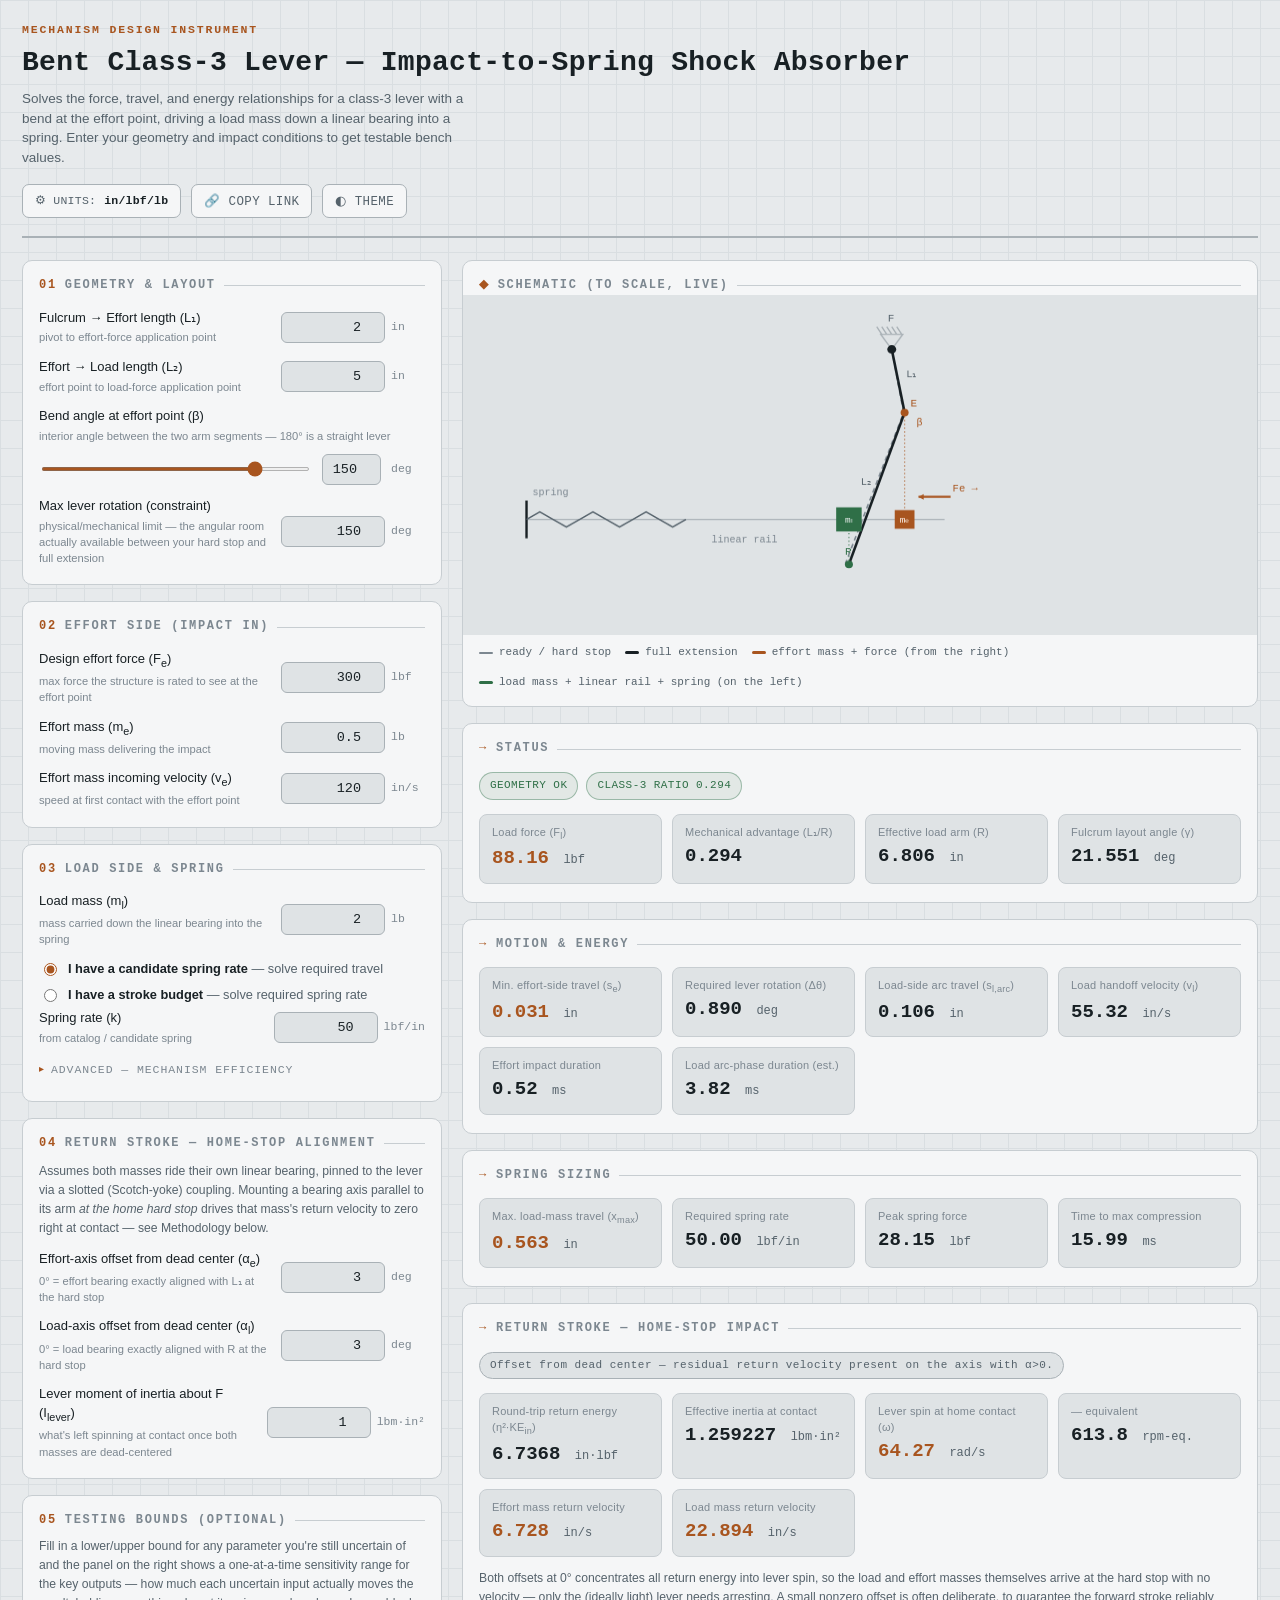
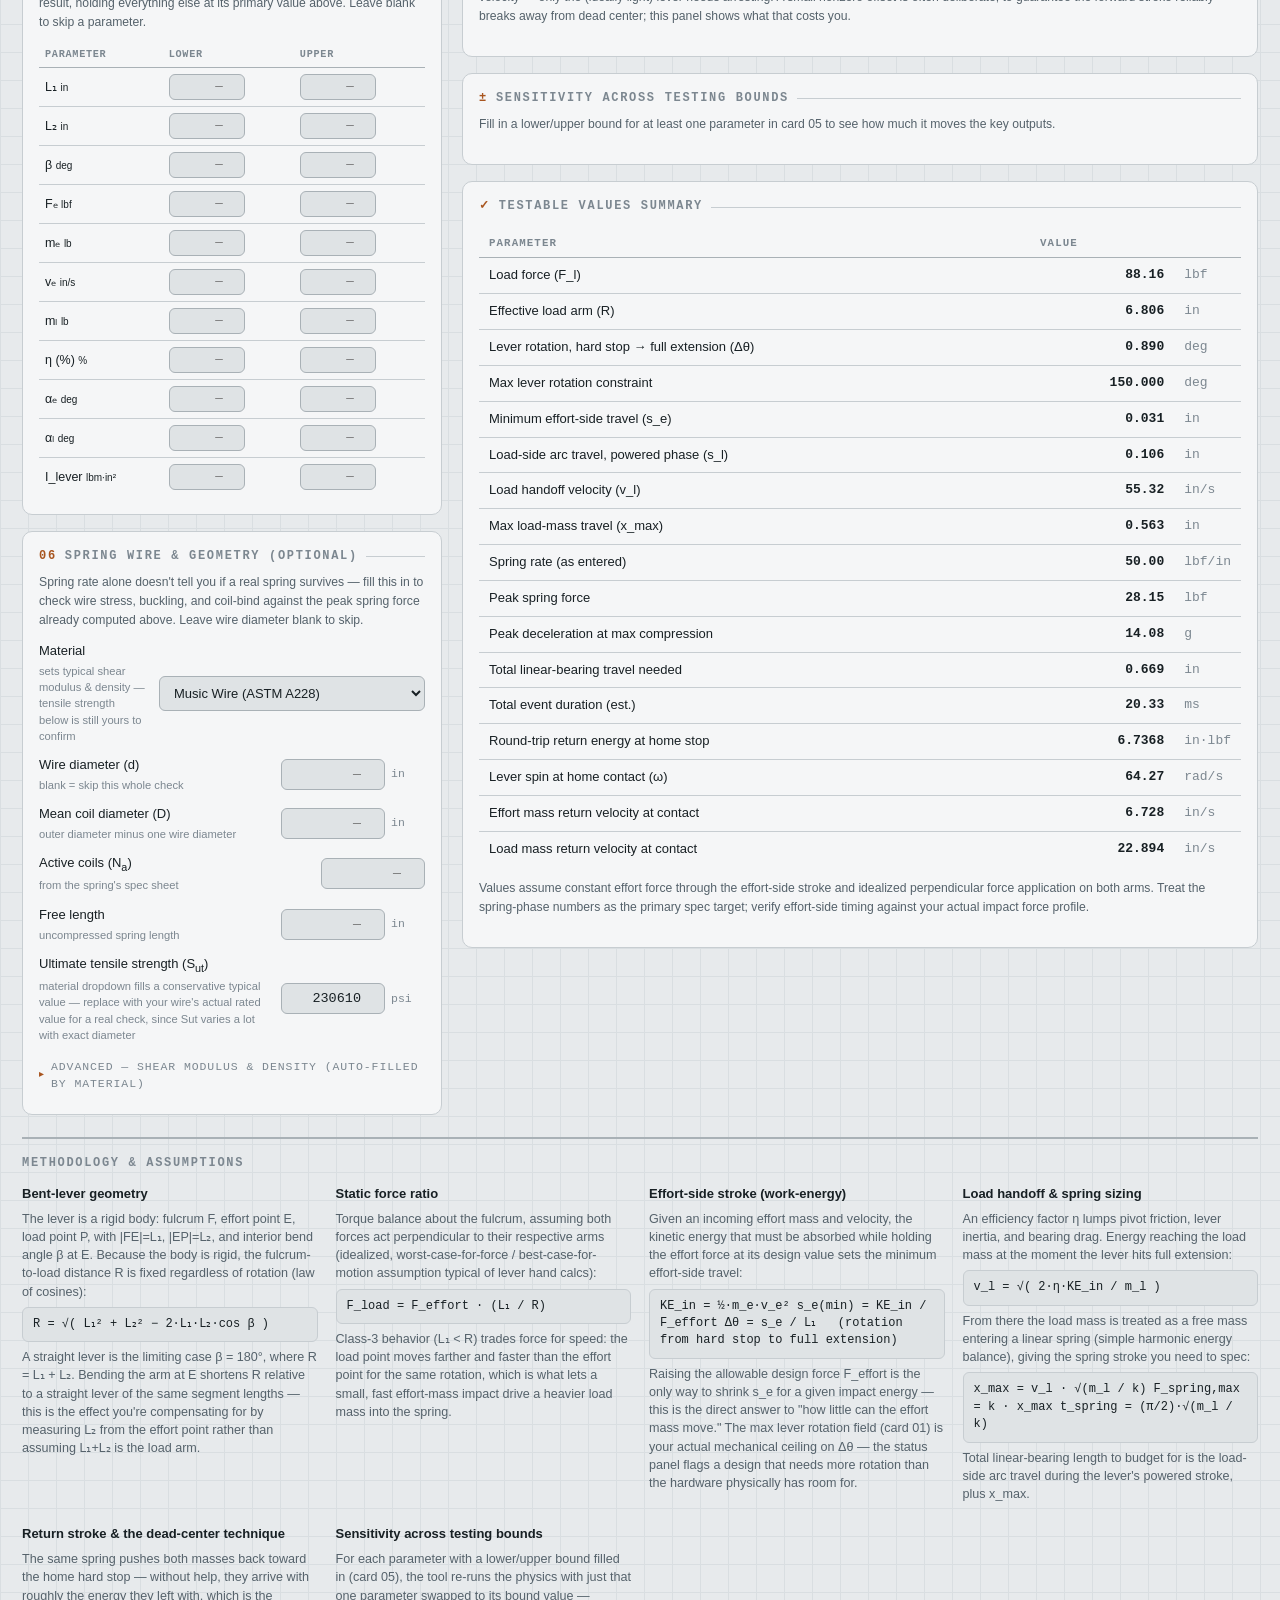
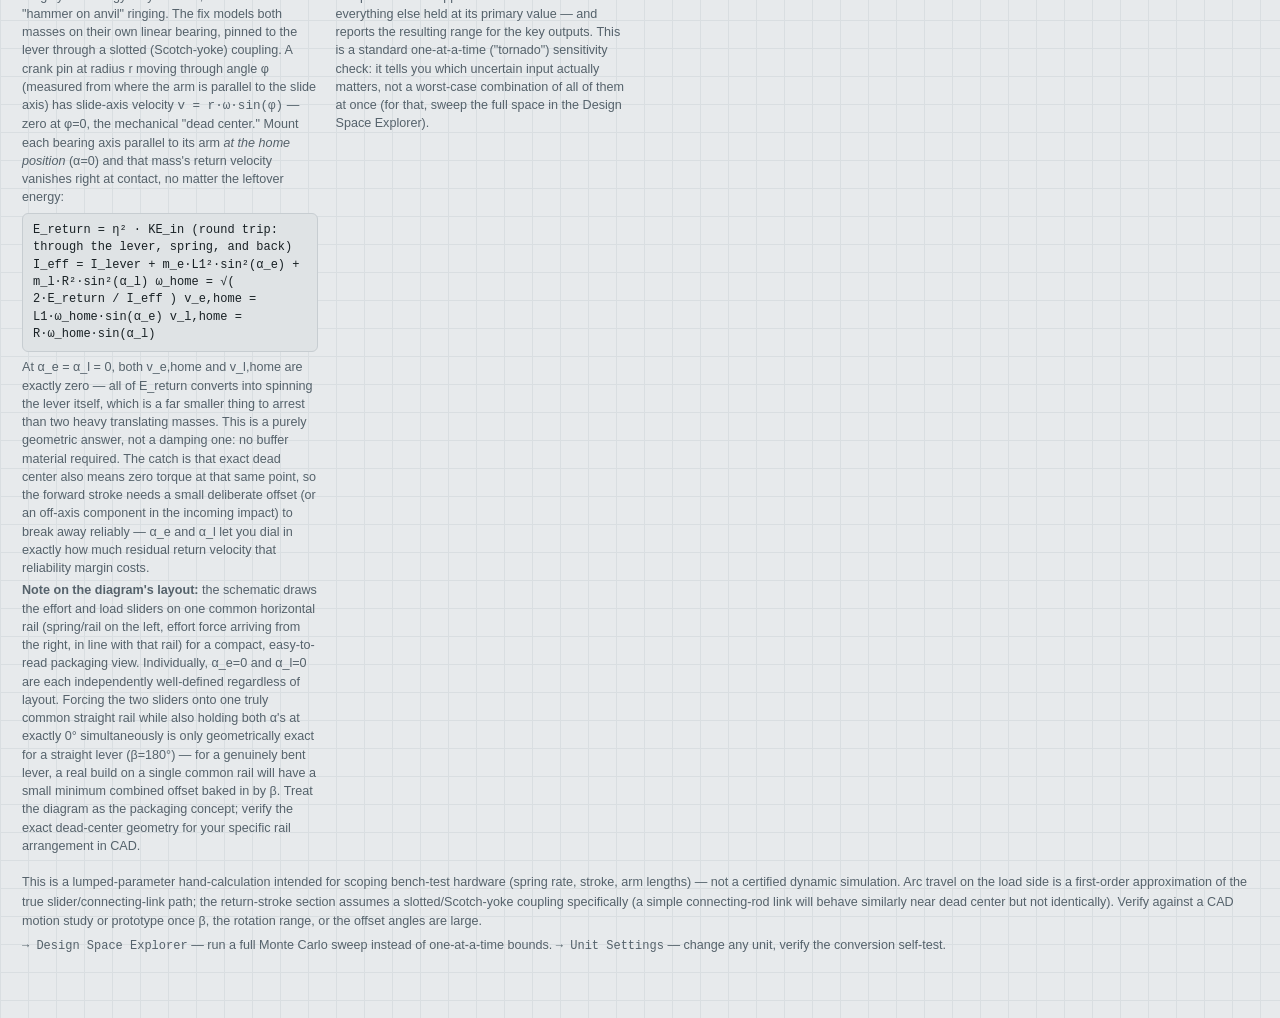
==== commit 3ec0d5f3: "Fix audit-found bugs, add spring wire check, and a shareable permalink Bug fixes (from a fresh code " ====
--- a/class3-lever-calculator/index.html
+++ b/class3-lever-calculator/index.html
@@ -34,6 +34,7 @@
     </div>
     <div class="top-controls">
       <a class="units-btn" id="unitsLink" href="settings.html">⚙ UNITS: <span class="cur" id="unitsSummary">…</span></a>
+      <button class="theme-btn" id="copyLinkBtn" type="button">🔗 COPY LINK</button>
       <button class="theme-btn" id="themeToggle" type="button">◐ THEME</button>
     </div>
   </header>
@@ -136,7 +137,7 @@
           <div class="field-row">
             <label><span class="label-text">Efficiency (η)</span><span class="hint">lumps pivot friction, lever inertia, bearing drag. 1.0 = lossless</span></label>
             <div class="input-unit">
-              <input type="number" id="eta" step="1" min="10" max="100" />
+              <input type="number" id="eta" step="1" min="5" max="100" />
               <span class="unit-tag">%</span>
             </div>
           </div>
@@ -180,6 +181,55 @@
         </div>
       </div>
 
+      <div class="card">
+        <h2><span class="n">06</span> Spring Wire &amp; Geometry (optional)</h2>
+        <p class="note" style="margin-top:-6px;">Spring rate alone doesn't tell you if a real spring survives — fill this in to check wire stress, buckling, and coil-bind against the peak spring force already computed above. Leave wire diameter blank to skip.</p>
+        <div class="field-row">
+          <label><span class="label-text">Material</span><span class="hint">sets typical shear modulus &amp; density — tensile strength below is still yours to confirm</span></label>
+          <div class="input-unit">
+            <select id="springMaterial" style="width:100%; padding:8px 10px; border-radius:6px; border:1px solid var(--line-strong); background:var(--surface-2); color:var(--ink); font-family:var(--font-sans); font-size:13px;">
+              <option value="music">Music Wire (ASTM A228)</option>
+              <option value="chromeVanadium">Chrome Vanadium (ASTM A231/A232)</option>
+              <option value="chromeSilicon">Chrome Silicon (ASTM A401)</option>
+              <option value="stainless302">Stainless Steel 302/304 (ASTM A313)</option>
+              <option value="phosphorBronze">Phosphor Bronze (ASTM B159)</option>
+              <option value="custom">Custom</option>
+            </select>
+          </div>
+        </div>
+        <div class="field-row">
+          <label><span class="label-text">Wire diameter (d)</span><span class="hint">blank = skip this whole check</span></label>
+          <div class="input-unit"><input type="number" id="wireDiameter" step="any" placeholder="—"><span class="unit-tag" data-u="length"></span></div>
+        </div>
+        <div class="field-row">
+          <label><span class="label-text">Mean coil diameter (D)</span><span class="hint">outer diameter minus one wire diameter</span></label>
+          <div class="input-unit"><input type="number" id="coilDiameter" step="any" placeholder="—"><span class="unit-tag" data-u="length"></span></div>
+        </div>
+        <div class="field-row">
+          <label><span class="label-text">Active coils (N<sub>a</sub>)</span><span class="hint">from the spring's spec sheet</span></label>
+          <div class="input-unit"><input type="number" id="activeCoils" step="0.25" placeholder="—"></div>
+        </div>
+        <div class="field-row">
+          <label><span class="label-text">Free length</span><span class="hint">uncompressed spring length</span></label>
+          <div class="input-unit"><input type="number" id="freeLength" step="any" placeholder="—"><span class="unit-tag" data-u="length"></span></div>
+        </div>
+        <div class="field-row">
+          <label><span class="label-text">Ultimate tensile strength (S<sub>ut</sub>)</span><span class="hint">material dropdown fills a conservative typical value — replace with your wire's actual rated value for a real check, since Sut varies a lot with exact diameter</span></label>
+          <div class="input-unit"><input type="number" id="sut" step="any"><span class="unit-tag" data-u="stress"></span></div>
+        </div>
+        <details class="advanced">
+          <summary>Advanced — shear modulus &amp; density (auto-filled by material)</summary>
+          <div class="field-row">
+            <label><span class="label-text">Shear modulus (G)</span><span class="hint">stiffness of the wire material itself</span></label>
+            <div class="input-unit"><input type="number" id="shearModulus" step="any"><span class="unit-tag" data-u="stress"></span></div>
+          </div>
+          <div class="field-row">
+            <label><span class="label-text">Density (ρ)</span><span class="hint">for the spring-surge frequency check</span></label>
+            <div class="input-unit"><input type="number" id="wireDensity" step="any"><span class="unit-tag">kg/m³</span></div>
+          </div>
+        </details>
+      </div>
+
     </div>
 
     <!-- ============ OUTPUT COLUMN ============ -->
@@ -200,7 +250,7 @@
         <h2><span class="n">→</span> Status</h2>
         <div class="status-row" id="statusRow"></div>
 
-        <div class="stat-grid">
+        <div class="stat-grid" id="statGridStatus">
           <div class="stat accent">
             <div class="label">Load force (F<sub>l</sub>)</div>
             <div class="value" id="out_Fl">—</div>
@@ -222,7 +272,7 @@
 
       <div class="card">
         <h2><span class="n">→</span> Motion &amp; Energy</h2>
-        <div class="stat-grid">
+        <div class="stat-grid" id="statGridMotion">
           <div class="stat accent">
             <div class="label">Min. effort-side travel (s<sub>e</sub>)</div>
             <div class="value" id="out_se">—</div>
@@ -252,7 +302,7 @@
 
       <div class="card">
         <h2><span class="n">→</span> Spring Sizing</h2>
-        <div class="stat-grid">
+        <div class="stat-grid" id="statGridSpring">
           <div class="stat accent">
             <div class="label" id="lbl_xmax">Max. load-mass travel (x<sub>max</sub>)</div>
             <div class="value" id="out_xmax">—</div>
@@ -275,7 +325,7 @@
       <div class="card">
         <h2><span class="n">→</span> Return Stroke — Home-Stop Impact</h2>
         <div class="status-row" id="returnStatusRow"></div>
-        <div class="stat-grid">
+        <div class="stat-grid" id="statGridReturn">
           <div class="stat">
             <div class="label">Round-trip return energy (η²·KE<sub>in</sub>)</div>
             <div class="value" id="out_Ereturn">—</div>
@@ -308,6 +358,54 @@
         <h2><span class="n">±</span> Sensitivity Across Testing Bounds</h2>
         <p class="note" id="tornadoEmpty" style="margin-top:-6px;">Fill in a lower/upper bound for at least one parameter in card 05 to see how much it moves the key outputs.</p>
         <div id="tornadoBody"></div>
+      </div>
+
+      <div class="card" id="springCheckCard" style="display:none;">
+        <h2><span class="n">⚙</span> Spring Wire Check</h2>
+        <div class="status-row" id="springStatusRow"></div>
+        <div class="stat-grid">
+          <div class="stat">
+            <div class="label">Spring index (C = D/d)</div>
+            <div class="value" id="out_springC">—</div>
+          </div>
+          <div class="stat">
+            <div class="label">Wahl correction factor (K<sub>w</sub>)</div>
+            <div class="value" id="out_springKw">—</div>
+          </div>
+          <div class="stat">
+            <div class="label">Rate from wire geometry</div>
+            <div class="value" id="out_springKcalc">—</div>
+          </div>
+          <div class="stat accent">
+            <div class="label">Peak wire shear stress (τ<sub>max</sub>)</div>
+            <div class="value" id="out_springTau">—</div>
+          </div>
+          <div class="stat">
+            <div class="label">Safety factor vs. static allowable</div>
+            <div class="value" id="out_springSFstatic">—</div>
+          </div>
+          <div class="stat">
+            <div class="label">Safety factor vs. cyclic allowable</div>
+            <div class="value" id="out_springSFcyclic">—</div>
+          </div>
+          <div class="stat accent">
+            <div class="label">Slenderness ratio (L<sub>free</sub>/D)</div>
+            <div class="value" id="out_springSlenderness">—</div>
+          </div>
+          <div class="stat">
+            <div class="label">Est. solid height</div>
+            <div class="value" id="out_springSolid">—</div>
+          </div>
+          <div class="stat">
+            <div class="label">Available travel before bind</div>
+            <div class="value" id="out_springAvail">—</div>
+          </div>
+          <div class="stat">
+            <div class="label">Spring surge frequency</div>
+            <div class="value" id="out_springSurge">—</div>
+          </div>
+        </div>
+        <p class="note">Safety factor = allowable ÷ actual — above 1.0 means it survives that check, below 1.0 means it won't. The static allowable assumes ~45% of tensile strength (yield-based); the cyclic figure conservatively derates to ~30% for repeated loading. Slenderness above 4 means the spring needs a guide rod or sleeve or it'll buckle sideways under load instead of compressing straight.</p>
       </div>
 
       <div class="card">
@@ -397,8 +495,6 @@
     L1: "length", L2: "length", Fe: "force", me: "mass", ve: "velocity",
     ml: "mass", k: "rate", xBudget: "length", ILever: "inertia"
   };
-  const ANGLE_IDS = { beta: "beta", maxDTheta: "maxDTheta", alphaEffort: "alphaEffort", alphaLoad: "alphaLoad" };
-
   function uOf(kind) { return unitPrefs[kind]; }
   function toSI(kind, v) { return SU.toSI(kind, parseFloat(v) || 0, uOf(kind)); }
   function fromSI(kind, v) { return SU.fromSI(kind, v, uOf(kind)); }
@@ -507,6 +603,88 @@
   // re-read unit prefs if changed on the settings page (same tab back-nav, or another tab)
   window.addEventListener("focus", () => { unitPrefs = window.SharedUnitPrefs.load(); refreshUnitTags(); pushStateToInputs(); compute(); });
   window.addEventListener("storage", e => { if (e.key === window.SharedUnitPrefs.STORAGE_KEY) { unitPrefs = window.SharedUnitPrefs.load(); refreshUnitTags(); pushStateToInputs(); compute(); } });
+
+  // ---------- spring wire & geometry (optional check) ----------
+  // G and density are stable material constants (fairly high confidence);
+  // Sut is diameter-dependent in reality, so these are deliberately
+  // conservative starting points, not a substitute for the wire's actual
+  // datasheet — the UI says so and the field stays editable.
+  const SPRING_MATERIALS = {
+    music: { name: "Music Wire (ASTM A228)", G: 79.3e9, rho: 7850, Sut: 1590e6 },
+    chromeVanadium: { name: "Chrome Vanadium (ASTM A231/A232)", G: 77.2e9, rho: 7850, Sut: 1450e6 },
+    chromeSilicon: { name: "Chrome Silicon (ASTM A401)", G: 77.2e9, rho: 7850, Sut: 1500e6 },
+    stainless302: { name: "Stainless Steel 302/304 (ASTM A313)", G: 69.0e9, rho: 8000, Sut: 1300e6 },
+    phosphorBronze: { name: "Phosphor Bronze (ASTM B159)", G: 41.4e9, rho: 8860, Sut: 700e6 },
+    custom: { name: "Custom", G: 79.3e9, rho: 7850, Sut: 1500e6 }
+  };
+  const springState = { material: "music", wireDiameter: null, coilDiameter: null, activeCoils: null, freeLength: null, sut: null, shearModulus: null, wireDensity: null };
+  // apply the default material's presets once at startup
+  Object.assign(springState, { sut: SPRING_MATERIALS.music.Sut, shearModulus: SPRING_MATERIALS.music.G, wireDensity: SPRING_MATERIALS.music.rho });
+
+  document.getElementById("springMaterial").addEventListener("change", e => {
+    const mat = SPRING_MATERIALS[e.target.value];
+    springState.material = e.target.value;
+    springState.sut = mat.Sut; springState.shearModulus = mat.G; springState.wireDensity = mat.rho;
+    document.getElementById("sut").value = round(fromSI("stress", mat.Sut), 1);
+    document.getElementById("shearModulus").value = round(fromSI("stress", mat.G), 1);
+    document.getElementById("wireDensity").value = mat.rho;
+    compute();
+  });
+  ["wireDiameter", "coilDiameter"].forEach(id => {
+    document.getElementById(id).addEventListener("input", e => {
+      springState[id] = e.target.value === "" ? null : SU.toSI("length", parseFloat(e.target.value) || 0, uOf("length"));
+      compute();
+    });
+  });
+  document.getElementById("freeLength").addEventListener("input", e => {
+    springState.freeLength = e.target.value === "" ? null : SU.toSI("length", parseFloat(e.target.value) || 0, uOf("length"));
+    compute();
+  });
+  document.getElementById("activeCoils").addEventListener("input", e => {
+    springState.activeCoils = e.target.value === "" ? null : parseFloat(e.target.value) || 0;
+    compute();
+  });
+  ["sut", "shearModulus"].forEach(id => {
+    document.getElementById(id).addEventListener("input", e => {
+      springState[id === "sut" ? "sut" : "shearModulus"] = e.target.value === "" ? null : SU.toSI("stress", parseFloat(e.target.value) || 0, uOf("stress"));
+    });
+  });
+  document.getElementById("wireDensity").addEventListener("input", e => {
+    springState.wireDensity = e.target.value === "" ? null : parseFloat(e.target.value) || 0;
+  });
+
+  function computeSpringCheck(r) {
+    if (!springState.wireDiameter || !springState.coilDiameter || !springState.activeCoils || !springState.freeLength) return null;
+    return window.LeverPhysics.computeSpringCheck({
+      wireDiameter: springState.wireDiameter, coilDiameter: springState.coilDiameter,
+      activeCoils: springState.activeCoils, freeLength: springState.freeLength,
+      shearModulus: springState.shearModulus, density: springState.wireDensity, Sut: springState.sut,
+      FspringMax: r.FspringMax, kEntered: r.kUsed, xMax: r.xMax
+    });
+  }
+
+  function renderSpringCheck(r) {
+    const card = document.getElementById("springCheckCard");
+    const sc = computeSpringCheck(r);
+    if (!sc) { card.style.display = "none"; return; }
+    card.style.display = "";
+
+    const row = document.getElementById("springStatusRow");
+    row.innerHTML = "";
+    if (sc.warnings.length === 0) row.appendChild(statusChip("SPRING GEOMETRY OK", "ok"));
+    else sc.warnings.forEach(w => row.appendChild(statusChip(w, w.includes("guide rod") ? "warn" : (w.includes("exceeds the static") ? "warn" : "info"))));
+
+    setStat("out_springC", sc.C, "", 2);
+    setStat("out_springKw", sc.Kw, "", 3);
+    setStat("out_springKcalc", fromSI("rate", sc.kFromGeometry), SU.label("rate", uOf("rate")), 2);
+    setStat("out_springTau", fromSI("stress", sc.tauMax), SU.label("stress", uOf("stress")), 1);
+    setStat("out_springSFstatic", sc.safetyFactorStatic, "×", 2);
+    setStat("out_springSFcyclic", sc.safetyFactorCyclic, "×", 2);
+    setStat("out_springSlenderness", sc.slenderness, sc.needsGuideRod ? "⚠ guide rod needed" : "✓ self-supporting", 2);
+    setStat("out_springSolid", fromSI("length", sc.solidHeight), SU.label("length", uOf("length")), 3);
+    setStat("out_springAvail", fromSI("length", sc.availableTravel), SU.label("length", uOf("length")), 3);
+    setStat("out_springSurge", sc.fSurge, "Hz", 1);
+  }
 
   // ---------- testing bounds (per-parameter, display units) ----------
   const BOUNDS_PARAMS = [
@@ -567,10 +745,8 @@
       const loSI = b.lo !== null ? boundToSI(p, b.lo) : state[p.id];
       const hiSI = b.hi !== null ? boundToSI(p, b.hi) : state[p.id];
       const lo = Math.min(loSI, hiSI), hi = Math.max(loSI, hiSI);
-      const inputLo = Object.assign({}, state, { [p.id]: lo });
-      const inputHi = Object.assign({}, state, { [p.id]: hi });
-      const rLo = window.LeverPhysics.computeAll(inputLo);
-      const rHi = window.LeverPhysics.computeAll(inputHi);
+      const rLo = window.LeverPhysics.computeAll(physicsInput({ [p.id]: lo }));
+      const rHi = window.LeverPhysics.computeAll(physicsInput({ [p.id]: hi }));
       return { param: p, rLo, rHi };
     });
     return rows;
@@ -616,13 +792,22 @@
   // ---------- physics ----------
   let lastCompute = null;
 
+  // physics.js's contract names this field maxDThetaDeg; state.maxDTheta
+  // matches the DOM id instead, so every call into physics.js goes through
+  // this one mapping point rather than risking the two names drifting apart.
+  function physicsInput(overrides) {
+    return Object.assign({}, state, { maxDThetaDeg: state.maxDTheta }, overrides || {});
+  }
+
   function computeAll() {
-    return window.LeverPhysics.computeAll(state);
-  }
-
-  function statusChip(text, ok) {
+    return window.LeverPhysics.computeAll(physicsInput());
+  }
+
+  function statusChip(text, level) {
+    // accepts "ok" | "warn" | "info", or a boolean for backward compat (true=ok, false=warn)
+    const cls = level === true ? "ok" : level === false ? "warn" : level;
     const span = document.createElement("span");
-    span.className = "chip " + (ok ? "ok" : "warn");
+    span.className = "chip " + cls;
     span.textContent = text;
     return span;
   }
@@ -646,6 +831,10 @@
     } else {
       r.warnings.forEach(w => statusRow.appendChild(statusChip(w, false)));
     }
+    ["statGridStatus", "statGridMotion", "statGridSpring"].forEach(id => {
+      document.getElementById(id).classList.toggle("unreliable", r.warnings.length > 0);
+    });
+    document.getElementById("statGridReturn").classList.toggle("unreliable", r.returnStatusLevel === "error");
 
     setStat("out_Fl", fromSI("force", r.Fl), SU.label("force", uOf("force")), 2);
     setStat("out_MA", r.MA, "", 3);
@@ -666,7 +855,7 @@
 
     const returnStatusRow = document.getElementById("returnStatusRow");
     returnStatusRow.innerHTML = "";
-    r.returnWarnings.forEach(w => returnStatusRow.appendChild(statusChip(w, r.deadCenter && r.Ieff > 1e-12)));
+    r.returnWarnings.forEach(w => returnStatusRow.appendChild(statusChip(w, r.returnStatusLevel)));
 
     setStat("out_Ereturn", fromSI("energy", r.Ereturn), SU.label("energy", uOf("energy")), 4);
     setStat("out_Ieff", fromSI("inertia", r.Ieff), SU.label("inertia", uOf("inertia")), 6);
@@ -678,6 +867,7 @@
     buildSummary(r);
     drawDiagram(r);
     renderTornado(computeSensitivity());
+    renderSpringCheck(r);
   }
 
   function buildSummary(r) {
@@ -701,6 +891,15 @@
       ["Effort mass return velocity at contact", fromSI("velocity", r.vEffortHome), SU.label("velocity", uOf("velocity")), 3],
       ["Load mass return velocity at contact", fromSI("velocity", r.vLoadHome), SU.label("velocity", uOf("velocity")), 3]
     ];
+    const sc = computeSpringCheck(r);
+    if (sc) {
+      rows.push(
+        ["Spring wire peak shear stress", fromSI("stress", sc.tauMax), SU.label("stress", uOf("stress")), 1],
+        ["Spring safety factor (static)", sc.safetyFactorStatic, "×", 2],
+        ["Spring safety factor (cyclic)", sc.safetyFactorCyclic, "×", 2],
+        ["Spring slenderness ratio — guide rod needed?", sc.slenderness, sc.needsGuideRod ? "YES" : "no", 2]
+      );
+    }
     const tbody = document.querySelector("#summaryTable tbody");
     tbody.innerHTML = "";
     rows.forEach(([label, val, unit, dec]) => {
@@ -747,6 +946,14 @@
     const W = rect.width || 900, H = 360;
     ctx.clearRect(0, 0, W, H);
 
+    const { L1, L2, beta } = r.geom;
+    if (![L1, L2, beta, r.dTheta].every(isFinite) || L1 <= 0 || L2 <= 0) {
+      ctx.fillStyle = cssVar("--ink-faint");
+      ctx.font = "12px " + cssVar("--font-mono");
+      ctx.fillText("Enter valid, positive arm lengths to see the schematic.", 20, H / 2);
+      return;
+    }
+
     const ink = cssVar("--ink");
     const inkFaint = cssVar("--ink-faint");
     const inkSoft = cssVar("--ink-soft");
@@ -754,9 +961,8 @@
     const ok = cssVar("--ok");
     const line = cssVar("--line-strong");
 
-    const { L1, L2, beta } = r.geom;
     const span = Math.max(L1 + L2, r.R || 0, 0.05);
-    const scale = (W * 0.30) / span;
+    const scale = isFinite(span) && span > 0 ? (W * 0.30) / span : 1;
 
     const railY = H * 0.66;
     const F = { x: W * 0.54, y: H * 0.16 };
@@ -893,7 +1099,63 @@
     ctx.closePath(); ctx.fill();
   }
 
+  // ---------- shareable permalink ----------
+  // Whole config (lever state + optional spring geometry + optional testing
+  // bounds) round-trips as one opaque base64 blob in a single query param,
+  // rather than one query param per field — robust to this file's field
+  // list growing over time without breaking old shared links.
+  function encodeConfig() {
+    const payload = { v: 1, state };
+    if (springState.wireDiameter) payload.springState = springState;
+    const hasBounds = Object.values(bounds).some(b => b.lo !== null || b.hi !== null);
+    if (hasBounds) payload.bounds = bounds;
+    const json = JSON.stringify(payload);
+    return btoa(unescape(encodeURIComponent(json))).replace(/\+/g, "-").replace(/\//g, "_").replace(/=+$/, "");
+  }
+  function decodeConfig(str) {
+    try {
+      let b64 = str.replace(/-/g, "+").replace(/_/g, "/");
+      while (b64.length % 4) b64 += "=";
+      return JSON.parse(decodeURIComponent(escape(atob(b64))));
+    } catch (e) { return null; }
+  }
+  document.getElementById("copyLinkBtn").addEventListener("click", async () => {
+    const url = new URL(location.href);
+    url.search = "";
+    url.searchParams.set("c", encodeConfig());
+    history.replaceState(null, "", url);
+    const btn = document.getElementById("copyLinkBtn");
+    try {
+      await navigator.clipboard.writeText(url.toString());
+      const original = btn.textContent;
+      btn.textContent = "✓ COPIED";
+      setTimeout(() => { btn.textContent = original; }, 2000);
+    } catch (e) {
+      prompt("Copy this link:", url.toString());
+    }
+  });
+  (function applyConfigFromURL() {
+    const c = new URLSearchParams(location.search).get("c");
+    if (!c) return;
+    const decoded = decodeConfig(c);
+    if (!decoded || !decoded.state) return;
+    Object.assign(state, decoded.state);
+    if (decoded.springState) Object.assign(springState, decoded.springState);
+    if (decoded.bounds) Object.assign(bounds, decoded.bounds);
+    document.querySelector('input[name="springMode"][value="' + state.springMode + '"]').checked = true;
+    document.getElementById("rowK").style.display = state.springMode === "givenK" ? "" : "none";
+    document.getElementById("rowX").style.display = state.springMode === "givenX" ? "" : "none";
+    document.getElementById("springMaterial").value = springState.material || "music";
+  })();
+
   // ---------- init ----------
+  document.getElementById("sut").value = round(fromSI("stress", springState.sut), 1);
+  document.getElementById("shearModulus").value = round(fromSI("stress", springState.shearModulus), 1);
+  document.getElementById("wireDensity").value = springState.wireDensity;
+  if (springState.wireDiameter) document.getElementById("wireDiameter").value = round(fromSI("length", springState.wireDiameter), 4);
+  if (springState.coilDiameter) document.getElementById("coilDiameter").value = round(fromSI("length", springState.coilDiameter), 4);
+  if (springState.activeCoils) document.getElementById("activeCoils").value = springState.activeCoils;
+  if (springState.freeLength) document.getElementById("freeLength").value = round(fromSI("length", springState.freeLength), 4);
   refreshUnitTags();
   pushStateToInputs();
   resizeCanvas();
--- a/shared/theme.css
+++ b/shared/theme.css
@@ -237,6 +237,7 @@
   }
   .chip.ok { background: var(--ok-soft); color: var(--ok); border-color: color-mix(in srgb, var(--ok) 40%, transparent); }
   .chip.warn { background: var(--danger-soft); color: var(--danger); border-color: color-mix(in srgb, var(--danger) 40%, transparent); }
+  .chip.info { background: var(--surface-2); color: var(--ink-soft); border-color: var(--line-strong); }
 
   /* ---------- output stat grid ---------- */
   .stat-grid { display: grid; grid-template-columns: repeat(auto-fit, minmax(150px, 1fr)); gap: 10px; }
@@ -251,6 +252,14 @@
   }
   .stat .value .unit { font-size: 12px; font-weight: 500; color: var(--ink-soft); margin-left: 3px; }
   .stat.accent .value { color: var(--accent); }
+  .stat-grid.unreliable { position: relative; }
+  .stat-grid.unreliable .stat { opacity: 0.4; filter: grayscale(0.6); }
+  .stat-grid.unreliable::after {
+    content: "Inputs invalid above — these numbers aren't reliable"; position: absolute; inset: 0;
+    display: flex; align-items: center; justify-content: center; text-align: center; padding: 8px;
+    font-family: var(--font-mono); font-size: 11.5px; color: var(--danger); background: var(--danger-soft);
+    border-radius: 8px; pointer-events: none;
+  }
 
   table.spec {
     width: 100%; border-collapse: collapse; font-size: 13px;
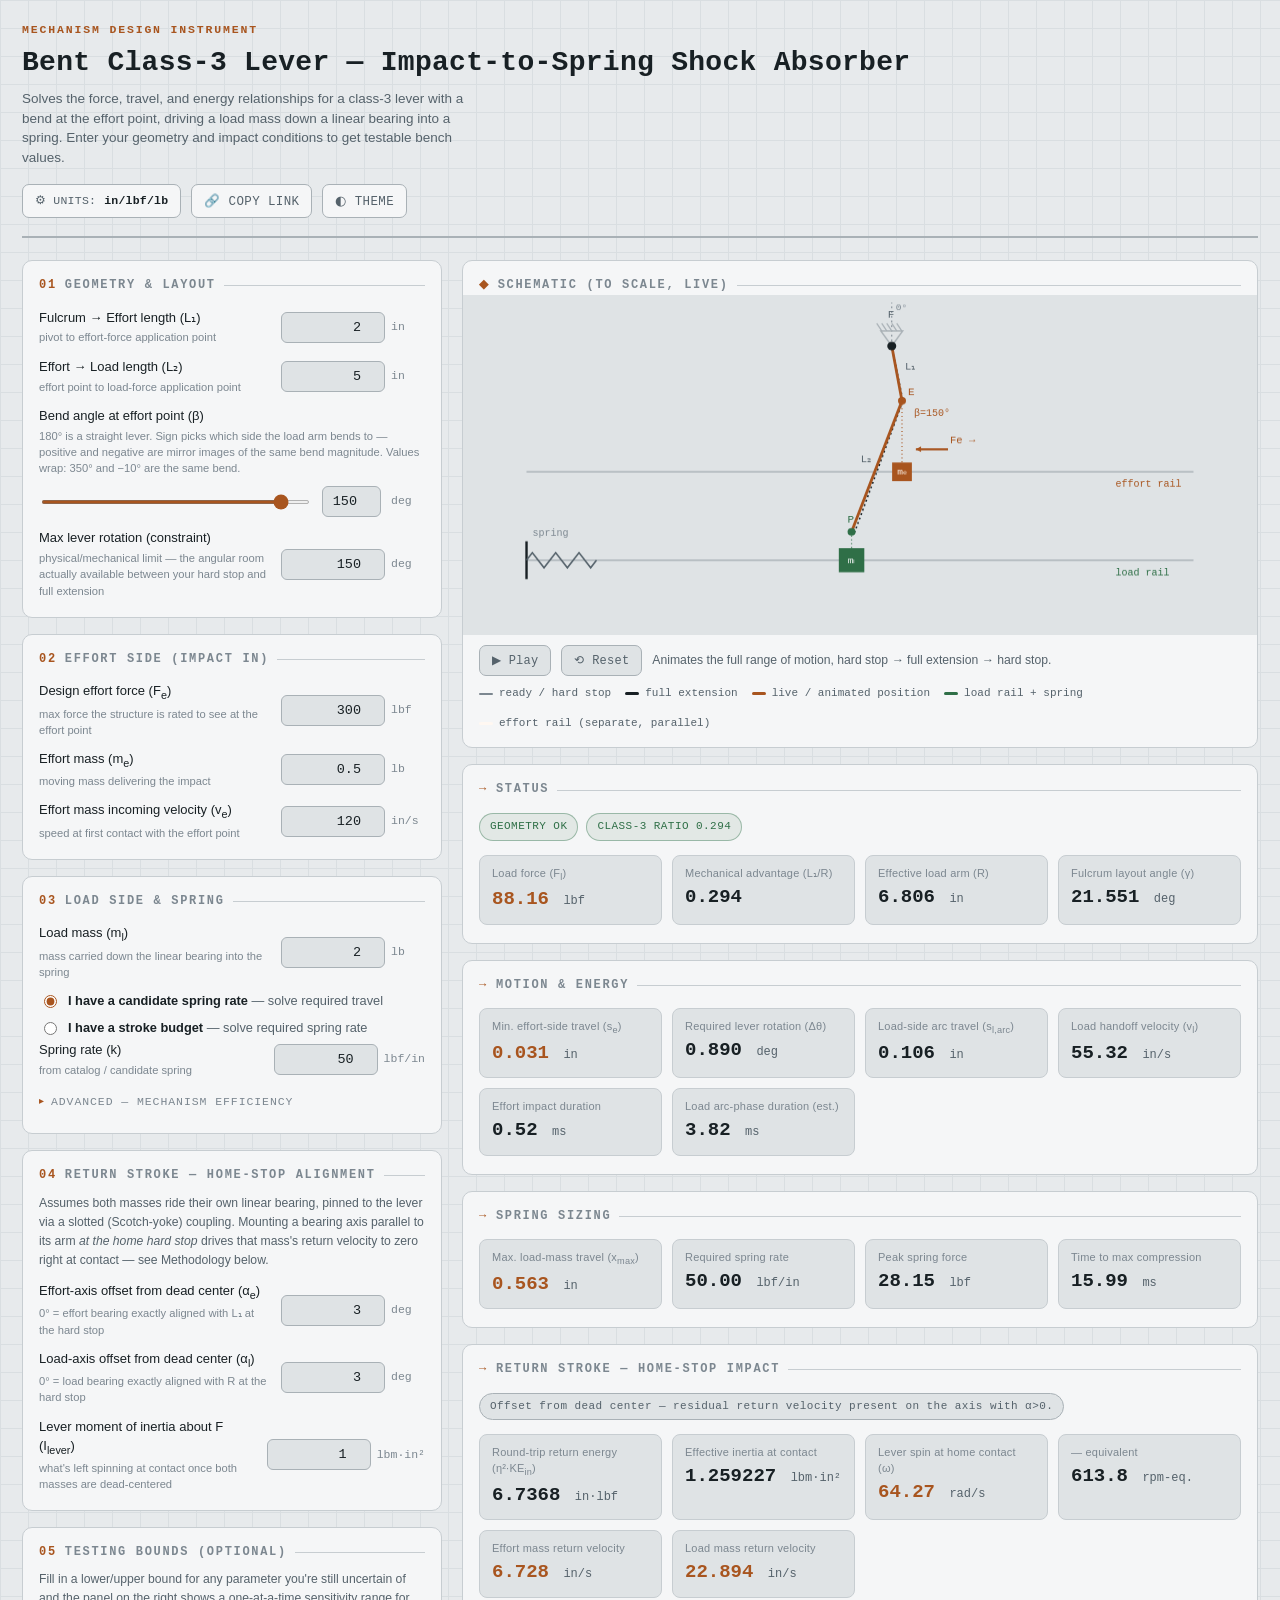
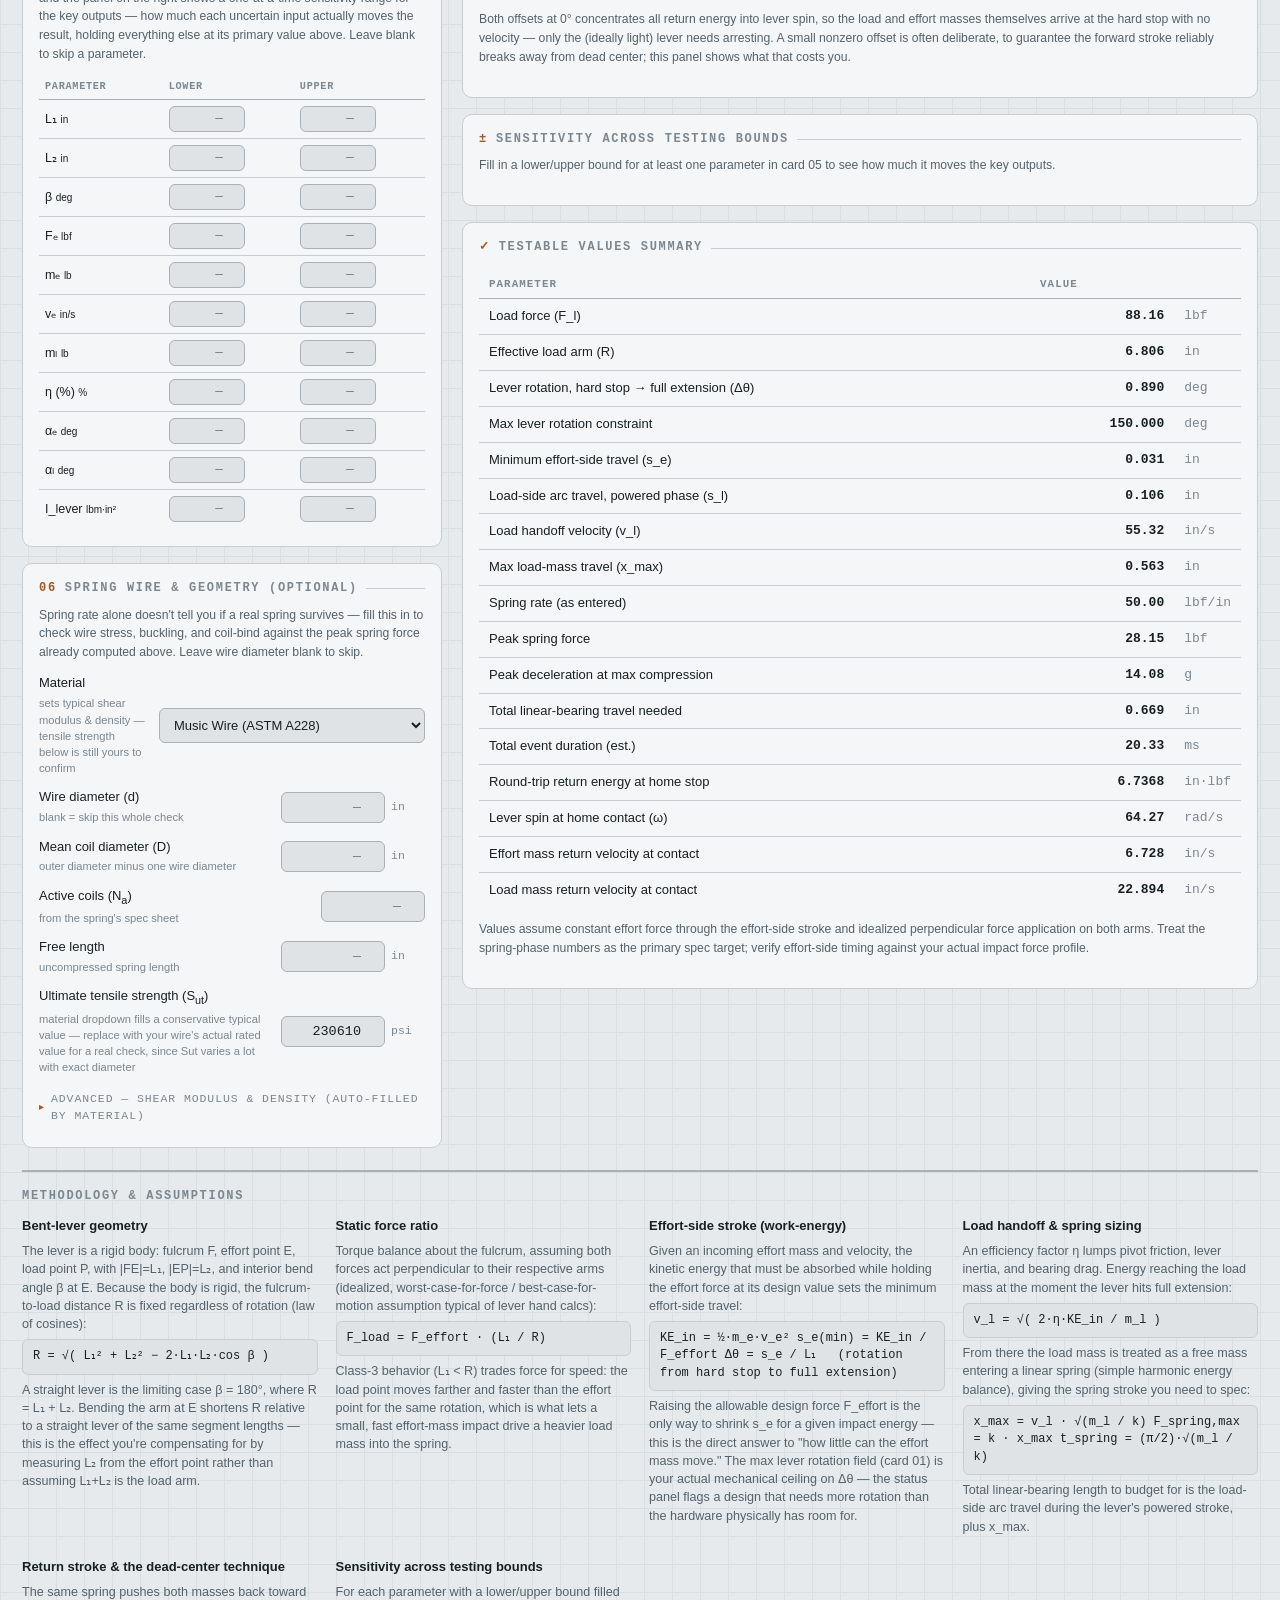
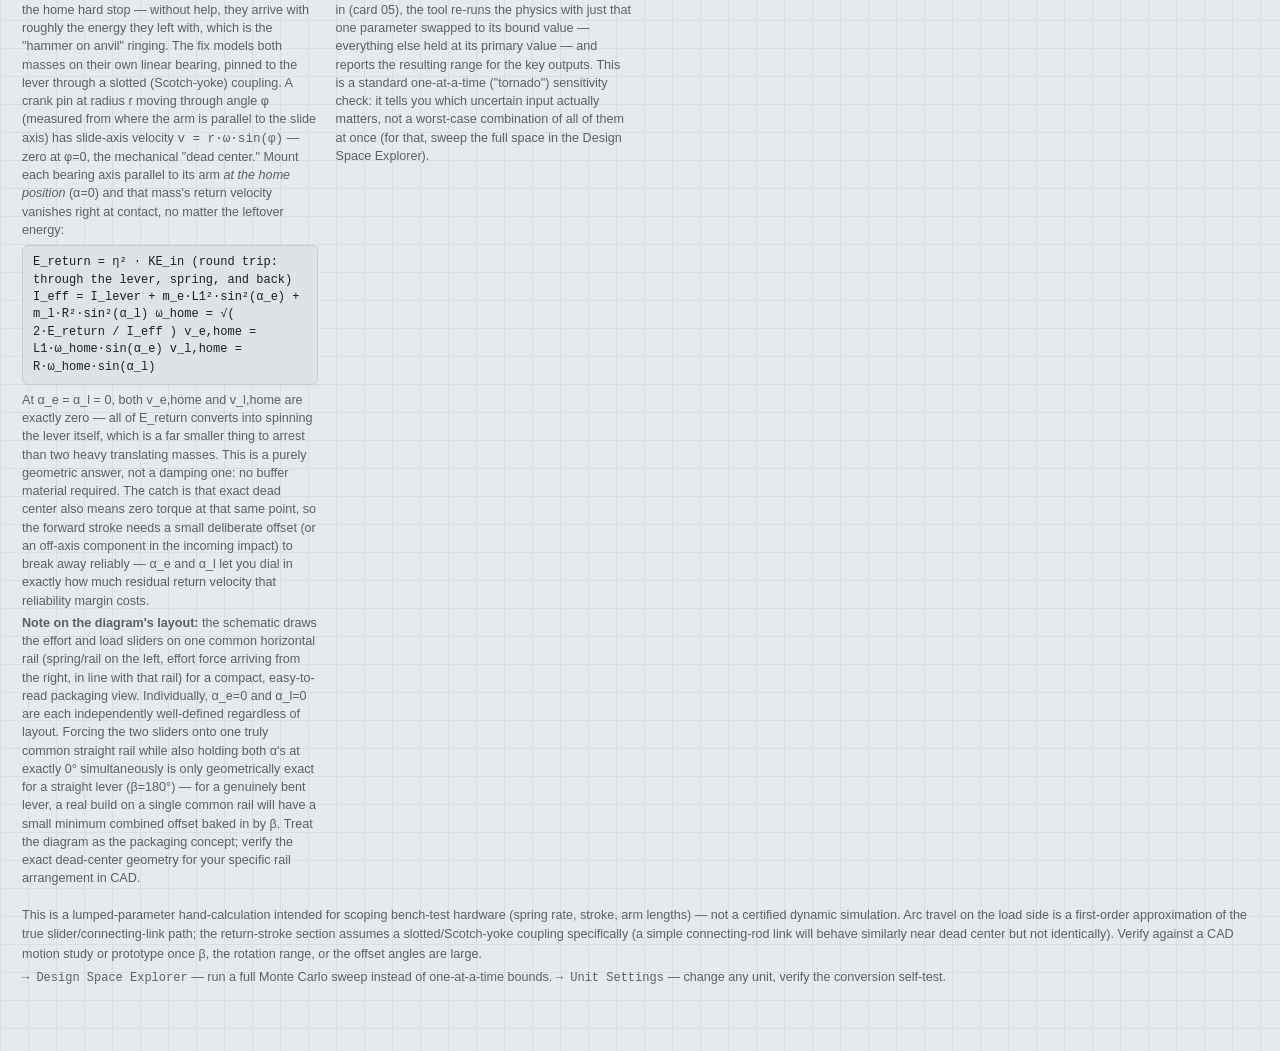
==== commit 9def7ee8: "Unlock bend angle sign, add angle normalization, animate the schematic Bend angle (beta) was artific" ====
--- a/class3-lever-calculator/index.html
+++ b/class3-lever-calculator/index.html
@@ -21,6 +21,9 @@
   .tornado-bar-track { position: relative; height: 20px; background: var(--surface-2); border-radius: 4px; overflow: hidden; }
   .tornado-bar-fill { position: absolute; top: 0; bottom: 0; background: var(--accent-soft); border-left: 2px solid var(--accent); border-right: 2px solid var(--accent); }
   .tornado-vals { display: flex; justify-content: space-between; font-family: var(--font-mono); font-size: 10.5px; color: var(--ink-faint); margin-top: 2px; }
+
+  .diagram-controls { display: flex; align-items: center; gap: 10px; flex-wrap: wrap; padding: 10px 16px 0; }
+  .diagram-controls .ghost-btn { padding: 7px 12px; }
 </style>
 </head>
 <body>
@@ -61,9 +64,9 @@
           </div>
         </div>
         <div class="field-row angle-row">
-          <label><span class="label-text">Bend angle at effort point (β)</span><span class="hint">interior angle between the two arm segments — 180° is a straight lever</span></label>
+          <label><span class="label-text">Bend angle at effort point (β)</span><span class="hint">180° is a straight lever. Sign picks which side the load arm bends to — positive and negative are mirror images of the same bend magnitude. Values wrap: 350° and −10° are the same bend.</span></label>
           <div class="slider-line">
-            <input type="range" id="betaRange" min="20" max="180" step="1" />
+            <input type="range" id="betaRange" min="-180" max="180" step="1" />
             <input type="number" id="beta" min="20" max="180" step="1" />
             <span class="unit-tag" data-u="angle"></span>
           </div>
@@ -238,11 +241,17 @@
       <div class="card diagram-card">
         <h2 style="margin:16px 16px 0;"><span class="n">◆</span> Schematic (to scale, live)</h2>
         <canvas id="lever" width="900" height="360"></canvas>
+        <div class="diagram-controls">
+          <button class="ghost-btn" id="playPauseBtn" type="button">▶ Play</button>
+          <button class="ghost-btn" id="resetBtn" type="button">⟲ Reset</button>
+          <span class="note" style="margin:0;">Animates the full range of motion, hard stop → full extension → hard stop.</span>
+        </div>
         <div class="diagram-legend">
           <span class="item"><span class="swatch" style="background:var(--ink-faint); border-top:2px dashed var(--ink-faint); height:0;"></span> ready / hard stop</span>
           <span class="item"><span class="swatch" style="background:var(--ink);"></span> full extension</span>
-          <span class="item"><span class="swatch" style="background:var(--accent);"></span> effort mass + force (from the right)</span>
-          <span class="item"><span class="swatch" style="background:var(--ok);"></span> load mass + linear rail + spring (on the left)</span>
+          <span class="item"><span class="swatch" style="background:var(--accent);"></span> live / animated position</span>
+          <span class="item"><span class="swatch" style="background:var(--ok);"></span> load rail + spring</span>
+          <span class="item"><span class="swatch" style="background:var(--accent-ink, var(--ink-soft));"></span> effort rail (separate, parallel)</span>
         </div>
       </div>
 
@@ -485,7 +494,7 @@
   "use strict";
 
   const SU = window.SharedUnits;
-  const { clamp } = window.LeverPhysics;
+  const { clamp, normalizeAngle180 } = window.LeverPhysics;
   const DEG_TO_RAD = Math.PI / 180;
 
   let unitPrefs = window.SharedUnitPrefs.load();
@@ -562,9 +571,13 @@
   document.getElementById("beta").addEventListener("input", e => {
     let deg = toSIAngleDeg(e.target.value);
     if (!isFinite(deg)) return;
-    deg = clamp(deg, 1, 180);
+    // 350 and -10 describe the same bend orientation — snap to the
+    // canonical (-180, 180] representative rather than clamping, so
+    // out-of-range entries wrap instead of getting stuck at the boundary.
+    deg = normalizeAngle180(deg);
     state.beta = deg;
     document.getElementById("betaRange").value = deg;
+    document.getElementById("beta").value = round(fromDegToPrefAngle(deg), 3);
     compute();
   });
   document.getElementById("betaRange").addEventListener("input", e => {
@@ -940,6 +953,43 @@
     return clamp(10 + Math.cbrt(Math.max(massSI, 1e-6)) * 16, 12, 46);
   }
 
+  // ---------- animation: hard stop -> full extension -> hard stop, looping ----------
+  let animProgress = 0; // 0 = ready/hard stop, 1 = full extension
+  let animPlaying = false;
+  let animRafId = null;
+  let animStartTime = null;
+  const ANIM_ONE_WAY_MS = 1600;
+
+  function animFrame(now) {
+    if (!animPlaying) return;
+    if (animStartTime === null) animStartTime = now - animProgress * ANIM_ONE_WAY_MS;
+    const elapsed = (now - animStartTime) % (ANIM_ONE_WAY_MS * 2);
+    const t = elapsed < ANIM_ONE_WAY_MS ? elapsed / ANIM_ONE_WAY_MS : (2 * ANIM_ONE_WAY_MS - elapsed) / ANIM_ONE_WAY_MS;
+    // smoothstep ease in/out — reads better than a linear sweep, especially near the two stops
+    animProgress = t * t * (3 - 2 * t);
+    if (lastCompute) drawDiagram(lastCompute);
+    animRafId = requestAnimationFrame(animFrame);
+  }
+
+  document.getElementById("playPauseBtn").addEventListener("click", () => {
+    animPlaying = !animPlaying;
+    document.getElementById("playPauseBtn").textContent = animPlaying ? "⏸ Pause" : "▶ Play";
+    if (animPlaying) {
+      animStartTime = null;
+      animRafId = requestAnimationFrame(animFrame);
+    } else if (animRafId) {
+      cancelAnimationFrame(animRafId);
+    }
+  });
+  document.getElementById("resetBtn").addEventListener("click", () => {
+    animPlaying = false;
+    animProgress = 0;
+    animStartTime = null;
+    document.getElementById("playPauseBtn").textContent = "▶ Play";
+    if (animRafId) cancelAnimationFrame(animRafId);
+    if (lastCompute) drawDiagram(lastCompute);
+  });
+
   function drawDiagram(r) {
     if (!r) return;
     const rect = canvas.getBoundingClientRect();
@@ -962,11 +1012,13 @@
     const line = cssVar("--line-strong");
 
     const span = Math.max(L1 + L2, r.R || 0, 0.05);
-    const scale = isFinite(span) && span > 0 ? (W * 0.30) / span : 1;
-
-    const railY = H * 0.66;
-    const F = { x: W * 0.54, y: H * 0.16 };
-    const theta0 = 80 * DEG_TO_RAD; // ready pose: F->E points down-and-slightly-right
+    const scale = isFinite(span) && span > 0 ? (W * 0.26) / span : 1;
+
+    const F = { x: W * 0.54, y: H * 0.15 };
+    // theta0 is the schematic's own drawing reference, independent of beta's
+    // 0° (which is a bend-orientation convention, not a rotation position) —
+    // ready pose: F->E points down-and-slightly-right.
+    const theta0 = 80 * DEG_TO_RAD;
 
     function armPts(theta) {
       const E = { x: F.x + L1 * scale * Math.cos(theta), y: F.y + L1 * scale * Math.sin(theta) };
@@ -976,28 +1028,53 @@
       return { E, P };
     }
 
-    const ready = armPts(theta0);
-    const full = armPts(theta0 - r.dTheta);
-
-    // the common rail (spring/load on the left, effort slider on the right)
+    const thetaReady = theta0;
+    const thetaFull = theta0 - r.dTheta;
+    const ready = armPts(thetaReady);
+    const full = armPts(thetaFull);
+    // live/animated pose: interpolates between ready (progress 0) and full
+    // extension (progress 1), driven by the play/pause/reset controls.
+    const thetaLive = thetaReady + (thetaFull - thetaReady) * animProgress;
+    const live = armPts(thetaLive);
+
+    // ---------- two SEPARATE, parallel rails — never a shared track ----------
     const railLeftX = W * 0.08;
-    const railRightX = Math.max(full.E.x, ready.E.x) + 40;
-    ctx.strokeStyle = line; ctx.lineWidth = 1.4;
-    ctx.beginPath(); ctx.moveTo(railLeftX, railY); ctx.lineTo(railRightX, railY); ctx.stroke();
-
-    // wall + spring at the far LEFT
+    const railRightX = W * 0.92;
+    const railYLoad = H * 0.78;
+    const railYEffort = H * 0.52;
+
+    function drawRail(y, label, labelColor) {
+      ctx.strokeStyle = line; ctx.lineWidth = 1.4;
+      ctx.beginPath(); ctx.moveTo(railLeftX, y); ctx.lineTo(railRightX, y); ctx.stroke();
+      ctx.fillStyle = labelColor; ctx.font = "10px " + cssVar("--font-mono");
+      ctx.fillText(label, railRightX - 78, y + 16);
+    }
+    drawRail(railYEffort, "effort rail", accent);
+    drawRail(railYLoad, "load rail", ok);
+
+    // wall + spring at the far LEFT of the LOAD rail only
     const wallX = railLeftX;
     ctx.strokeStyle = ink; ctx.lineWidth = 2.4;
-    ctx.beginPath(); ctx.moveTo(wallX, railY - 20); ctx.lineTo(wallX, railY + 20); ctx.stroke();
-    const springEndX = wallX + Math.max(50, (Math.min(full.P.x, ready.P.x) - wallX) * 0.5);
+    ctx.beginPath(); ctx.moveTo(wallX, railYLoad - 20); ctx.lineTo(wallX, railYLoad + 20); ctx.stroke();
+    const springEndX = wallX + 70;
     ctx.strokeStyle = inkSoft; ctx.lineWidth = 1.6;
-    ctx.beginPath(); ctx.moveTo(wallX, railY);
+    ctx.beginPath(); ctx.moveTo(wallX, railYLoad);
     const coils = 6, seg = (springEndX - wallX) / coils;
-    for (let i = 0; i < coils; i++) ctx.lineTo(wallX + seg * (i + 0.5), railY + (i % 2 === 0 ? -8 : 8));
-    ctx.lineTo(springEndX, railY);
+    for (let i = 0; i < coils; i++) ctx.lineTo(wallX + seg * (i + 0.5), railYLoad + (i % 2 === 0 ? -8 : 8));
+    ctx.lineTo(springEndX, railYLoad);
     ctx.stroke();
     ctx.fillStyle = inkFaint; ctx.font = "10px " + cssVar("--font-mono");
-    ctx.fillText("spring", wallX + 6, railY - 26);
+    ctx.fillText("spring", wallX + 6, railYLoad - 26);
+
+    // 0° reference mark at F, pointing straight up — the requested visual
+    // anchor for beta's sign convention. This marks an absolute "up"
+    // direction on the canvas; it is not the same angle as theta0 (which is
+    // just this schematic's own drawing convention for the ready pose).
+    ctx.strokeStyle = inkFaint; ctx.setLineDash([2, 3]); ctx.lineWidth = 1;
+    ctx.beginPath(); ctx.moveTo(F.x, F.y); ctx.lineTo(F.x, 8); ctx.stroke();
+    ctx.setLineDash([]);
+    ctx.fillStyle = inkFaint; ctx.font = "9.5px " + cssVar("--font-mono");
+    ctx.fillText("0°", F.x + 4, 16);
 
     // ground/pivot hatch symbol at F
     ctx.strokeStyle = line; ctx.fillStyle = inkFaint; ctx.lineWidth = 1.4;
@@ -1017,12 +1094,13 @@
       ctx.setLineDash([]);
     }
     drawArm(ready, { color: inkFaint, width: 1.6, dash: [5, 4] });
-    drawArm(full, { color: ink, width: 2.6 });
-
-    // rotation sweep arc at F
+    drawArm(full, { color: ink, width: 1.6, dash: [2, 3] });
+    drawArm(live, { color: accent, width: 2.8 }); // the moving/animated pose
+
+    // rotation sweep arc at F (full available range, static reference)
     ctx.strokeStyle = inkFaint; ctx.lineWidth = 1; ctx.setLineDash([2, 3]);
     ctx.beginPath();
-    ctx.arc(F.x, F.y, L1 * scale * 0.5, theta0, theta0 - r.dTheta, true);
+    ctx.arc(F.x, F.y, L1 * scale * 0.5, thetaReady, thetaFull, true);
     ctx.stroke();
     ctx.setLineDash([]);
 
@@ -1032,59 +1110,58 @@
     ctx.fillStyle = inkSoft; ctx.font = "11px " + cssVar("--font-mono");
     ctx.fillText("F", F.x - 4, F.y - 30);
 
-    // pin markers at E and P (full-extension pose, most representative)
+    // pin markers at E and P, on the LIVE (animated) pose
     ctx.fillStyle = accent;
-    ctx.beginPath(); ctx.arc(full.E.x, full.E.y, 4, 0, Math.PI * 2); ctx.fill();
-    ctx.fillText("E", full.E.x + 6, full.E.y - 6);
+    ctx.beginPath(); ctx.arc(live.E.x, live.E.y, 4, 0, Math.PI * 2); ctx.fill();
+    ctx.fillText("E", live.E.x + 6, live.E.y - 6);
     ctx.fillStyle = ok;
-    ctx.beginPath(); ctx.arc(full.P.x, full.P.y, 4, 0, Math.PI * 2); ctx.fill();
-    ctx.fillText("P", full.P.x - 4, full.P.y - 10);
-
-    // slotted (Scotch-yoke) drop-links from each pin straight down/up to the common rail
-    function dropLink(pin, color) {
+    ctx.beginPath(); ctx.arc(live.P.x, live.P.y, 4, 0, Math.PI * 2); ctx.fill();
+    ctx.fillText("P", live.P.x - 4, live.P.y - 10);
+
+    // slotted (Scotch-yoke) drop-links from each pin to its OWN rail — the
+    // two masses never share a track, so they can never be drawn as if
+    // blocking each other.
+    function dropLink(pin, railY, color) {
       ctx.strokeStyle = color; ctx.setLineDash([1, 3]); ctx.lineWidth = 1.2;
       ctx.beginPath(); ctx.moveTo(pin.x, pin.y); ctx.lineTo(pin.x, railY); ctx.stroke();
       ctx.setLineDash([]);
     }
-    dropLink(full.E, accent);
-    dropLink(full.P, ok);
-
-    // effort mass block (right side, on the rail) — sized to the actual mass
+    dropLink(live.E, railYEffort, accent);
+    dropLink(live.P, railYLoad, ok);
+
+    // effort mass block, on its own rail — sized to the actual mass, follows the live pose
     const meSide = massBoxSide(state.me);
     ctx.fillStyle = accent;
-    ctx.fillRect(full.E.x - meSide / 2, railY - meSide / 2, meSide, meSide);
+    ctx.fillRect(live.E.x - meSide / 2, railYEffort - meSide / 2, meSide, meSide);
     ctx.fillStyle = cssVar("--accent-ink");
     ctx.font = "9.5px " + cssVar("--font-mono"); ctx.textAlign = "center";
-    ctx.fillText("mₑ", full.E.x, railY + 3);
+    ctx.fillText("mₑ", live.E.x, railYEffort + 3);
     ctx.textAlign = "left";
 
-    // load mass block (left side, on the rail)
+    // load mass block, on its own separate rail — follows the live pose
     const mlSide = massBoxSide(state.ml);
     ctx.fillStyle = ok;
-    ctx.fillRect(full.P.x - mlSide / 2, railY - mlSide / 2, mlSide, mlSide);
+    ctx.fillRect(live.P.x - mlSide / 2, railYLoad - mlSide / 2, mlSide, mlSide);
     ctx.fillStyle = cssVar("--surface");
     ctx.font = "9.5px " + cssVar("--font-mono"); ctx.textAlign = "center";
-    ctx.fillText("mₗ", full.P.x, railY + 3);
+    ctx.fillText("mₗ", live.P.x, railYLoad + 3);
     ctx.textAlign = "left";
 
-    // effort force arrow — horizontal, in line with the rail, pointing left (into the mechanism, from the right)
-    const arrowY = railY - meSide / 2 - 14;
-    const arrowStartX = full.E.x + 46;
-    drawArrow(arrowStartX, arrowY, full.E.x + meSide / 2 + 4, arrowY, accent, 2.2);
+    // effort force arrow — horizontal, in line with the effort rail, pointing left (into the mechanism, from the right)
+    const arrowY = railYEffort - meSide / 2 - 14;
+    const arrowStartX = live.E.x + 46;
+    drawArrow(arrowStartX, arrowY, live.E.x + meSide / 2 + 4, arrowY, accent, 2.2);
     ctx.fillStyle = accent; ctx.font = "10.5px " + cssVar("--font-mono");
     ctx.fillText("Fe →", arrowStartX + 2, arrowY - 6);
 
-    // arm length + beta labels
+    // arm length + beta labels (on the live pose)
     ctx.fillStyle = inkSoft; ctx.font = "10.5px " + cssVar("--font-mono");
-    const midFE = { x: (F.x + full.E.x) / 2, y: (F.y + full.E.y) / 2 };
+    const midFE = { x: (F.x + live.E.x) / 2, y: (F.y + live.E.y) / 2 };
     ctx.fillText("L₁", midFE.x + 8, midFE.y - 4);
-    const midEP = { x: (full.E.x + full.P.x) / 2, y: (full.E.y + full.P.y) / 2 };
+    const midEP = { x: (live.E.x + live.P.x) / 2, y: (live.E.y + live.P.y) / 2 };
     ctx.fillText("L₂", midEP.x - 16, midEP.y - 4);
     ctx.fillStyle = accent; ctx.font = "10px " + cssVar("--font-mono");
-    ctx.fillText("β", full.E.x + 12, full.E.y + 14);
-
-    ctx.fillStyle = inkFaint; ctx.font = "10px " + cssVar("--font-mono");
-    ctx.fillText("linear rail", (railLeftX + railRightX) / 2 - 24, railY + 24);
+    ctx.fillText("β=" + fmt(r.betaDeg, 0) + "°", live.E.x + 12, live.E.y + 16);
   }
 
   function drawArrow(x1, y1, x2, y2, color, width) {
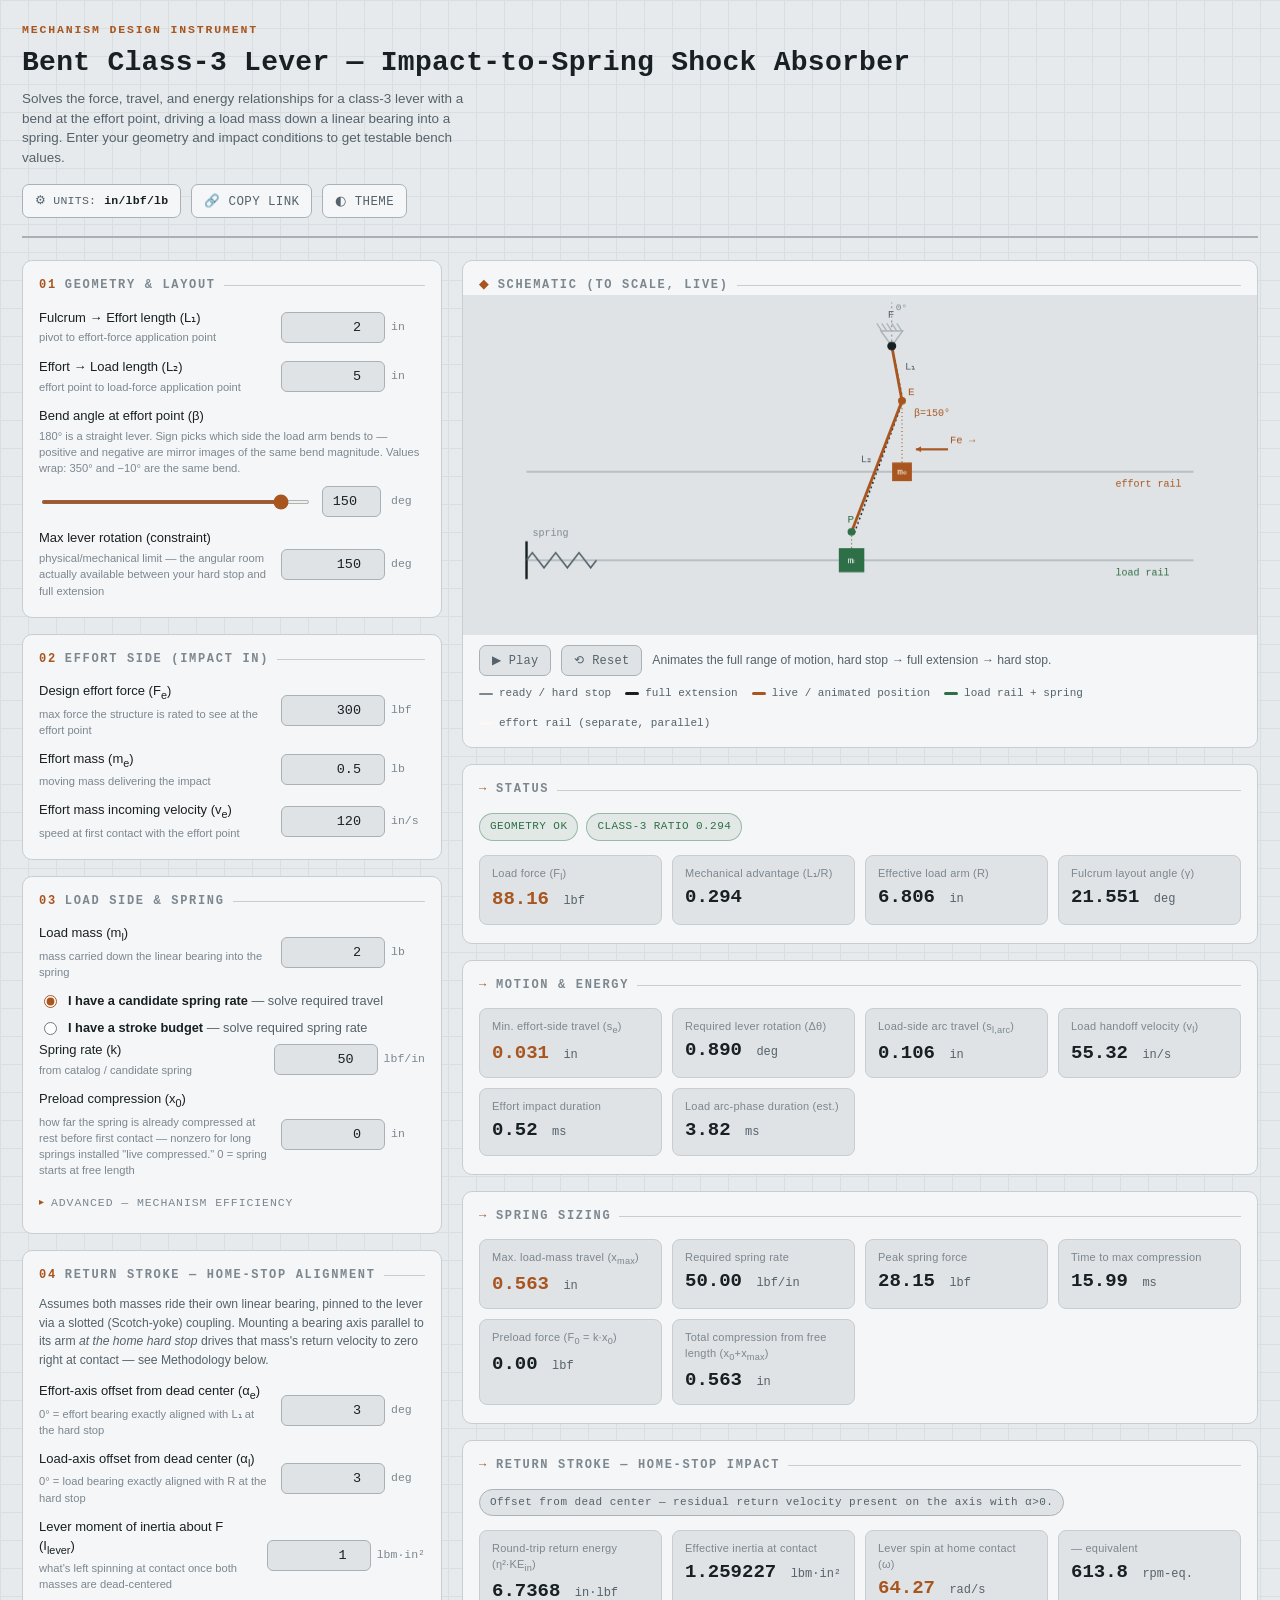
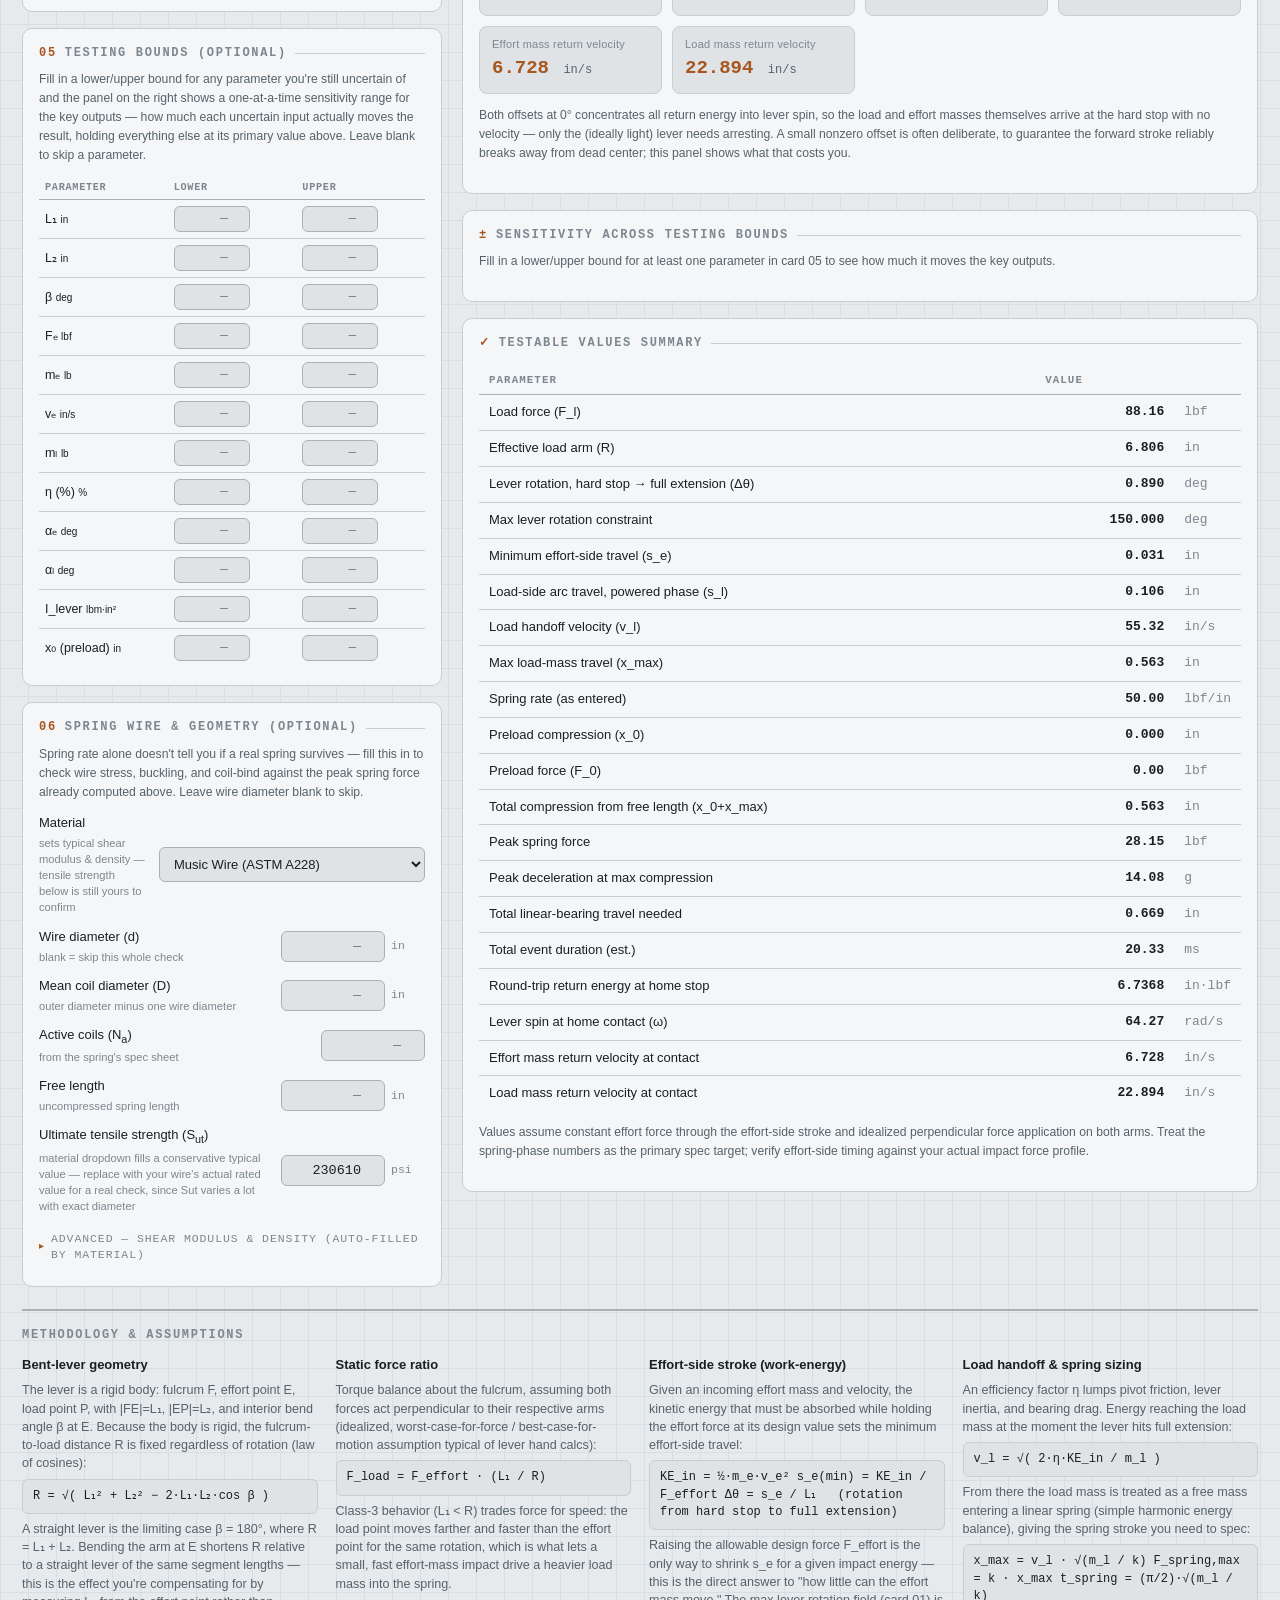
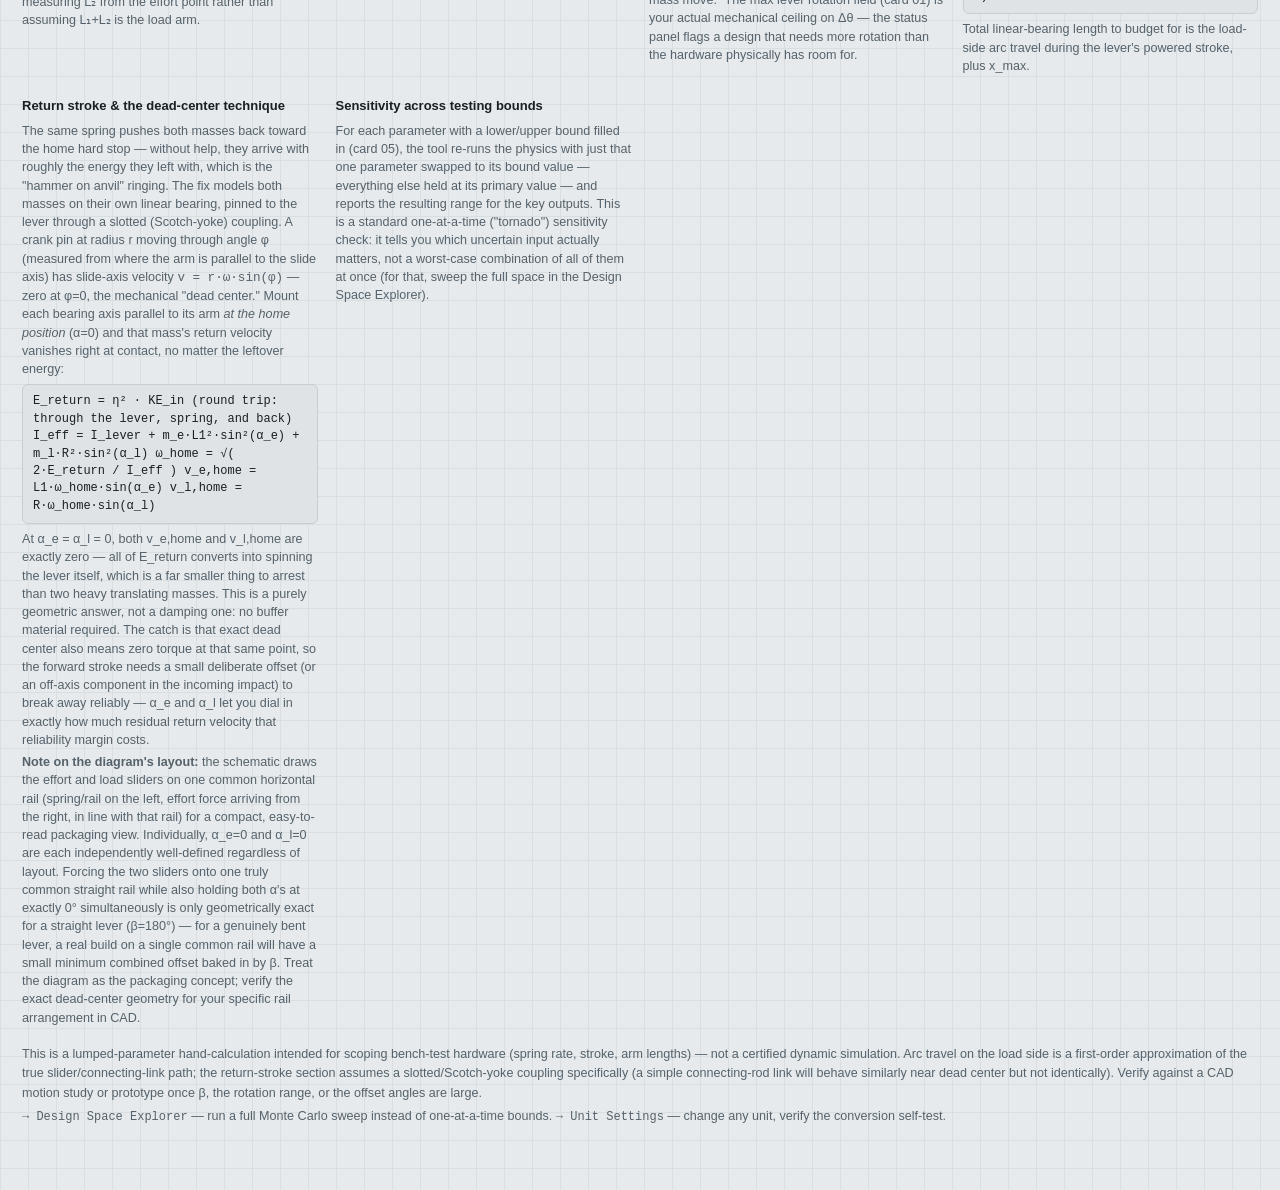
==== commit 852bd2f3: "Add spring preload (pre-compression) support Long springs installed pre-compressed by x0 change the " ====
--- a/class3-lever-calculator/index.html
+++ b/class3-lever-calculator/index.html
@@ -134,6 +134,13 @@
             <span class="unit-tag" data-u="length"></span>
           </div>
         </div>
+        <div class="field-row">
+          <label><span class="label-text">Preload compression (x<sub>0</sub>)</span><span class="hint">how far the spring is already compressed at rest before first contact — nonzero for long springs installed "live compressed." 0 = spring starts at free length</span></label>
+          <div class="input-unit">
+            <input type="number" id="xPreload" step="0.01" />
+            <span class="unit-tag" data-u="length"></span>
+          </div>
+        </div>
 
         <details class="advanced">
           <summary>Advanced — mechanism efficiency</summary>
@@ -327,6 +334,14 @@
           <div class="stat">
             <div class="label">Time to max compression</div>
             <div class="value" id="out_tspring">—</div>
+          </div>
+          <div class="stat">
+            <div class="label">Preload force (F<sub>0</sub> = k·x<sub>0</sub>)</div>
+            <div class="value" id="out_F0">—</div>
+          </div>
+          <div class="stat">
+            <div class="label">Total compression from free length (x<sub>0</sub>+x<sub>max</sub>)</div>
+            <div class="value" id="out_xTotal">—</div>
           </div>
         </div>
       </div>
@@ -502,7 +517,7 @@
   // ---------- parameter metadata (id -> unit kind; 'deg' handled via angle pref, 'pct' is dimensionless) ----------
   const KIND_OF = {
     L1: "length", L2: "length", Fe: "force", me: "mass", ve: "velocity",
-    ml: "mass", k: "rate", xBudget: "length", ILever: "inertia"
+    ml: "mass", k: "rate", xBudget: "length", xPreload: "length", ILever: "inertia"
   };
   function uOf(kind) { return unitPrefs[kind]; }
   function toSI(kind, v) { return SU.toSI(kind, parseFloat(v) || 0, uOf(kind)); }
@@ -514,12 +529,12 @@
   const state = {
     L1: 0.0508, L2: 0.127, beta: 150, maxDTheta: 150,
     Fe: 1334.4664845781501, me: 0.226796185, ve: 3.048,
-    ml: 0.90718474, k: 8756.339, xBudget: 0.0254,
+    ml: 0.90718474, k: 8756.339, xBudget: 0.0254, xPreload: 0,
     eta: 0.85, springMode: "givenK",
     alphaEffort: 3, alphaLoad: 3, ILever: 0.00029263965342920003
   };
 
-  const lengthMassForceIds = ["L1", "L2", "Fe", "me", "ve", "ml", "k", "xBudget", "ILever"];
+  const lengthMassForceIds = ["L1", "L2", "Fe", "me", "ve", "ml", "k", "xBudget", "xPreload", "ILever"];
 
   function refreshUnitTags() {
     document.querySelectorAll(".unit-tag[data-u]").forEach(el => {
@@ -672,7 +687,7 @@
       wireDiameter: springState.wireDiameter, coilDiameter: springState.coilDiameter,
       activeCoils: springState.activeCoils, freeLength: springState.freeLength,
       shearModulus: springState.shearModulus, density: springState.wireDensity, Sut: springState.sut,
-      FspringMax: r.FspringMax, kEntered: r.kUsed, xMax: r.xMax
+      FspringMax: r.FspringMax, kEntered: r.kUsed, xMax: r.xMax, xPreload: r.xPreload
     });
   }
 
@@ -711,7 +726,8 @@
     { id: "eta", label: "η (%)", kind: "pct" },
     { id: "alphaEffort", label: "αₑ", kind: "angle" },
     { id: "alphaLoad", label: "αₗ", kind: "angle" },
-    { id: "ILever", label: "I_lever", kind: "inertia" }
+    { id: "ILever", label: "I_lever", kind: "inertia" },
+    { id: "xPreload", label: "x₀ (preload)", kind: "length" }
   ];
   const bounds = {}; // id -> { lo: displayVal|null, hi: displayVal|null }
   BOUNDS_PARAMS.forEach(p => { bounds[p.id] = { lo: null, hi: null }; });
@@ -865,6 +881,8 @@
     setStat("out_kreq", fromSI("rate", r.kUsed), SU.label("rate", uOf("rate")), 2);
     setStat("out_Fspring", fromSI("force", r.FspringMax), SU.label("force", uOf("force")), 2);
     setStat("out_tspring", r.tSpring * 1000, "ms", 2);
+    setStat("out_F0", fromSI("force", r.F0), SU.label("force", uOf("force")), 2);
+    setStat("out_xTotal", fromSI("length", r.xPreload + r.xMax), SU.label("length", uOf("length")), 3);
 
     const returnStatusRow = document.getElementById("returnStatusRow");
     returnStatusRow.innerHTML = "";
@@ -895,6 +913,9 @@
       ["Load handoff velocity (v_l)", fromSI("velocity", r.vL), SU.label("velocity", uOf("velocity")), 2],
       [state.springMode === "givenK" ? "Max load-mass travel (x_max)" : "Load-mass travel (from budget)", fromSI("length", r.xMax), SU.label("length", uOf("length")), 3],
       [state.springMode === "givenK" ? "Spring rate (as entered)" : "Required spring rate", fromSI("rate", r.kUsed), SU.label("rate", uOf("rate")), 2],
+      ["Preload compression (x_0)", fromSI("length", r.xPreload), SU.label("length", uOf("length")), 3],
+      ["Preload force (F_0)", fromSI("force", r.F0), SU.label("force", uOf("force")), 2],
+      ["Total compression from free length (x_0+x_max)", fromSI("length", r.xPreload + r.xMax), SU.label("length", uOf("length")), 3],
       ["Peak spring force", fromSI("force", r.FspringMax), SU.label("force", uOf("force")), 2],
       ["Peak deceleration at max compression", r.aMaxG, "g", 2],
       ["Total linear-bearing travel needed", fromSI("length", r.totalTravel), SU.label("length", uOf("length")), 3],
